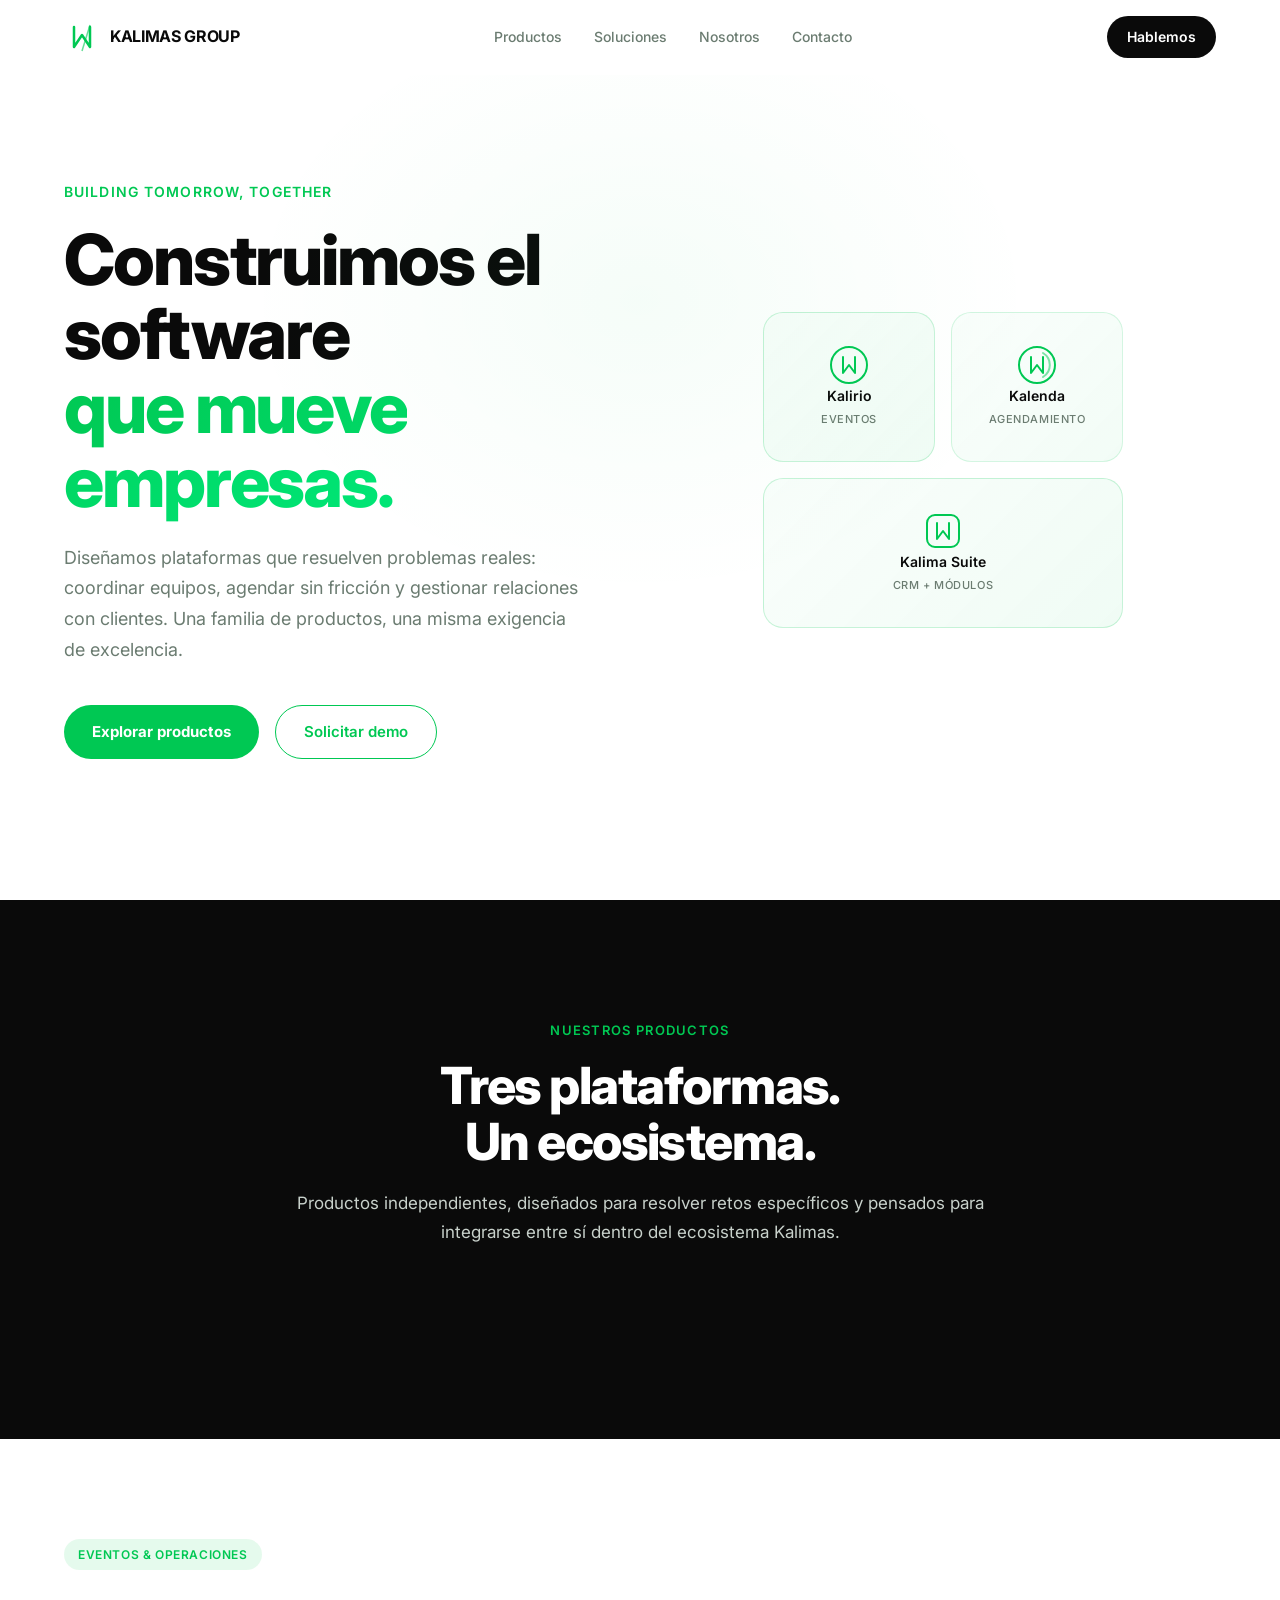
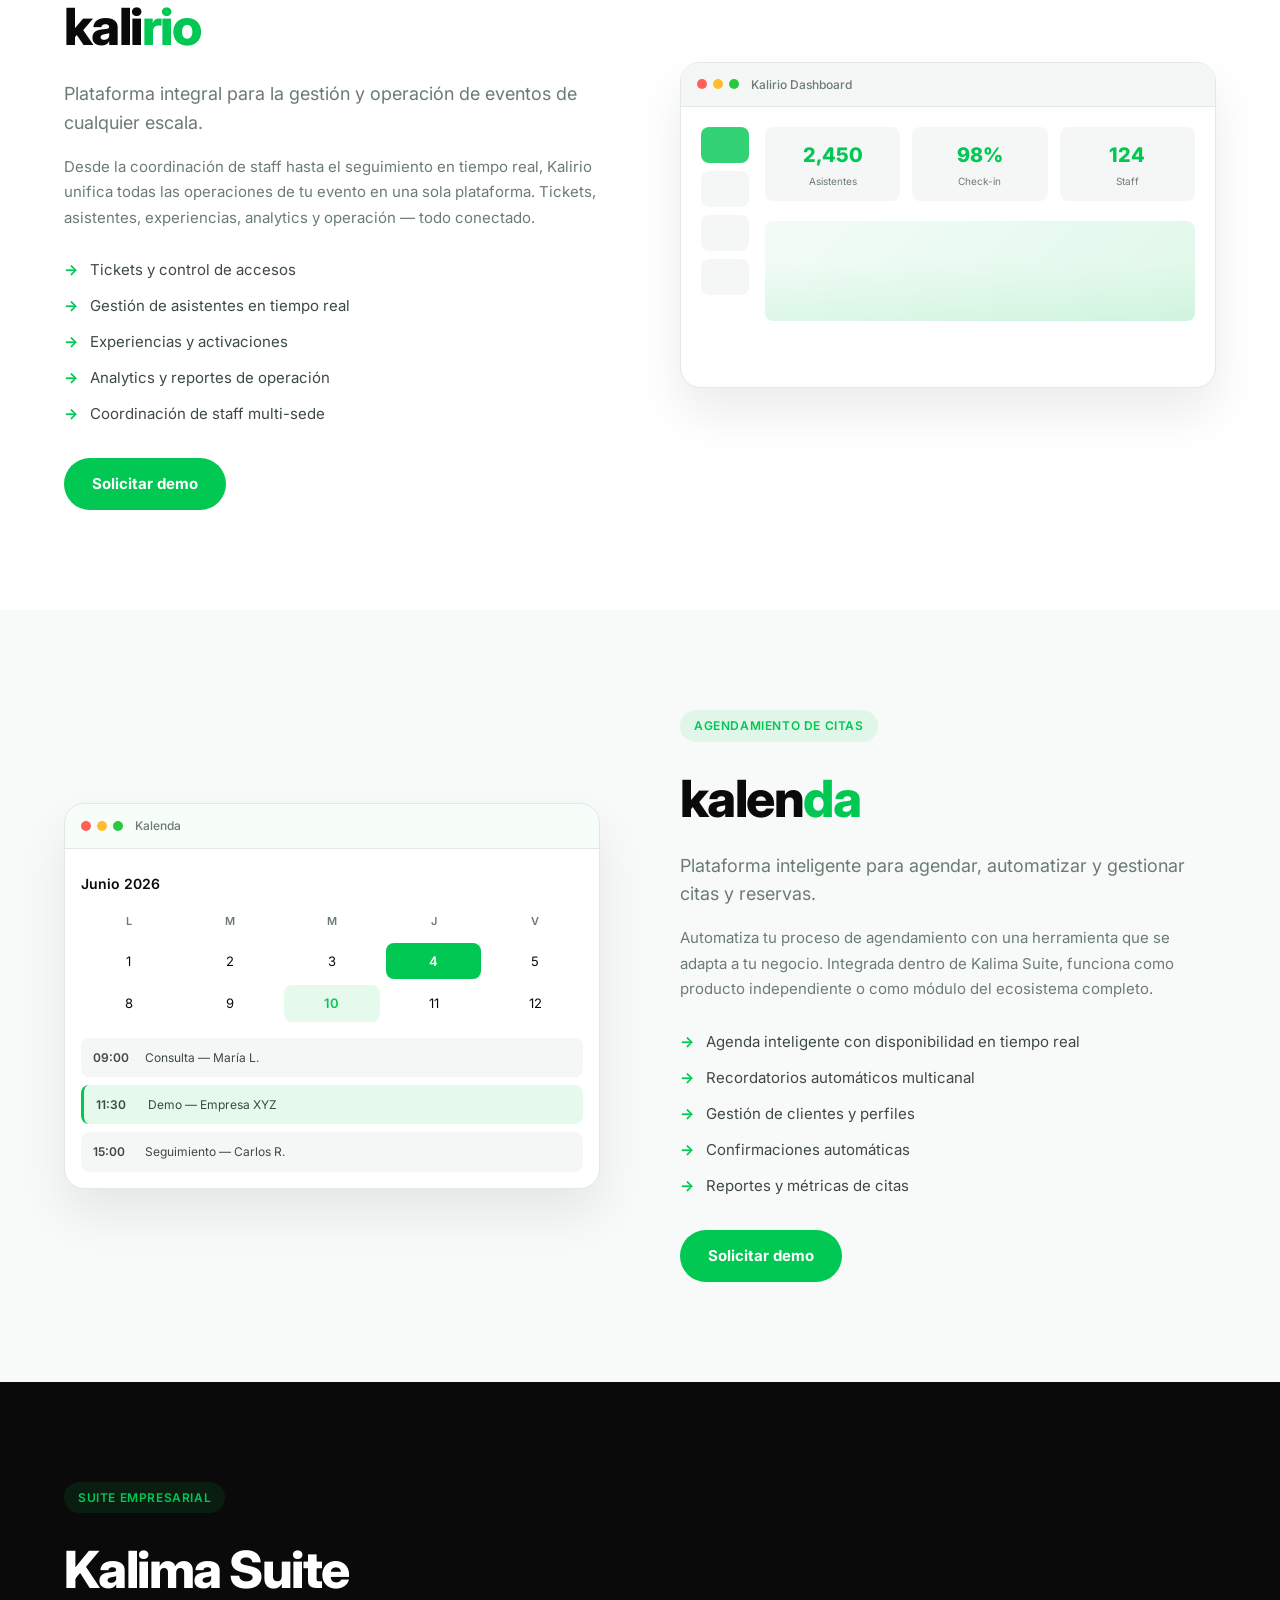
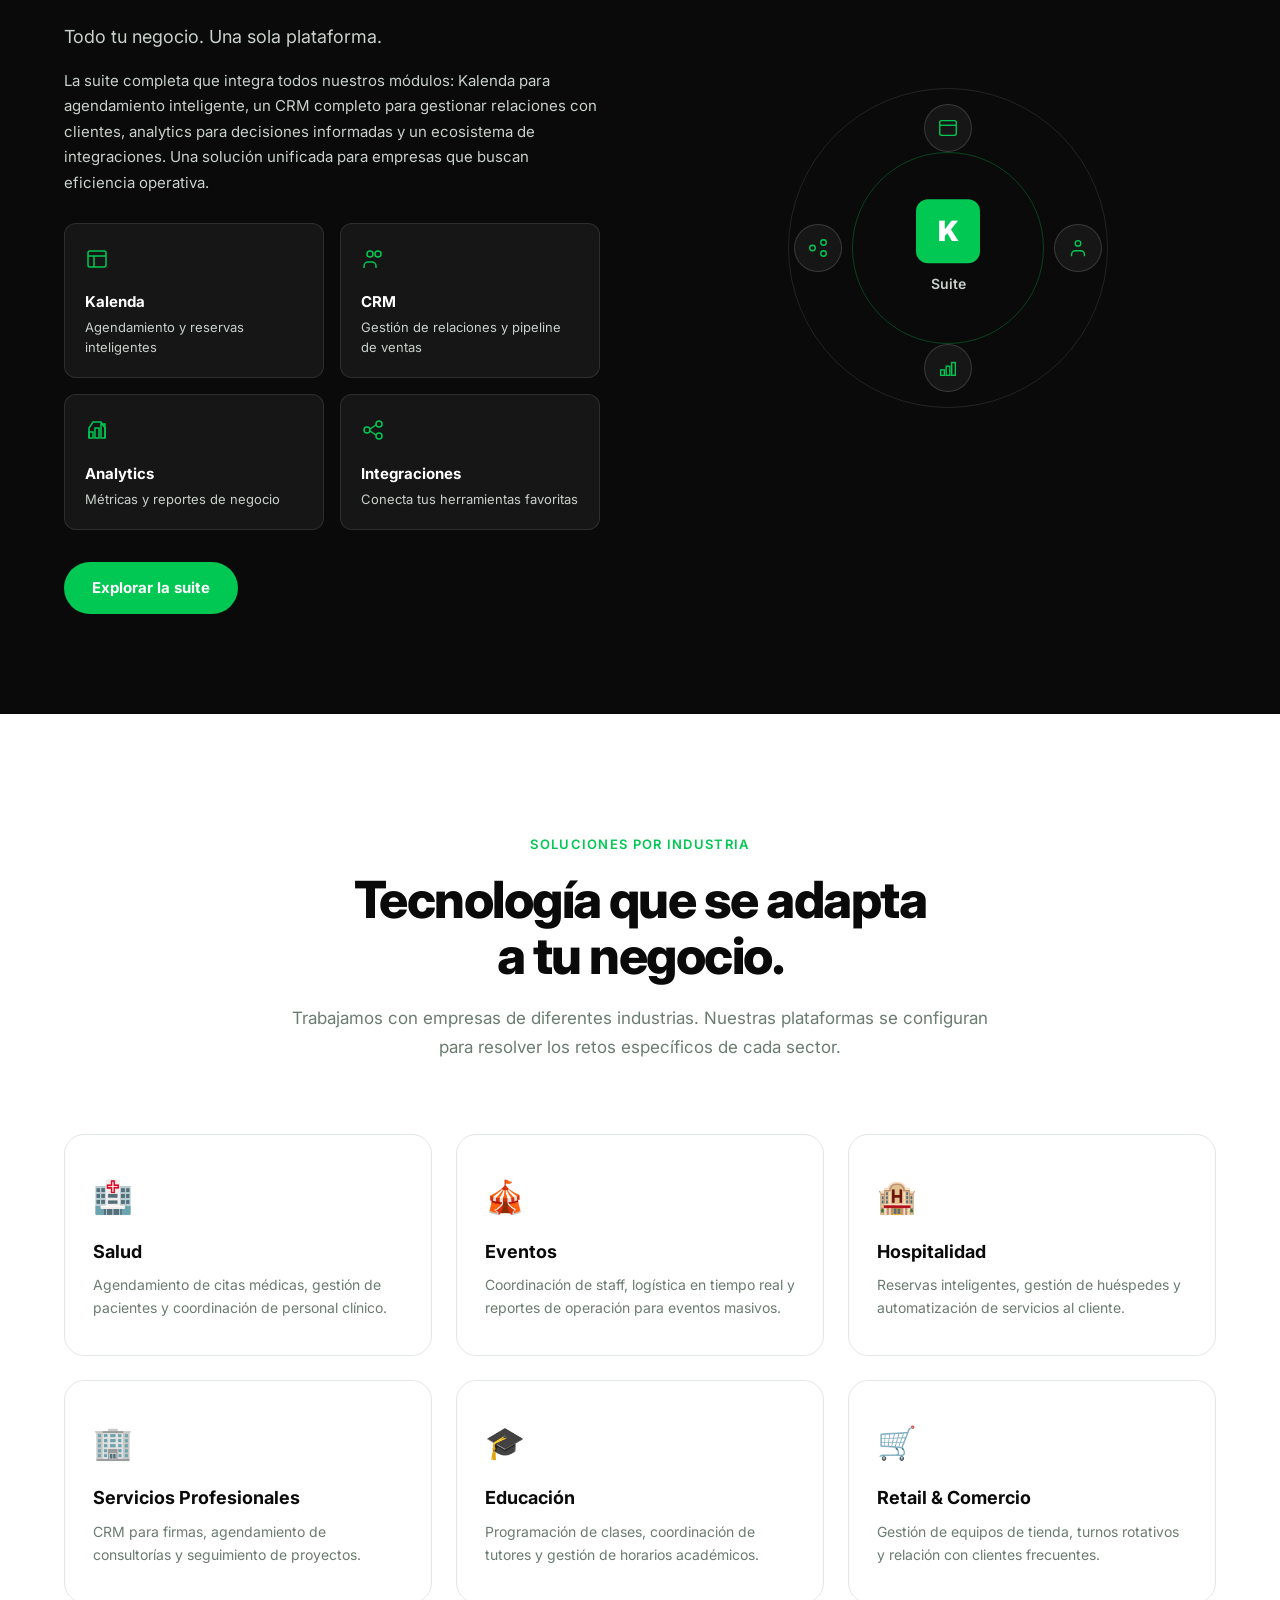
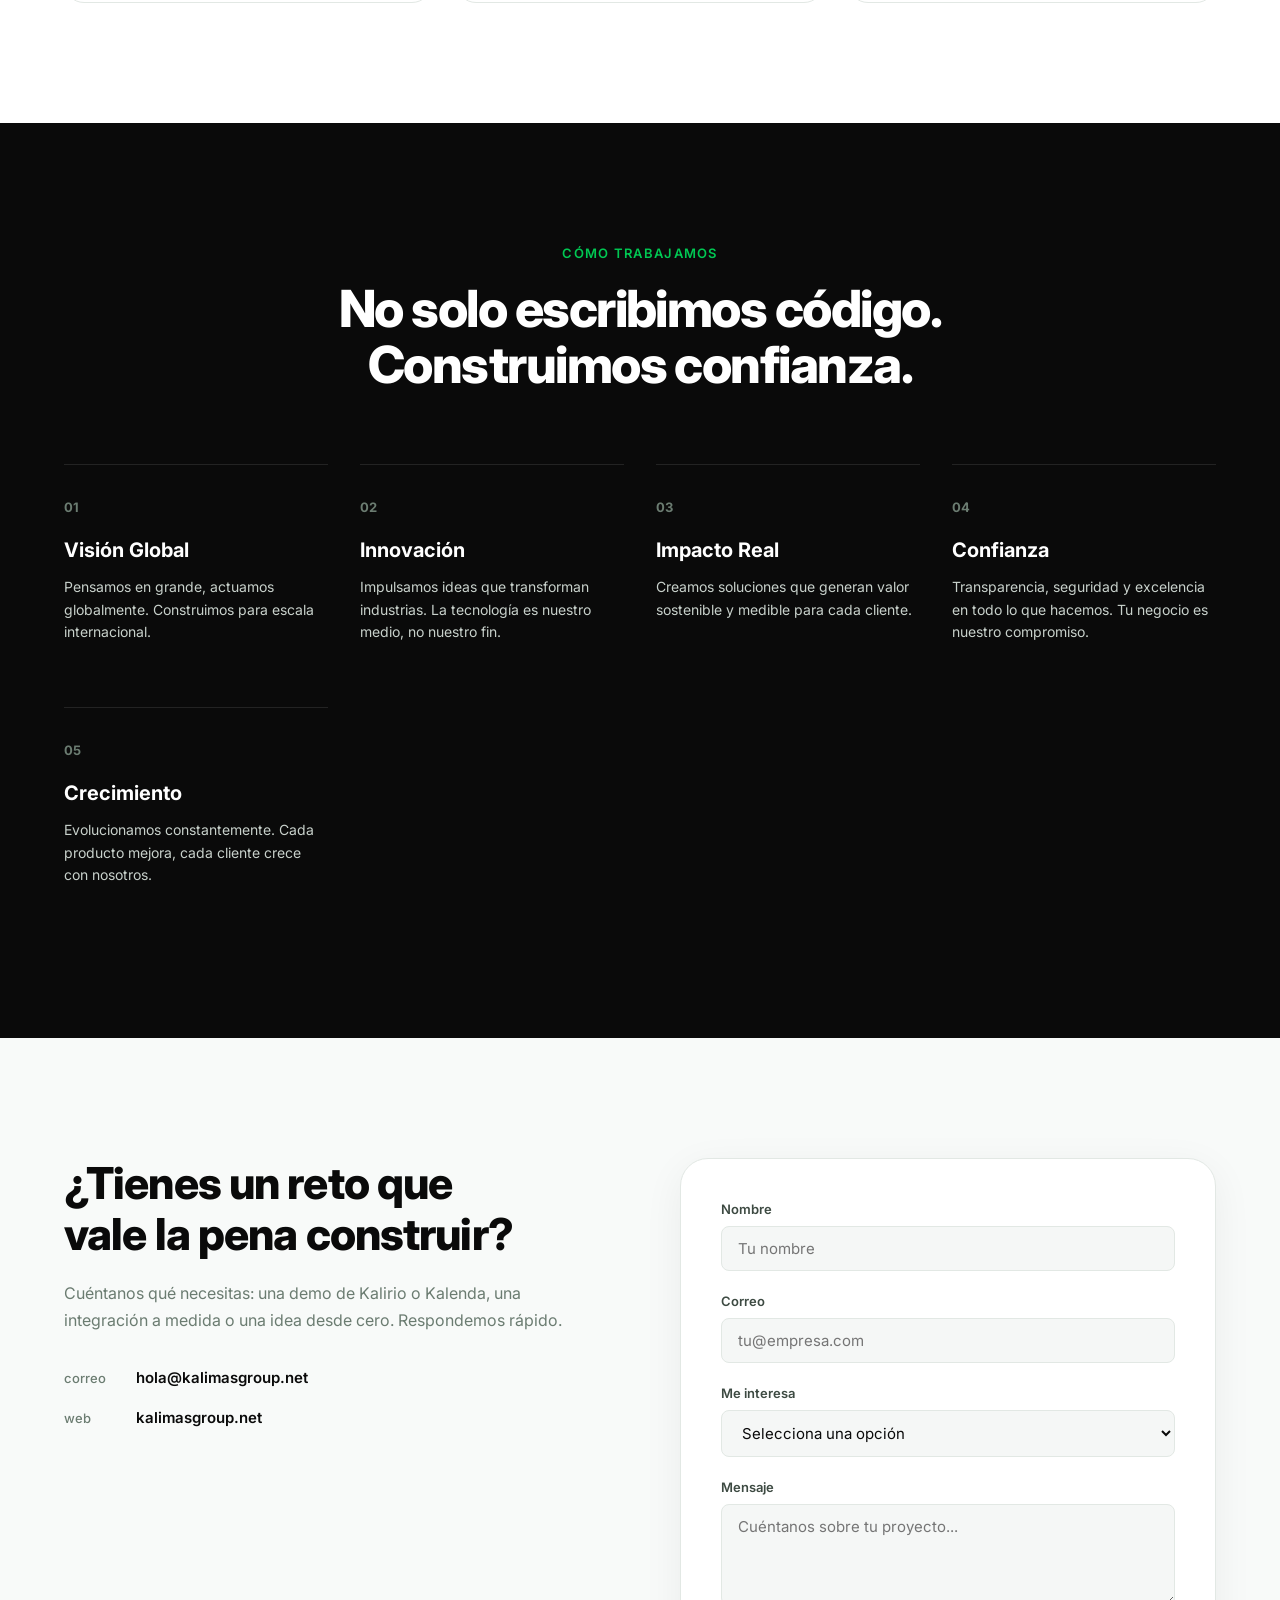
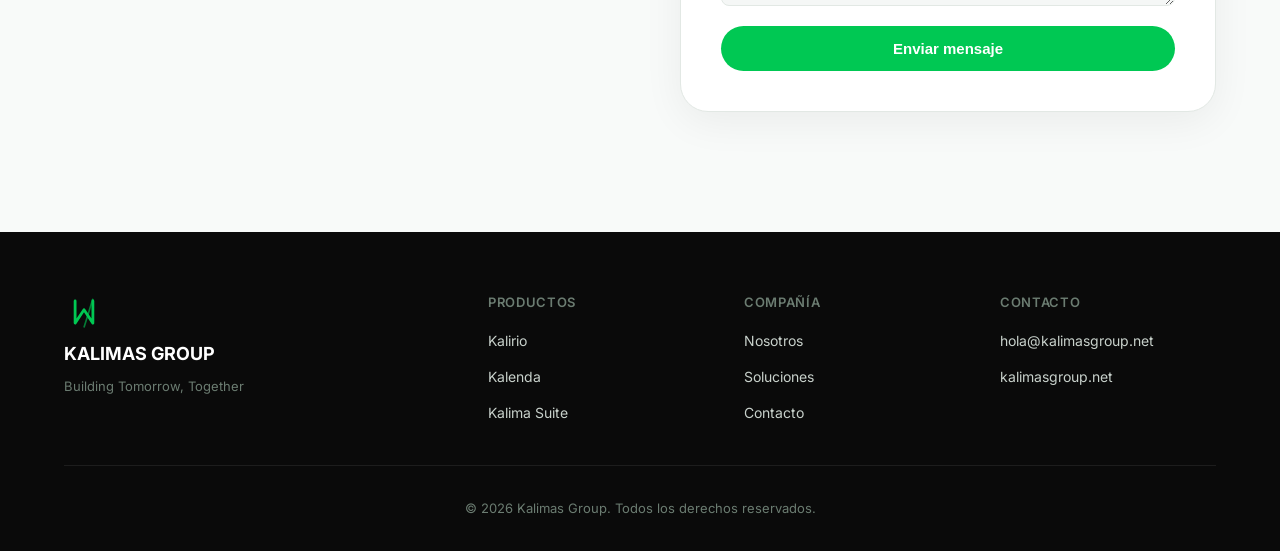
==== index.html @ 394af026 "Initial commit: Kalimas Group corporate website - Hero section with brand identity - Three product s" ====
<!DOCTYPE html>
<html lang="es">
<head>
    <meta charset="UTF-8">
    <meta name="viewport" content="width=device-width, initial-scale=1.0">
    <title>Kalimas Group — Grupo Tecnológico</title>
    <meta name="description" content="Construimos el software que mueve a las empresas del mañana. Plataformas tecnológicas para equipos, agendamiento y gestión empresarial.">
    <link rel="preconnect" href="https://fonts.googleapis.com">
    <link rel="preconnect" href="https://fonts.gstatic.com" crossorigin>
    <link href="https://fonts.googleapis.com/css2?family=Inter:wght@300;400;500;600;700;800;900&display=swap" rel="stylesheet">
    <link rel="stylesheet" href="styles.css">
</head>
<body>
    <!-- Navigation -->
    <nav class="nav" id="nav">
        <div class="nav-container">
            <a href="#" class="nav-logo">
                <svg class="nav-logo-svg" width="36" height="36" viewBox="0 0 36 36" fill="none">
                    <path d="M8 28V8h4l8 10 8-10h4v20h-4V14l-8 10-8-10v14H8z" fill="none"/>
                    <path d="M10 8v20l8-12 8 12V8" stroke="#00c853" stroke-width="2.5" stroke-linecap="round" stroke-linejoin="round" fill="none"/>
                    <line x1="26" y1="6" x2="18" y2="32" stroke="#00c853" stroke-width="1.5" opacity="0.6"/>
                </svg>
                <span class="logo-text">KALIMAS GROUP</span>
            </a>
            <ul class="nav-links">
                <li><a href="#productos">Productos</a></li>
                <li><a href="#soluciones">Soluciones</a></li>
                <li><a href="#nosotros">Nosotros</a></li>
                <li><a href="#contacto">Contacto</a></li>
            </ul>
            <a href="#contacto" class="nav-cta">Hablemos</a>
            <button class="nav-toggle" aria-label="Abrir menú">
                <span></span>
                <span></span>
            </button>
        </div>
    </nav>

    <!-- Mobile Menu -->
    <div class="mobile-menu" id="mobileMenu">
        <ul class="mobile-menu-links">
            <li><a href="#productos">Productos</a></li>
            <li><a href="#soluciones">Soluciones</a></li>
            <li><a href="#nosotros">Nosotros</a></li>
            <li><a href="#contacto">Contacto</a></li>
        </ul>
    </div>

    <!-- Hero Section -->
    <section class="hero">
        <div class="hero-content">
            <p class="hero-tag">Building Tomorrow, Together</p>
            <h1 class="hero-title">
                Construimos el software<br>
                <span class="hero-gradient">que mueve empresas.</span>
            </h1>
            <p class="hero-subtitle">
                Diseñamos plataformas que resuelven problemas reales: coordinar equipos, 
                agendar sin fricción y gestionar relaciones con clientes. Una familia de productos, 
                una misma exigencia de excelencia.
            </p>
            <div class="hero-actions">
                <a href="#productos" class="btn btn-primary">Explorar productos</a>
                <a href="#contacto" class="btn btn-secondary">Solicitar demo</a>
            </div>
        </div>
        <div class="hero-visual">
            <div class="hero-grid">
                <div class="hero-card card-kalirio">
                    <svg width="40" height="40" viewBox="0 0 40 40" fill="none">
                        <circle cx="20" cy="20" r="18" stroke="#00c853" stroke-width="2"/>
                        <path d="M14 12v16l6-8 6 8V12" stroke="#00c853" stroke-width="2" stroke-linecap="round" stroke-linejoin="round"/>
                    </svg>
                    <span class="card-label">Kalirio</span>
                    <span class="card-sublabel">Eventos</span>
                </div>
                <div class="hero-card card-kalenda">
                    <svg width="40" height="40" viewBox="0 0 40 40" fill="none">
                        <circle cx="20" cy="20" r="18" stroke="#00c853" stroke-width="2"/>
                        <path d="M14 12v16l6-8 6 8V12" stroke="#00c853" stroke-width="2" stroke-linecap="round" stroke-linejoin="round"/>
                        <path d="M26 8 a14 14 0 0 1 0 24" stroke="#00c853" stroke-width="2" stroke-linecap="round" fill="none" opacity="0.5"/>
                    </svg>
                    <span class="card-label">Kalenda</span>
                    <span class="card-sublabel">Agendamiento</span>
                </div>
                <div class="hero-card card-suite">
                    <svg width="40" height="40" viewBox="0 0 40 40" fill="none">
                        <rect x="4" y="4" width="32" height="32" rx="8" stroke="#00c853" stroke-width="2"/>
                        <path d="M14 12v16l6-8 6 8V12" stroke="#00c853" stroke-width="2" stroke-linecap="round" stroke-linejoin="round"/>
                    </svg>
                    <span class="card-label">Kalima Suite</span>
                    <span class="card-sublabel">CRM + Módulos</span>
                </div>
            </div>
        </div>
    </section>

    <!-- Products Section -->
    <section class="section section-dark" id="productos">
        <div class="container">
            <div class="section-header">
                <p class="section-tag">Nuestros Productos</p>
                <h2 class="section-title">Tres plataformas.<br>Un ecosistema.</h2>
                <p class="section-desc">
                    Productos independientes, diseñados para resolver retos específicos 
                    y pensados para integrarse entre sí dentro del ecosistema Kalimas.
                </p>
            </div>
        </div>
    </section>

    <!-- Kalirio Product -->
    <section class="product-section" id="kalirio">
        <div class="container">
            <div class="product-layout">
                <div class="product-info">
                    <div class="product-badge">Eventos & Operaciones</div>
                    <h3 class="product-name">
                        <span class="product-name-prefix">kali</span><span class="product-name-accent">rio</span>
                    </h3>
                    <p class="product-tagline">Plataforma integral para la gestión y operación de eventos de cualquier escala.</p>
                    <p class="product-description">
                        Desde la coordinación de staff hasta el seguimiento en tiempo real, 
                        Kalirio unifica todas las operaciones de tu evento en una sola plataforma. 
                        Tickets, asistentes, experiencias, analytics y operación — todo conectado.
                    </p>
                    <ul class="product-features">
                        <li>
                            <span class="feature-icon">→</span>
                            <span>Tickets y control de accesos</span>
                        </li>
                        <li>
                            <span class="feature-icon">→</span>
                            <span>Gestión de asistentes en tiempo real</span>
                        </li>
                        <li>
                            <span class="feature-icon">→</span>
                            <span>Experiencias y activaciones</span>
                        </li>
                        <li>
                            <span class="feature-icon">→</span>
                            <span>Analytics y reportes de operación</span>
                        </li>
                        <li>
                            <span class="feature-icon">→</span>
                            <span>Coordinación de staff multi-sede</span>
                        </li>
                    </ul>
                    <a href="#contacto" class="btn btn-primary">Solicitar demo</a>
                </div>
                <div class="product-visual">
                    <div class="product-mockup mockup-kalirio">
                        <div class="mockup-header">
                            <div class="mockup-dots">
                                <span></span><span></span><span></span>
                            </div>
                            <span class="mockup-title">Kalirio Dashboard</span>
                        </div>
                        <div class="mockup-body">
                            <div class="mockup-sidebar">
                                <div class="mockup-nav-item active"></div>
                                <div class="mockup-nav-item"></div>
                                <div class="mockup-nav-item"></div>
                                <div class="mockup-nav-item"></div>
                            </div>
                            <div class="mockup-content">
                                <div class="mockup-stat-row">
                                    <div class="mockup-stat">
                                        <span class="stat-number">2,450</span>
                                        <span class="stat-label">Asistentes</span>
                                    </div>
                                    <div class="mockup-stat">
                                        <span class="stat-number">98%</span>
                                        <span class="stat-label">Check-in</span>
                                    </div>
                                    <div class="mockup-stat">
                                        <span class="stat-number">124</span>
                                        <span class="stat-label">Staff</span>
                                    </div>
                                </div>
                                <div class="mockup-chart"></div>
                            </div>
                        </div>
                    </div>
                </div>
            </div>
        </div>
    </section>

    <!-- Kalenda Product -->
    <section class="product-section product-alt" id="kalenda">
        <div class="container">
            <div class="product-layout product-layout-reverse">
                <div class="product-info">
                    <div class="product-badge badge-kalenda">Agendamiento de Citas</div>
                    <h3 class="product-name">
                        <span class="product-name-prefix">kalen</span><span class="product-name-accent">da</span>
                    </h3>
                    <p class="product-tagline">Plataforma inteligente para agendar, automatizar y gestionar citas y reservas.</p>
                    <p class="product-description">
                        Automatiza tu proceso de agendamiento con una herramienta que se adapta 
                        a tu negocio. Integrada dentro de Kalima Suite, funciona como producto 
                        independiente o como módulo del ecosistema completo.
                    </p>
                    <ul class="product-features">
                        <li>
                            <span class="feature-icon">→</span>
                            <span>Agenda inteligente con disponibilidad en tiempo real</span>
                        </li>
                        <li>
                            <span class="feature-icon">→</span>
                            <span>Recordatorios automáticos multicanal</span>
                        </li>
                        <li>
                            <span class="feature-icon">→</span>
                            <span>Gestión de clientes y perfiles</span>
                        </li>
                        <li>
                            <span class="feature-icon">→</span>
                            <span>Confirmaciones automáticas</span>
                        </li>
                        <li>
                            <span class="feature-icon">→</span>
                            <span>Reportes y métricas de citas</span>
                        </li>
                    </ul>
                    <a href="#contacto" class="btn btn-primary">Solicitar demo</a>
                </div>
                <div class="product-visual">
                    <div class="product-mockup mockup-kalenda">
                        <div class="mockup-header header-kalenda">
                            <div class="mockup-dots">
                                <span></span><span></span><span></span>
                            </div>
                            <span class="mockup-title">Kalenda</span>
                        </div>
                        <div class="mockup-body">
                            <div class="mockup-calendar">
                                <div class="cal-header">
                                    <span>Junio 2026</span>
                                </div>
                                <div class="cal-grid">
                                    <div class="cal-day">L</div>
                                    <div class="cal-day">M</div>
                                    <div class="cal-day">M</div>
                                    <div class="cal-day">J</div>
                                    <div class="cal-day">V</div>
                                    <div class="cal-num">1</div>
                                    <div class="cal-num">2</div>
                                    <div class="cal-num">3</div>
                                    <div class="cal-num active">4</div>
                                    <div class="cal-num">5</div>
                                    <div class="cal-num">8</div>
                                    <div class="cal-num">9</div>
                                    <div class="cal-num highlight">10</div>
                                    <div class="cal-num">11</div>
                                    <div class="cal-num">12</div>
                                </div>
                                <div class="cal-events">
                                    <div class="cal-event">
                                        <span class="event-time">09:00</span>
                                        <span class="event-name">Consulta — María L.</span>
                                    </div>
                                    <div class="cal-event event-confirmed">
                                        <span class="event-time">11:30</span>
                                        <span class="event-name">Demo — Empresa XYZ</span>
                                    </div>
                                    <div class="cal-event">
                                        <span class="event-time">15:00</span>
                                        <span class="event-name">Seguimiento — Carlos R.</span>
                                    </div>
                                </div>
                            </div>
                        </div>
                    </div>
                </div>
            </div>
        </div>
    </section>

    <!-- Kalima Suite Product -->
    <section class="product-section section-dark" id="kalima-suite">
        <div class="container">
            <div class="product-layout">
                <div class="product-info">
                    <div class="product-badge badge-suite">Suite Empresarial</div>
                    <h3 class="product-name">Kalima Suite</h3>
                    <p class="product-tagline">Todo tu negocio. Una sola plataforma.</p>
                    <p class="product-description">
                        La suite completa que integra todos nuestros módulos: Kalenda para 
                        agendamiento inteligente, un CRM completo para gestionar relaciones 
                        con clientes, analytics para decisiones informadas y un ecosistema 
                        de integraciones. Una solución unificada para empresas que buscan 
                        eficiencia operativa.
                    </p>
                    <div class="suite-modules">
                        <div class="module-card">
                            <div class="module-icon">
                                <svg width="24" height="24" viewBox="0 0 24 24" fill="none"><rect x="3" y="4" width="18" height="16" rx="2" stroke="#00c853" stroke-width="1.5"/><line x1="3" y1="9" x2="21" y2="9" stroke="#00c853" stroke-width="1.5"/><line x1="9" y1="9" x2="9" y2="20" stroke="#00c853" stroke-width="1.5"/></svg>
                            </div>
                            <h4>Kalenda</h4>
                            <p>Agendamiento y reservas inteligentes</p>
                        </div>
                        <div class="module-card">
                            <div class="module-icon">
                                <svg width="24" height="24" viewBox="0 0 24 24" fill="none"><circle cx="9" cy="7" r="3" stroke="#00c853" stroke-width="1.5"/><circle cx="17" cy="7" r="3" stroke="#00c853" stroke-width="1.5"/><path d="M3 21v-2a4 4 0 014-4h4a4 4 0 014 4v2" stroke="#00c853" stroke-width="1.5"/></svg>
                            </div>
                            <h4>CRM</h4>
                            <p>Gestión de relaciones y pipeline de ventas</p>
                        </div>
                        <div class="module-card">
                            <div class="module-icon">
                                <svg width="24" height="24" viewBox="0 0 24 24" fill="none"><path d="M4 20V10l4-6h8l4 6v10" stroke="#00c853" stroke-width="1.5"/><rect x="4" y="14" width="4" height="6" stroke="#00c853" stroke-width="1.5"/><rect x="10" y="10" width="4" height="10" stroke="#00c853" stroke-width="1.5"/><rect x="16" y="6" width="4" height="14" stroke="#00c853" stroke-width="1.5"/></svg>
                            </div>
                            <h4>Analytics</h4>
                            <p>Métricas y reportes de negocio</p>
                        </div>
                        <div class="module-card">
                            <div class="module-icon">
                                <svg width="24" height="24" viewBox="0 0 24 24" fill="none"><circle cx="6" cy="12" r="3" stroke="#00c853" stroke-width="1.5"/><circle cx="18" cy="6" r="3" stroke="#00c853" stroke-width="1.5"/><circle cx="18" cy="18" r="3" stroke="#00c853" stroke-width="1.5"/><line x1="9" y1="11" x2="15" y2="7" stroke="#00c853" stroke-width="1.5"/><line x1="9" y1="13" x2="15" y2="17" stroke="#00c853" stroke-width="1.5"/></svg>
                            </div>
                            <h4>Integraciones</h4>
                            <p>Conecta tus herramientas favoritas</p>
                        </div>
                    </div>
                    <a href="#contacto" class="btn btn-primary">Explorar la suite</a>
                </div>
                <div class="product-visual">
                    <div class="suite-visual">
                        <div class="suite-ring ring-outer"></div>
                        <div class="suite-ring ring-inner"></div>
                        <div class="suite-center">
                            <span class="suite-logo">K</span>
                            <span class="suite-label">Suite</span>
                        </div>
                        <div class="suite-node node-1">
                            <svg width="22" height="22" viewBox="0 0 24 24" fill="none"><rect x="3" y="4" width="18" height="16" rx="2" stroke="#00c853" stroke-width="1.5"/><line x1="3" y1="9" x2="21" y2="9" stroke="#00c853" stroke-width="1.5"/></svg>
                        </div>
                        <div class="suite-node node-2">
                            <svg width="22" height="22" viewBox="0 0 24 24" fill="none"><circle cx="12" cy="7" r="3" stroke="#00c853" stroke-width="1.5"/><path d="M5 21v-2a4 4 0 014-4h6a4 4 0 014 4v2" stroke="#00c853" stroke-width="1.5"/></svg>
                        </div>
                        <div class="suite-node node-3">
                            <svg width="22" height="22" viewBox="0 0 24 24" fill="none"><rect x="4" y="14" width="4" height="6" stroke="#00c853" stroke-width="1.5"/><rect x="10" y="10" width="4" height="10" stroke="#00c853" stroke-width="1.5"/><rect x="16" y="6" width="4" height="14" stroke="#00c853" stroke-width="1.5"/></svg>
                        </div>
                        <div class="suite-node node-4">
                            <svg width="22" height="22" viewBox="0 0 24 24" fill="none"><circle cx="6" cy="12" r="3" stroke="#00c853" stroke-width="1.5"/><circle cx="18" cy="6" r="3" stroke="#00c853" stroke-width="1.5"/><circle cx="18" cy="18" r="3" stroke="#00c853" stroke-width="1.5"/></svg>
                        </div>
                    </div>
                </div>
            </div>
        </div>
    </section>

    <!-- Solutions Section -->
    <section class="section" id="soluciones">
        <div class="container">
            <div class="section-header">
                <p class="section-tag">Soluciones por industria</p>
                <h2 class="section-title">Tecnología que se adapta<br>a tu negocio.</h2>
                <p class="section-desc">
                    Trabajamos con empresas de diferentes industrias. Nuestras plataformas 
                    se configuran para resolver los retos específicos de cada sector.
                </p>
            </div>
            <div class="solutions-grid">
                <div class="solution-card">
                    <div class="solution-icon">🏥</div>
                    <h4>Salud</h4>
                    <p>Agendamiento de citas médicas, gestión de pacientes y coordinación de personal clínico.</p>
                </div>
                <div class="solution-card">
                    <div class="solution-icon">🎪</div>
                    <h4>Eventos</h4>
                    <p>Coordinación de staff, logística en tiempo real y reportes de operación para eventos masivos.</p>
                </div>
                <div class="solution-card">
                    <div class="solution-icon">🏨</div>
                    <h4>Hospitalidad</h4>
                    <p>Reservas inteligentes, gestión de huéspedes y automatización de servicios al cliente.</p>
                </div>
                <div class="solution-card">
                    <div class="solution-icon">🏢</div>
                    <h4>Servicios Profesionales</h4>
                    <p>CRM para firmas, agendamiento de consultorías y seguimiento de proyectos.</p>
                </div>
                <div class="solution-card">
                    <div class="solution-icon">🎓</div>
                    <h4>Educación</h4>
                    <p>Programación de clases, coordinación de tutores y gestión de horarios académicos.</p>
                </div>
                <div class="solution-card">
                    <div class="solution-icon">🛒</div>
                    <h4>Retail & Comercio</h4>
                    <p>Gestión de equipos de tienda, turnos rotativos y relación con clientes frecuentes.</p>
                </div>
            </div>
        </div>
    </section>

    <!-- About Section -->
    <section class="section section-dark" id="nosotros">
        <div class="container">
            <div class="section-header">
                <p class="section-tag">Cómo trabajamos</p>
                <h2 class="section-title">No solo escribimos código.<br>Construimos confianza.</h2>
            </div>
            <div class="values-grid">
                <div class="value-card">
                    <div class="value-number">01</div>
                    <h4>Visión Global</h4>
                    <p>Pensamos en grande, actuamos globalmente. Construimos para escala internacional.</p>
                </div>
                <div class="value-card">
                    <div class="value-number">02</div>
                    <h4>Innovación</h4>
                    <p>Impulsamos ideas que transforman industrias. La tecnología es nuestro medio, no nuestro fin.</p>
                </div>
                <div class="value-card">
                    <div class="value-number">03</div>
                    <h4>Impacto Real</h4>
                    <p>Creamos soluciones que generan valor sostenible y medible para cada cliente.</p>
                </div>
                <div class="value-card">
                    <div class="value-number">04</div>
                    <h4>Confianza</h4>
                    <p>Transparencia, seguridad y excelencia en todo lo que hacemos. Tu negocio es nuestro compromiso.</p>
                </div>
                <div class="value-card">
                    <div class="value-number">05</div>
                    <h4>Crecimiento</h4>
                    <p>Evolucionamos constantemente. Cada producto mejora, cada cliente crece con nosotros.</p>
                </div>
            </div>
        </div>
    </section>

    <!-- CTA Section -->
    <section class="section cta-section" id="contacto">
        <div class="container">
            <div class="cta-layout">
                <div class="cta-content">
                    <h2 class="cta-title">¿Tienes un reto que<br>vale la pena construir?</h2>
                    <p class="cta-desc">
                        Cuéntanos qué necesitas: una demo de Kalirio o Kalenda, 
                        una integración a medida o una idea desde cero. Respondemos rápido.
                    </p>
                    <div class="cta-info">
                        <div class="cta-info-item">
                            <span class="cta-info-label">correo</span>
                            <a href="mailto:hola@kalimasgroup.net" class="cta-info-value">hola@kalimasgroup.net</a>
                        </div>
                        <div class="cta-info-item">
                            <span class="cta-info-label">web</span>
                            <a href="https://kalimasgroup.net" class="cta-info-value">kalimasgroup.net</a>
                        </div>
                    </div>
                </div>
                <div class="cta-form-wrapper">
                    <form class="cta-form" id="contactForm">
                        <div class="form-group">
                            <label for="nombre">Nombre</label>
                            <input type="text" id="nombre" name="nombre" required placeholder="Tu nombre">
                        </div>
                        <div class="form-group">
                            <label for="correo">Correo</label>
                            <input type="email" id="correo" name="correo" required placeholder="tu@empresa.com">
                        </div>
                        <div class="form-group">
                            <label for="interes">Me interesa</label>
                            <select id="interes" name="interes" required>
                                <option value="" disabled selected>Selecciona una opción</option>
                                <option value="kalirio">Kalirio — Staff Platform</option>
                                <option value="kalenda">Kalenda — Agendamiento</option>
                                <option value="kalima-suite">Kalima Suite — CRM + Módulos</option>
                                <option value="custom">Desarrollo a medida</option>
                                <option value="otro">Otro</option>
                            </select>
                        </div>
                        <div class="form-group">
                            <label for="mensaje">Mensaje</label>
                            <textarea id="mensaje" name="mensaje" rows="4" placeholder="Cuéntanos sobre tu proyecto..."></textarea>
                        </div>
                        <button type="submit" class="btn btn-primary btn-full">Enviar mensaje</button>
                    </form>
                </div>
            </div>
        </div>
    </section>

    <!-- Footer -->
    <footer class="footer">
        <div class="container">
            <div class="footer-top">
                <div class="footer-brand">
                    <svg class="footer-logo-svg" width="40" height="40" viewBox="0 0 36 36" fill="none">
                        <path d="M10 8v20l8-12 8 12V8" stroke="#00c853" stroke-width="2.5" stroke-linecap="round" stroke-linejoin="round" fill="none"/>
                        <line x1="26" y1="6" x2="18" y2="32" stroke="#00c853" stroke-width="1.5" opacity="0.6"/>
                    </svg>
                    <span class="footer-brand-name">KALIMAS GROUP</span>
                    <p class="footer-tagline">Building Tomorrow, Together</p>
                </div>
                <div class="footer-links-grid">
                    <div class="footer-col">
                        <h5>Productos</h5>
                        <ul>
                            <li><a href="#kalirio">Kalirio</a></li>
                            <li><a href="#kalenda">Kalenda</a></li>
                            <li><a href="#kalima-suite">Kalima Suite</a></li>
                        </ul>
                    </div>
                    <div class="footer-col">
                        <h5>Compañía</h5>
                        <ul>
                            <li><a href="#nosotros">Nosotros</a></li>
                            <li><a href="#soluciones">Soluciones</a></li>
                            <li><a href="#contacto">Contacto</a></li>
                        </ul>
                    </div>
                    <div class="footer-col">
                        <h5>Contacto</h5>
                        <ul>
                            <li><a href="mailto:hola@kalimasgroup.net">hola@kalimasgroup.net</a></li>
                            <li><a href="https://kalimasgroup.net">kalimasgroup.net</a></li>
                        </ul>
                    </div>
                </div>
            </div>
            <div class="footer-bottom">
                <p>&copy; 2026 Kalimas Group. Todos los derechos reservados.</p>
            </div>
        </div>
    </footer>

    <script src="main.js"></script>
</body>
</html>
---- styles.css ----
/* ============================================
   KALIMAS GROUP — Corporate Website
   Design: Minimal, Apple-inspired
   ============================================ */

/* Reset & Base */
*, *::before, *::after {
    margin: 0;
    padding: 0;
    box-sizing: border-box;
}

:root {
    --color-bg: #ffffff;
    --color-dark: #0a0a0a;
    --color-dark-surface: #111111;
    --color-surface: #f8faf9;
    --color-surface-alt: #f0f5f2;
    --color-gray-100: #f5f7f6;
    --color-gray-200: #e2e8e4;
    --color-gray-300: #c8d1cb;
    --color-gray-500: #6b7c71;
    --color-gray-700: #3d4a42;
    --color-white: #ffffff;
    --color-primary: #00c853;
    --color-primary-dark: #00a844;
    --color-primary-glow: rgba(0, 200, 83, 0.1);
    --color-kalenda: #00c853;
    --color-suite: #00c853;
    --gradient-hero: linear-gradient(135deg, #00c853, #00e676);
    --gradient-glow: radial-gradient(ellipse at 50% 0%, rgba(0, 200, 83, 0.06) 0%, transparent 60%);
    --font-main: 'Inter', -apple-system, BlinkMacSystemFont, sans-serif;
    --radius-sm: 8px;
    --radius-md: 12px;
    --radius-lg: 20px;
    --radius-xl: 28px;
    --transition: 0.3s cubic-bezier(0.4, 0, 0.2, 1);
}

html {
    scroll-behavior: smooth;
    font-size: 16px;
}

body {
    font-family: var(--font-main);
    background: var(--color-bg);
    color: var(--color-dark);
    line-height: 1.6;
    -webkit-font-smoothing: antialiased;
    -moz-osx-font-smoothing: grayscale;
    overflow-x: hidden;
}

/* Container */
.container {
    max-width: 1200px;
    margin: 0 auto;
    padding: 0 24px;
}

/* ============================================
   NAVIGATION
   ============================================ */
.nav {
    position: fixed;
    top: 0;
    left: 0;
    right: 0;
    z-index: 1000;
    padding: 16px 0;
    transition: var(--transition);
    background: rgba(255, 255, 255, 0.85);
    backdrop-filter: blur(20px);
    -webkit-backdrop-filter: blur(20px);
    border-bottom: 1px solid transparent;
}

.nav.scrolled {
    border-bottom: 1px solid var(--color-gray-200);
}

.nav-container {
    max-width: 1200px;
    margin: 0 auto;
    padding: 0 24px;
    display: flex;
    align-items: center;
    justify-content: space-between;
}

.nav-logo {
    display: flex;
    align-items: center;
    gap: 10px;
    text-decoration: none;
    color: var(--color-dark);
}

.logo-k {
    display: flex;
    align-items: center;
    justify-content: center;
    width: 36px;
    height: 36px;
    background: transparent;
    color: var(--color-primary);
    border-radius: var(--radius-sm);
    font-weight: 800;
    font-size: 24px;
    position: relative;
}

.logo-k::after {
    content: '';
    position: absolute;
    width: 2px;
    height: 28px;
    background: var(--color-primary);
    transform: rotate(-30deg);
    top: 4px;
    right: 8px;
}

.logo-text {
    font-weight: 700;
    font-size: 16px;
    letter-spacing: -0.02em;
    color: var(--color-dark);
}

.nav-links {
    display: flex;
    list-style: none;
    gap: 32px;
}

.nav-links a {
    text-decoration: none;
    color: var(--color-gray-500);
    font-size: 14px;
    font-weight: 500;
    transition: var(--transition);
}

.nav-links a:hover {
    color: var(--color-dark);
}

.nav-cta {
    display: inline-flex;
    align-items: center;
    padding: 10px 20px;
    background: var(--color-dark);
    color: var(--color-white);
    text-decoration: none;
    border-radius: 100px;
    font-size: 14px;
    font-weight: 600;
    transition: var(--transition);
}

.nav-cta:hover {
    background: var(--color-gray-700);
}

.nav-toggle {
    display: none;
    flex-direction: column;
    gap: 5px;
    background: none;
    border: none;
    cursor: pointer;
    padding: 8px;
}

.nav-toggle span {
    display: block;
    width: 20px;
    height: 2px;
    background: var(--color-dark);
    transition: var(--transition);
}

/* Mobile Menu */
.mobile-menu {
    display: none;
    position: fixed;
    top: 68px;
    left: 0;
    right: 0;
    background: var(--color-white);
    padding: 24px;
    z-index: 999;
    border-bottom: 1px solid var(--color-gray-200);
}

.mobile-menu.active {
    display: block;
}

.mobile-menu-links {
    list-style: none;
    display: flex;
    flex-direction: column;
    gap: 16px;
}

.mobile-menu-links a {
    text-decoration: none;
    color: var(--color-dark);
    font-size: 18px;
    font-weight: 500;
}

/* ============================================
   BUTTONS
   ============================================ */
.btn {
    display: inline-flex;
    align-items: center;
    justify-content: center;
    padding: 14px 28px;
    border-radius: 100px;
    font-size: 15px;
    font-weight: 600;
    text-decoration: none;
    transition: var(--transition);
    cursor: pointer;
    border: none;
}

.btn-primary {
    background: var(--color-primary);
    color: var(--color-white);
    font-weight: 700;
}

.btn-primary:hover {
    background: var(--color-primary-dark);
    transform: translateY(-1px);
    box-shadow: 0 8px 30px var(--color-primary-glow);
}

.btn-kalenda {
    background: var(--color-primary);
    color: var(--color-white);
}

.btn-kalenda:hover {
    background: var(--color-primary-dark);
    transform: translateY(-1px);
    box-shadow: 0 8px 30px var(--color-primary-glow);
}

.btn-suite {
    background: var(--color-primary);
    color: var(--color-white);
}

.btn-suite:hover {
    background: var(--color-primary-dark);
    transform: translateY(-1px);
    box-shadow: 0 8px 30px var(--color-primary-glow);
}

.btn-secondary {
    background: transparent;
    color: var(--color-primary);
    border: 1.5px solid var(--color-primary);
}

.btn-secondary:hover {
    background: var(--color-primary);
    color: var(--color-white);
    transform: translateY(-1px);
    box-shadow: 0 8px 30px var(--color-primary-glow);
}

.btn-full {
    width: 100%;
}

/* ============================================
   HERO SECTION
   ============================================ */
.hero {
    min-height: 100vh;
    display: flex;
    align-items: center;
    padding: 120px 24px 80px;
    max-width: 1200px;
    margin: 0 auto;
    gap: 60px;
    position: relative;
}

.hero::before {
    content: '';
    position: absolute;
    top: 0;
    left: 50%;
    transform: translateX(-50%);
    width: 800px;
    height: 600px;
    background: radial-gradient(ellipse, rgba(0, 200, 83, 0.04) 0%, transparent 70%);
    pointer-events: none;
}

.hero-content {
    flex: 1;
    max-width: 640px;
}

.hero-tag {
    font-size: 14px;
    font-weight: 600;
    color: var(--color-primary);
    text-transform: uppercase;
    letter-spacing: 0.08em;
    margin-bottom: 20px;
}

.hero-title {
    font-size: clamp(40px, 5.5vw, 72px);
    font-weight: 800;
    line-height: 1.05;
    letter-spacing: -0.03em;
    margin-bottom: 24px;
    color: var(--color-dark);
}

.hero-gradient {
    background: var(--gradient-hero);
    -webkit-background-clip: text;
    -webkit-text-fill-color: transparent;
    background-clip: text;
}

.hero-subtitle {
    font-size: 18px;
    line-height: 1.7;
    color: var(--color-gray-500);
    margin-bottom: 40px;
    max-width: 520px;
}

.hero-actions {
    display: flex;
    gap: 16px;
    flex-wrap: wrap;
}

.hero-visual {
    flex: 1;
    display: flex;
    justify-content: center;
    align-items: center;
}

.hero-grid {
    display: grid;
    grid-template-columns: 1fr 1fr;
    gap: 16px;
    width: 100%;
    max-width: 360px;
}

.hero-card {
    display: flex;
    flex-direction: column;
    align-items: center;
    justify-content: center;
    padding: 32px 20px;
    border-radius: var(--radius-lg);
    background: var(--color-white);
    border: 1px solid var(--color-gray-200);
    transition: var(--transition);
    text-align: center;
}

.hero-card:hover {
    transform: translateY(-4px);
    box-shadow: 0 20px 40px rgba(0, 0, 0, 0.06);
    border-color: var(--color-primary);
}

.hero-card:last-child {
    grid-column: span 2;
}

.card-icon {
    font-size: 32px;
    margin-bottom: 12px;
}

.card-label {
    font-size: 14px;
    font-weight: 600;
    color: var(--color-dark);
}

.card-kalirio {
    border-color: rgba(0, 200, 83, 0.2);
    background: linear-gradient(135deg, rgba(0, 200, 83, 0.02), rgba(0, 200, 83, 0.06));
}

.card-kalenda {
    border-color: rgba(0, 200, 83, 0.15);
    background: linear-gradient(135deg, rgba(0, 200, 83, 0.02), rgba(0, 200, 83, 0.05));
}

.card-suite {
    border-color: rgba(0, 200, 83, 0.2);
    background: linear-gradient(135deg, rgba(0, 200, 83, 0.02), rgba(0, 200, 83, 0.06));
}

/* ============================================
   SECTIONS GENERAL
   ============================================ */
.section {
    padding: 120px 0;
}

.section-dark {
    background: var(--color-dark);
    color: var(--color-white);
}

.section-header {
    text-align: center;
    max-width: 700px;
    margin: 0 auto 72px;
}

.section-tag {
    font-size: 13px;
    font-weight: 600;
    text-transform: uppercase;
    letter-spacing: 0.1em;
    color: var(--color-primary);
    margin-bottom: 16px;
}

.section-dark .section-tag {
    color: var(--color-primary);
}

.section-title {
    font-size: clamp(32px, 4vw, 52px);
    font-weight: 800;
    line-height: 1.1;
    letter-spacing: -0.03em;
    margin-bottom: 20px;
}

.section-desc {
    font-size: 17px;
    line-height: 1.7;
    color: var(--color-gray-500);
}

.section-dark .section-desc {
    color: var(--color-gray-300);
}

/* ============================================
   PRODUCT SECTIONS
   ============================================ */
.product-section {
    padding: 100px 0;
    overflow: hidden;
}

.product-alt {
    background: var(--color-surface);
}

.product-layout {
    display: grid;
    grid-template-columns: 1fr 1fr;
    gap: 80px;
    align-items: center;
}

.product-layout-reverse {
    direction: rtl;
}

.product-layout-reverse > * {
    direction: ltr;
}

.product-badge {
    display: inline-block;
    padding: 6px 14px;
    border-radius: 100px;
    font-size: 12px;
    font-weight: 600;
    text-transform: uppercase;
    letter-spacing: 0.05em;
    background: var(--color-primary-glow);
    color: var(--color-primary);
    margin-bottom: 16px;
}

.badge-kalenda {
    background: var(--color-primary-glow);
    color: var(--color-primary);
}

.badge-suite {
    background: var(--color-primary-glow);
    color: var(--color-primary);
}

.product-name {
    font-size: clamp(36px, 4vw, 56px);
    font-weight: 800;
    letter-spacing: -0.03em;
    margin-bottom: 12px;
}

.product-name-prefix {
    color: var(--color-dark);
}

.product-name-accent {
    color: var(--color-primary);
}

.card-sublabel {
    font-size: 11px;
    font-weight: 500;
    color: var(--color-gray-500);
    text-transform: uppercase;
    letter-spacing: 0.05em;
    margin-top: 4px;
}

.nav-logo-svg {
    width: 36px;
    height: 36px;
}

.product-tagline {
    font-size: 18px;
    color: var(--color-gray-500);
    margin-bottom: 16px;
}

.section-dark .product-tagline {
    color: var(--color-gray-300);
}

.product-description {
    font-size: 15px;
    line-height: 1.7;
    color: var(--color-gray-500);
    margin-bottom: 28px;
}

.section-dark .product-description {
    color: var(--color-gray-300);
}

.product-features {
    list-style: none;
    margin-bottom: 32px;
    display: flex;
    flex-direction: column;
    gap: 12px;
}

.product-features li {
    display: flex;
    align-items: center;
    gap: 12px;
    font-size: 15px;
    color: var(--color-gray-700);
}

.section-dark .product-features li {
    color: var(--color-gray-300);
}

.feature-icon {
    color: var(--color-primary);
    font-weight: 700;
}

/* ============================================
   PRODUCT MOCKUPS
   ============================================ */
.product-mockup {
    border-radius: var(--radius-lg);
    overflow: hidden;
    box-shadow: 0 25px 50px rgba(0,0,0,0.08);
    border: 1px solid var(--color-gray-200);
    background: var(--color-white);
}

.mockup-header {
    display: flex;
    align-items: center;
    gap: 12px;
    padding: 12px 16px;
    background: var(--color-gray-100);
    border-bottom: 1px solid var(--color-gray-200);
}

.header-kalenda {
    background: rgba(0, 200, 83, 0.03);
}

.mockup-dots {
    display: flex;
    gap: 6px;
}

.mockup-dots span {
    width: 10px;
    height: 10px;
    border-radius: 50%;
    background: var(--color-gray-300);
}

.mockup-dots span:first-child { background: #ff5f57; }
.mockup-dots span:nth-child(2) { background: #ffbd2e; }
.mockup-dots span:last-child { background: #28c840; }

.mockup-title {
    font-size: 12px;
    font-weight: 500;
    color: var(--color-gray-500);
}

.mockup-body {
    padding: 20px;
    display: flex;
    gap: 16px;
    min-height: 280px;
}

.mockup-sidebar {
    width: 48px;
    display: flex;
    flex-direction: column;
    gap: 8px;
}

.mockup-nav-item {
    width: 100%;
    height: 36px;
    border-radius: var(--radius-sm);
    background: var(--color-gray-100);
}

.mockup-nav-item.active {
    background: var(--color-primary);
    opacity: 0.8;
}

.mockup-content {
    flex: 1;
}

.mockup-stat-row {
    display: grid;
    grid-template-columns: repeat(3, 1fr);
    gap: 12px;
    margin-bottom: 20px;
}

.mockup-stat {
    padding: 12px;
    border-radius: var(--radius-sm);
    background: var(--color-gray-100);
    text-align: center;
}

.stat-number {
    display: block;
    font-size: 20px;
    font-weight: 800;
    color: var(--color-primary);
}

.stat-label {
    display: block;
    font-size: 10px;
    color: var(--color-gray-500);
    margin-top: 2px;
}

.mockup-chart {
    height: 100px;
    border-radius: var(--radius-sm);
    background: linear-gradient(135deg, rgba(0,200,83,0.05), rgba(0,200,83,0.12));
    position: relative;
    overflow: hidden;
}

.mockup-chart::after {
    content: '';
    position: absolute;
    bottom: 0;
    left: 0;
    right: 0;
    height: 60%;
    background: linear-gradient(to top, rgba(0,200,83,0.08), transparent);
    border-radius: 0 0 var(--radius-sm) var(--radius-sm);
}

/* Kalenda Mockup */
.mockup-kalenda .mockup-body {
    flex-direction: column;
    padding: 16px;
}

.mockup-calendar {
    width: 100%;
}

.cal-header {
    padding: 8px 0 12px;
    font-size: 14px;
    font-weight: 600;
    color: var(--color-dark);
}

.cal-grid {
    display: grid;
    grid-template-columns: repeat(5, 1fr);
    gap: 6px;
    margin-bottom: 16px;
}

.cal-day {
    text-align: center;
    font-size: 11px;
    font-weight: 600;
    color: var(--color-gray-500);
    padding: 6px;
}

.cal-num {
    text-align: center;
    font-size: 13px;
    padding: 8px;
    border-radius: var(--radius-sm);
    cursor: pointer;
    transition: var(--transition);
}

.cal-num:hover {
    background: var(--color-gray-100);
}

.cal-num.active {
    background: var(--color-primary);
    color: var(--color-white);
    font-weight: 600;
}

.cal-num.highlight {
    background: var(--color-primary-glow);
    color: var(--color-primary);
    font-weight: 600;
}

.cal-events {
    display: flex;
    flex-direction: column;
    gap: 8px;
}

.cal-event {
    display: flex;
    align-items: center;
    gap: 12px;
    padding: 10px 12px;
    border-radius: var(--radius-sm);
    background: var(--color-gray-100);
    font-size: 12px;
}

.cal-event.event-confirmed {
    background: var(--color-primary-glow);
    border-left: 3px solid var(--color-primary);
}

.event-time {
    font-weight: 600;
    color: var(--color-gray-700);
    min-width: 40px;
}

.event-name {
    color: var(--color-gray-700);
}

/* ============================================
   KALIMA SUITE VISUAL
   ============================================ */
.suite-modules {
    display: grid;
    grid-template-columns: 1fr 1fr;
    gap: 16px;
    margin-bottom: 32px;
}

.module-card {
    padding: 20px;
    border-radius: var(--radius-md);
    background: rgba(255,255,255,0.05);
    border: 1px solid rgba(255,255,255,0.1);
    transition: var(--transition);
}

.module-card:hover {
    background: rgba(255,255,255,0.08);
    transform: translateY(-2px);
}

.module-icon {
    font-size: 24px;
    margin-bottom: 8px;
}

.module-card h4 {
    font-size: 15px;
    font-weight: 700;
    margin-bottom: 4px;
}

.module-card p {
    font-size: 13px;
    color: var(--color-gray-300);
    line-height: 1.5;
}

/* Suite Visual - Orbit */
.suite-visual {
    position: relative;
    width: 320px;
    height: 320px;
    margin: 0 auto;
}

.suite-ring {
    position: absolute;
    border-radius: 50%;
    border: 1px solid rgba(255,255,255,0.1);
}

.ring-outer {
    width: 100%;
    height: 100%;
    top: 0;
    left: 0;
    animation: rotate 20s linear infinite;
}

.ring-inner {
    width: 60%;
    height: 60%;
    top: 20%;
    left: 20%;
    border-color: rgba(0, 200, 83, 0.3);
    animation: rotate 15s linear infinite reverse;
}

.suite-center {
    position: absolute;
    top: 50%;
    left: 50%;
    transform: translate(-50%, -50%);
    text-align: center;
}

.suite-logo {
    display: flex;
    align-items: center;
    justify-content: center;
    width: 64px;
    height: 64px;
    background: var(--color-primary);
    border-radius: var(--radius-md);
    font-size: 28px;
    font-weight: 900;
    color: var(--color-white);
    margin: 0 auto 8px;
}

.suite-label {
    font-size: 14px;
    font-weight: 600;
    color: var(--color-gray-300);
}

.suite-node {
    position: absolute;
    width: 48px;
    height: 48px;
    display: flex;
    align-items: center;
    justify-content: center;
    font-size: 22px;
    background: rgba(255,255,255,0.05);
    border: 1px solid rgba(255,255,255,0.15);
    border-radius: 50%;
    animation: float 3s ease-in-out infinite;
}

.node-1 { top: 5%; left: 50%; transform: translateX(-50%); animation-delay: 0s; }
.node-2 { top: 50%; right: 2%; transform: translateY(-50%); animation-delay: 0.75s; }
.node-3 { bottom: 5%; left: 50%; transform: translateX(-50%); animation-delay: 1.5s; }
.node-4 { top: 50%; left: 2%; transform: translateY(-50%); animation-delay: 2.25s; }

@keyframes rotate {
    from { transform: rotate(0deg); }
    to { transform: rotate(360deg); }
}

@keyframes float {
    0%, 100% { transform: translateY(0); }
    50% { transform: translateY(-8px); }
}

.node-1 { animation: float 3s ease-in-out infinite; }
.node-2 { animation: float 3s ease-in-out 0.75s infinite; }
.node-3 { animation: float 3s ease-in-out 1.5s infinite; }
.node-4 { animation: float 3s ease-in-out 2.25s infinite; }

/* ============================================
   SOLUTIONS GRID
   ============================================ */
.solutions-grid {
    display: grid;
    grid-template-columns: repeat(3, 1fr);
    gap: 24px;
}

.solution-card {
    padding: 36px 28px;
    border-radius: var(--radius-lg);
    background: var(--color-white);
    border: 1px solid var(--color-gray-200);
    transition: var(--transition);
}

.solution-card:hover {
    transform: translateY(-4px);
    box-shadow: 0 20px 40px rgba(0, 0, 0, 0.06);
    border-color: var(--color-primary);
}

.solution-icon {
    font-size: 32px;
    margin-bottom: 16px;
}

.solution-card h4 {
    font-size: 18px;
    font-weight: 700;
    margin-bottom: 8px;
    color: var(--color-dark);
}

.solution-card p {
    font-size: 14px;
    line-height: 1.6;
    color: var(--color-gray-500);
}

/* ============================================
   VALUES GRID
   ============================================ */
.values-grid {
    display: grid;
    grid-template-columns: repeat(auto-fit, minmax(220px, 1fr));
    gap: 32px;
}

.value-card {
    padding: 32px 0;
    border-top: 1px solid rgba(255,255,255,0.1);
}

.value-number {
    font-size: 13px;
    font-weight: 700;
    color: var(--color-gray-500);
    margin-bottom: 16px;
}

.value-card h4 {
    font-size: 20px;
    font-weight: 700;
    margin-bottom: 10px;
}

.value-card p {
    font-size: 14px;
    line-height: 1.6;
    color: var(--color-gray-300);
}

/* ============================================
   CTA / CONTACT SECTION
   ============================================ */
.cta-section {
    background: var(--color-surface);
}

.cta-layout {
    display: grid;
    grid-template-columns: 1fr 1fr;
    gap: 80px;
    align-items: start;
}

.cta-title {
    font-size: clamp(28px, 3.5vw, 44px);
    font-weight: 800;
    line-height: 1.15;
    letter-spacing: -0.02em;
    margin-bottom: 20px;
}

.cta-desc {
    font-size: 16px;
    line-height: 1.7;
    color: var(--color-gray-500);
    margin-bottom: 32px;
}

.cta-info {
    display: flex;
    flex-direction: column;
    gap: 16px;
}

.cta-info-item {
    display: flex;
    align-items: center;
    gap: 12px;
}

.cta-info-label {
    font-size: 13px;
    font-weight: 500;
    color: var(--color-gray-500);
    min-width: 60px;
}

.cta-info-value {
    font-size: 15px;
    font-weight: 600;
    color: var(--color-dark);
    text-decoration: none;
    transition: var(--transition);
}

.cta-info-value:hover {
    color: var(--color-primary);
}

/* Form */
.cta-form-wrapper {
    background: var(--color-white);
    border-radius: var(--radius-xl);
    padding: 40px;
    box-shadow: 0 10px 40px rgba(0,0,0,0.06);
    border: 1px solid var(--color-gray-200);
}

.cta-form {
    display: flex;
    flex-direction: column;
    gap: 20px;
}

.form-group {
    display: flex;
    flex-direction: column;
    gap: 6px;
}

.form-group label {
    font-size: 13px;
    font-weight: 600;
    color: var(--color-gray-700);
}

.form-group input,
.form-group select,
.form-group textarea {
    padding: 12px 16px;
    border: 1px solid var(--color-gray-200);
    border-radius: var(--radius-sm);
    font-size: 15px;
    font-family: var(--font-main);
    background: var(--color-gray-100);
    color: var(--color-dark);
    transition: var(--transition);
    outline: none;
}

.form-group input:focus,
.form-group select:focus,
.form-group textarea:focus {
    border-color: var(--color-primary);
    background: var(--color-white);
    box-shadow: 0 0 0 3px var(--color-primary-glow);
}

.form-group textarea {
    resize: vertical;
    min-height: 100px;
}

/* ============================================
   FOOTER
   ============================================ */
.footer {
    background: var(--color-dark);
    color: var(--color-white);
    padding: 60px 0 32px;
}

.footer-top {
    display: grid;
    grid-template-columns: 1fr 2fr;
    gap: 60px;
    padding-bottom: 40px;
    border-bottom: 1px solid rgba(255,255,255,0.08);
}

.footer-brand {
    display: flex;
    flex-direction: column;
    gap: 8px;
}

.footer-brand .logo-k {
    width: 40px;
    height: 40px;
    font-size: 20px;
    background: transparent;
    color: var(--color-primary);
}

.footer-brand .logo-k::after {
    display: none;
}

.footer-brand-name {
    font-size: 18px;
    font-weight: 700;
}

.footer-tagline {
    font-size: 13px;
    color: var(--color-gray-500);
}

.footer-links-grid {
    display: grid;
    grid-template-columns: repeat(3, 1fr);
    gap: 40px;
}

.footer-col h5 {
    font-size: 13px;
    font-weight: 600;
    text-transform: uppercase;
    letter-spacing: 0.05em;
    color: var(--color-gray-500);
    margin-bottom: 16px;
}

.footer-col ul {
    list-style: none;
    display: flex;
    flex-direction: column;
    gap: 10px;
}

.footer-col a {
    text-decoration: none;
    color: var(--color-gray-300);
    font-size: 14px;
    transition: var(--transition);
}

.footer-col a:hover {
    color: var(--color-white);
}

.footer-bottom {
    padding-top: 32px;
    text-align: center;
}

.footer-bottom p {
    font-size: 13px;
    color: var(--color-gray-500);
}

/* ============================================
   ANIMATIONS
   ============================================ */
.fade-in {
    opacity: 0;
    transform: translateY(30px);
    transition: opacity 0.7s ease, transform 0.7s ease;
}

.fade-in.visible {
    opacity: 1;
    transform: translateY(0);
}

/* ============================================
   RESPONSIVE
   ============================================ */
@media (max-width: 1024px) {
    .product-layout,
    .product-layout-reverse {
        grid-template-columns: 1fr;
        gap: 48px;
        direction: ltr;
    }

    .cta-layout {
        grid-template-columns: 1fr;
        gap: 48px;
    }

    .solutions-grid {
        grid-template-columns: repeat(2, 1fr);
    }

    .footer-top {
        grid-template-columns: 1fr;
        gap: 40px;
    }
}

@media (max-width: 768px) {
    .nav-links,
    .nav-cta {
        display: none;
    }

    .nav-toggle {
        display: flex;
    }

    .hero {
        flex-direction: column;
        min-height: auto;
        padding: 120px 24px 60px;
        gap: 48px;
    }

    .hero-content {
        text-align: center;
        max-width: 100%;
    }

    .hero-subtitle {
        max-width: 100%;
    }

    .hero-actions {
        justify-content: center;
    }

    .hero-grid {
        max-width: 280px;
    }

    .section {
        padding: 80px 0;
    }

    .product-section {
        padding: 60px 0;
    }

    .solutions-grid {
        grid-template-columns: 1fr;
    }

    .suite-modules {
        grid-template-columns: 1fr;
    }

    .section-title {
        font-size: 28px;
    }

    .product-name {
        font-size: 32px;
    }

    .cta-form-wrapper {
        padding: 24px;
    }

    .footer-links-grid {
        grid-template-columns: 1fr;
        gap: 24px;
    }

    .values-grid {
        grid-template-columns: 1fr 1fr;
        gap: 20px;
    }

    .suite-visual {
        width: 260px;
        height: 260px;
    }
}

@media (max-width: 480px) {
    .hero-title {
        font-size: 32px;
    }

    .hero-actions {
        flex-direction: column;
        width: 100%;
    }

    .btn {
        width: 100%;
        text-align: center;
    }

    .values-grid {
        grid-template-columns: 1fr;
    }
}
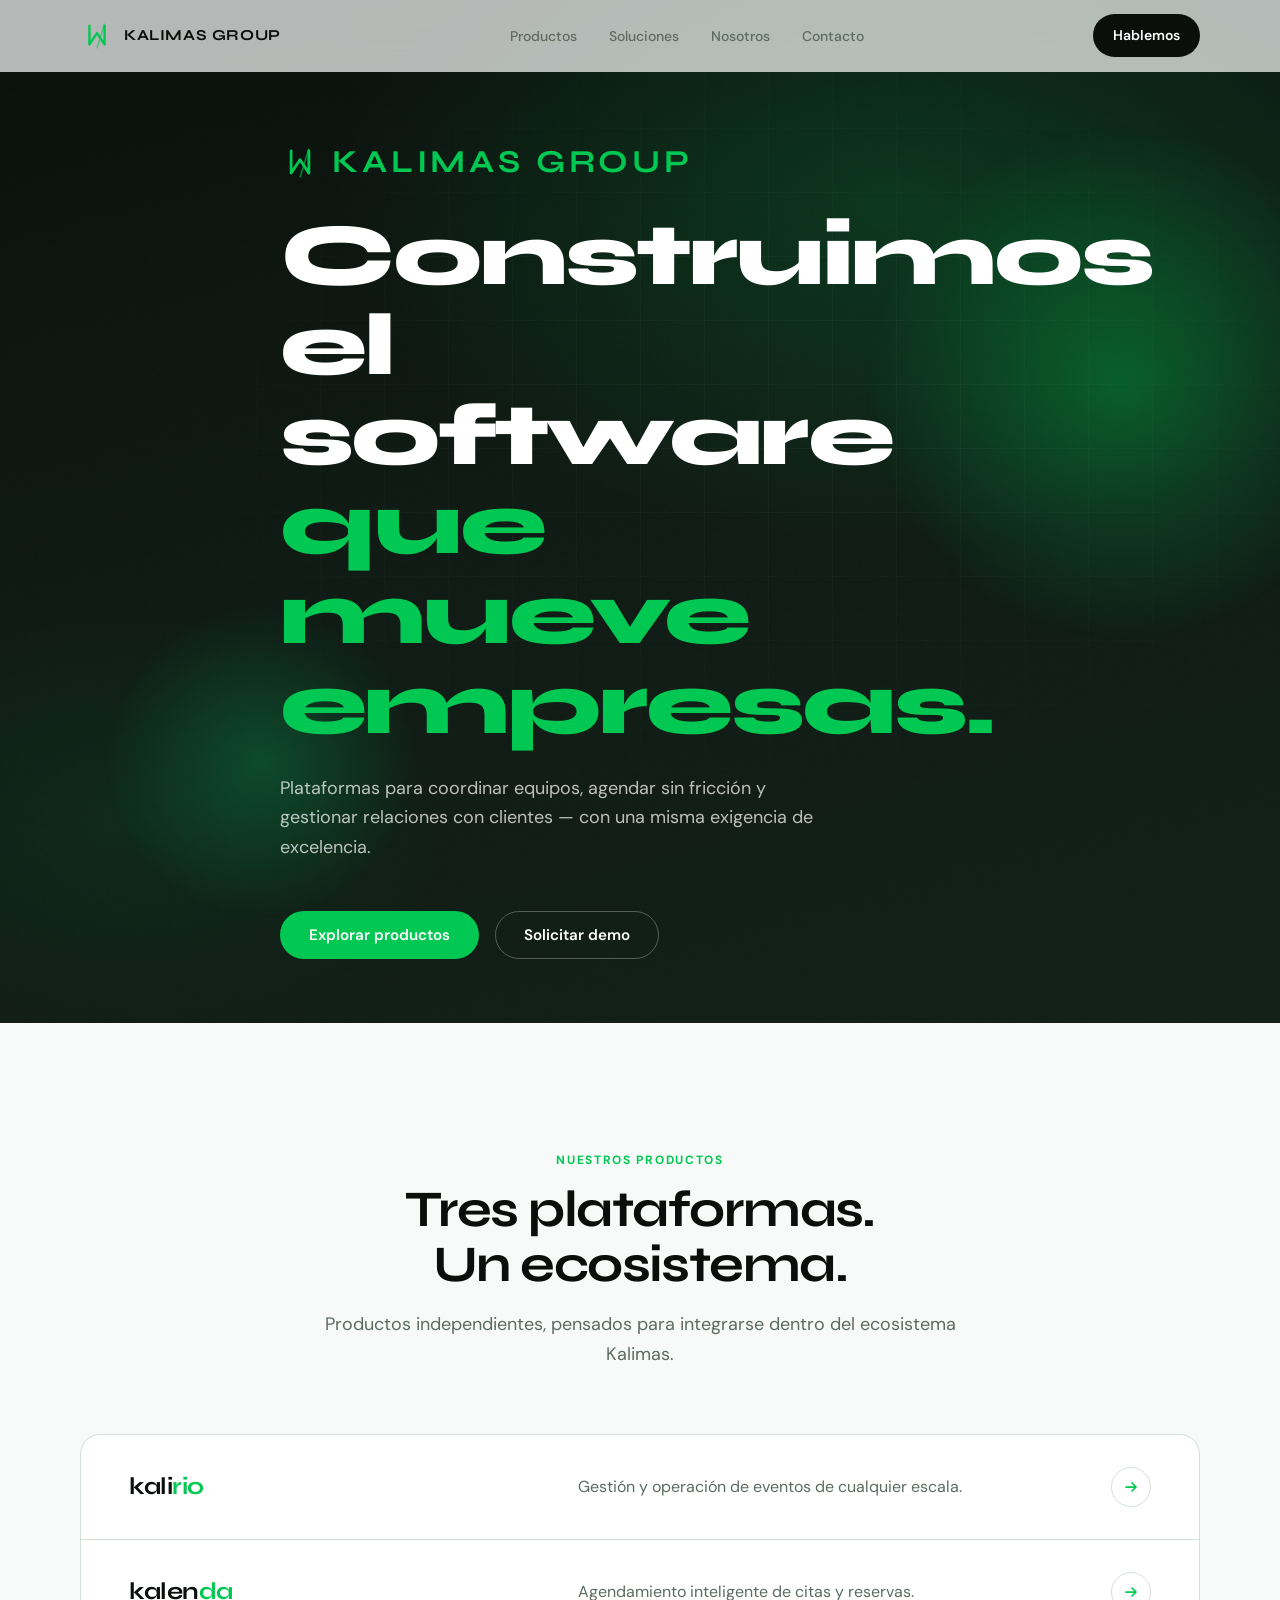
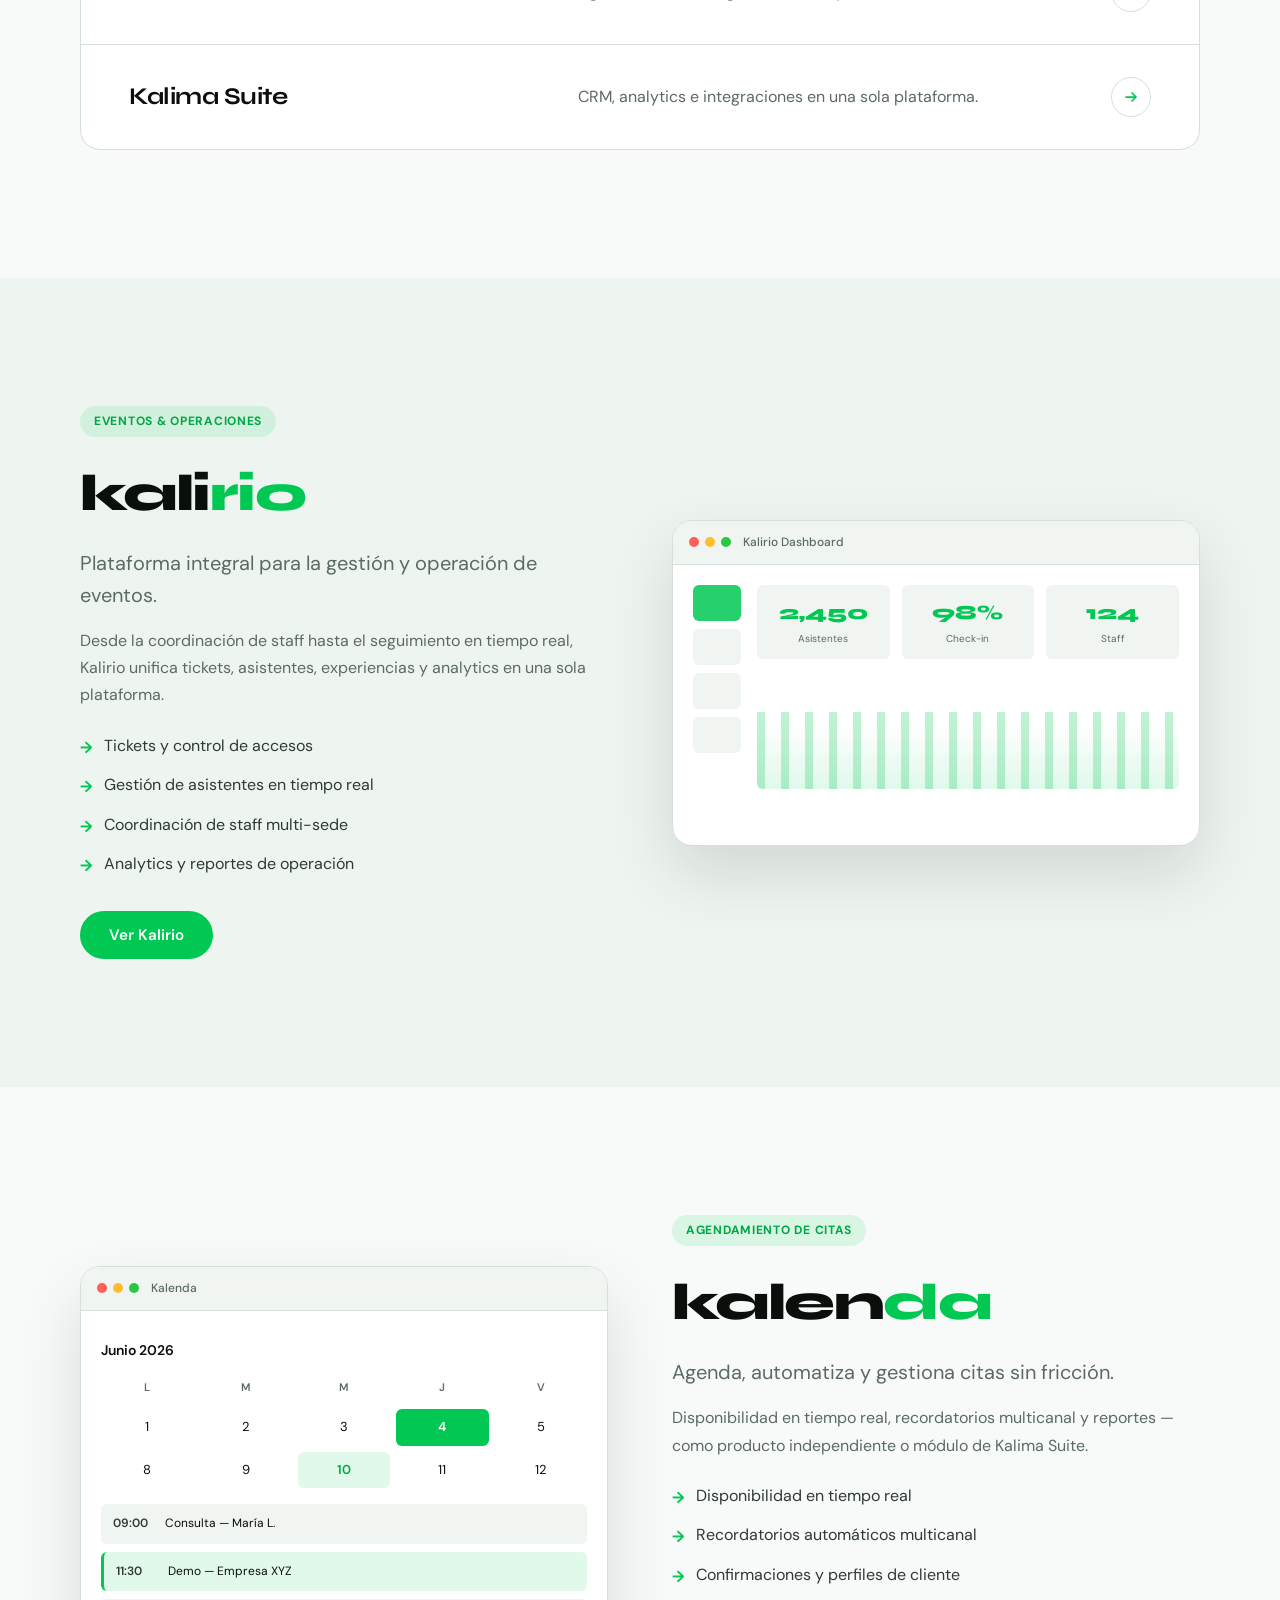
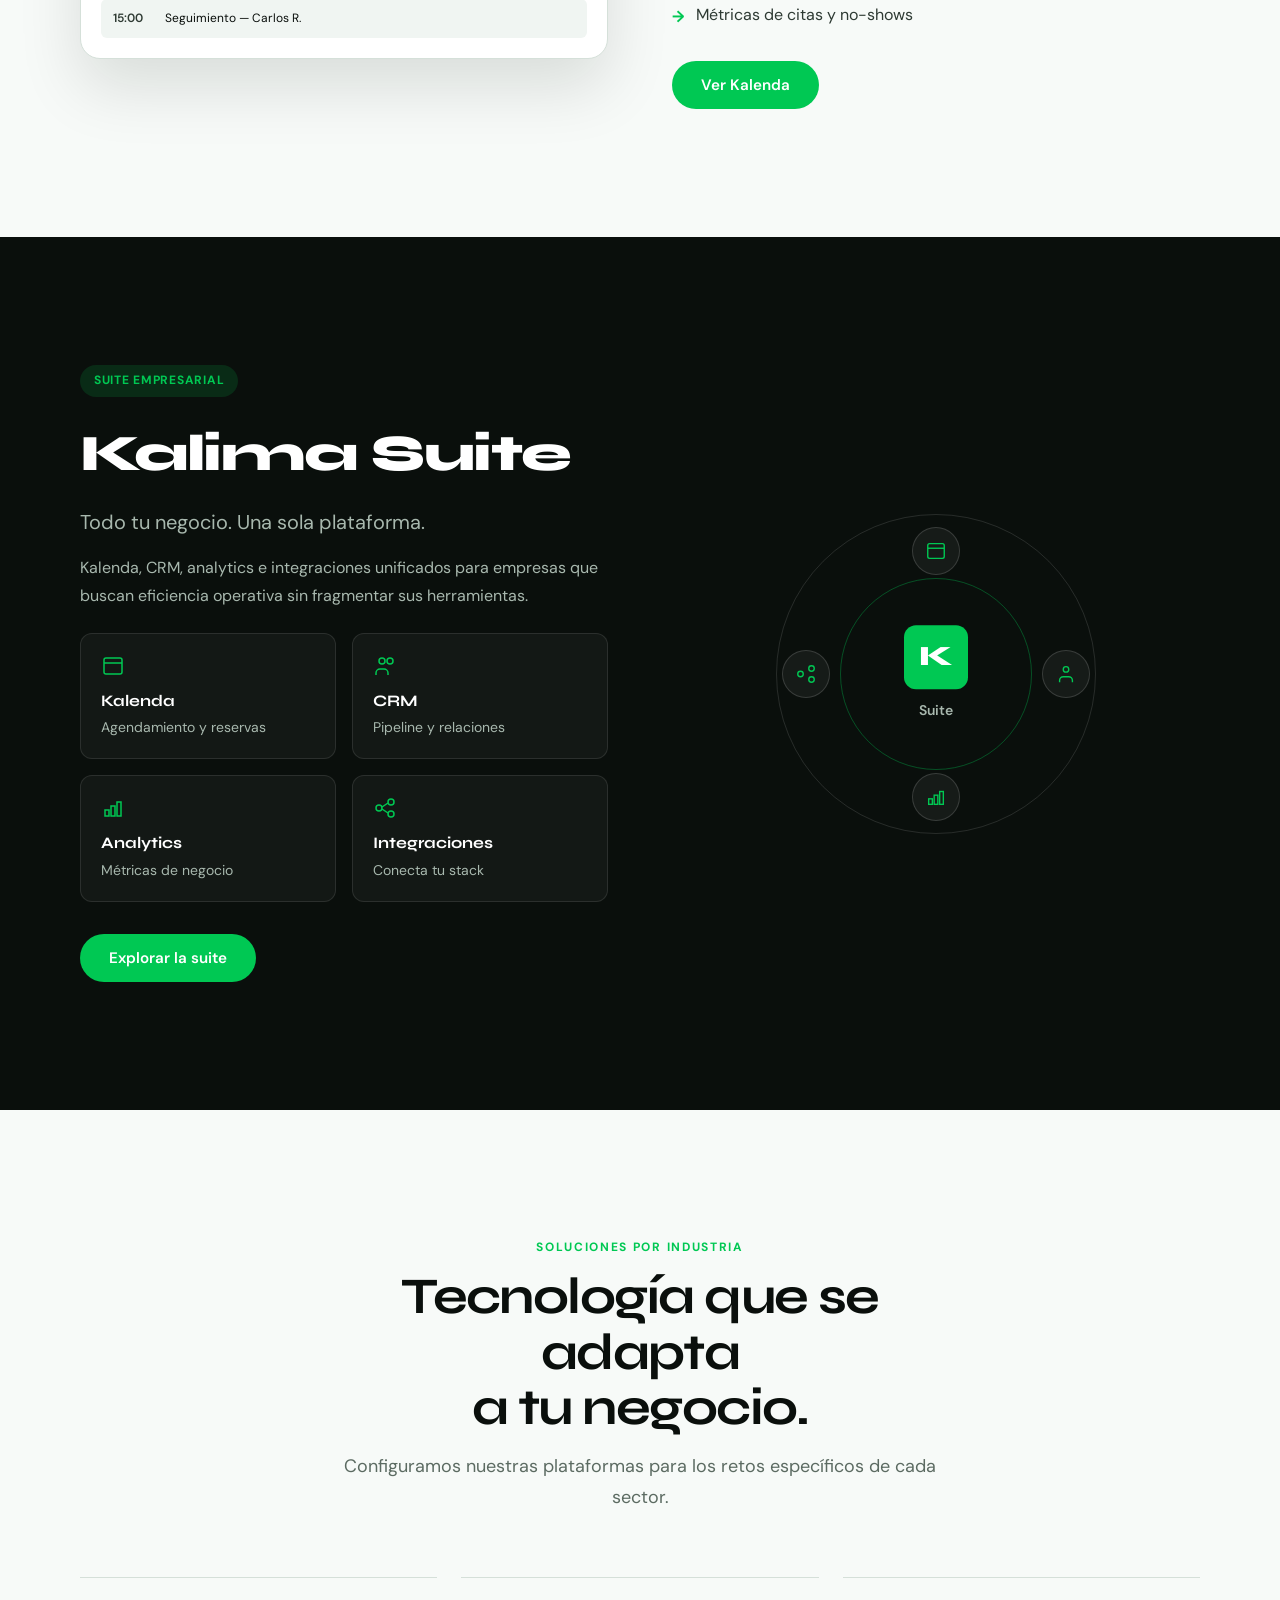
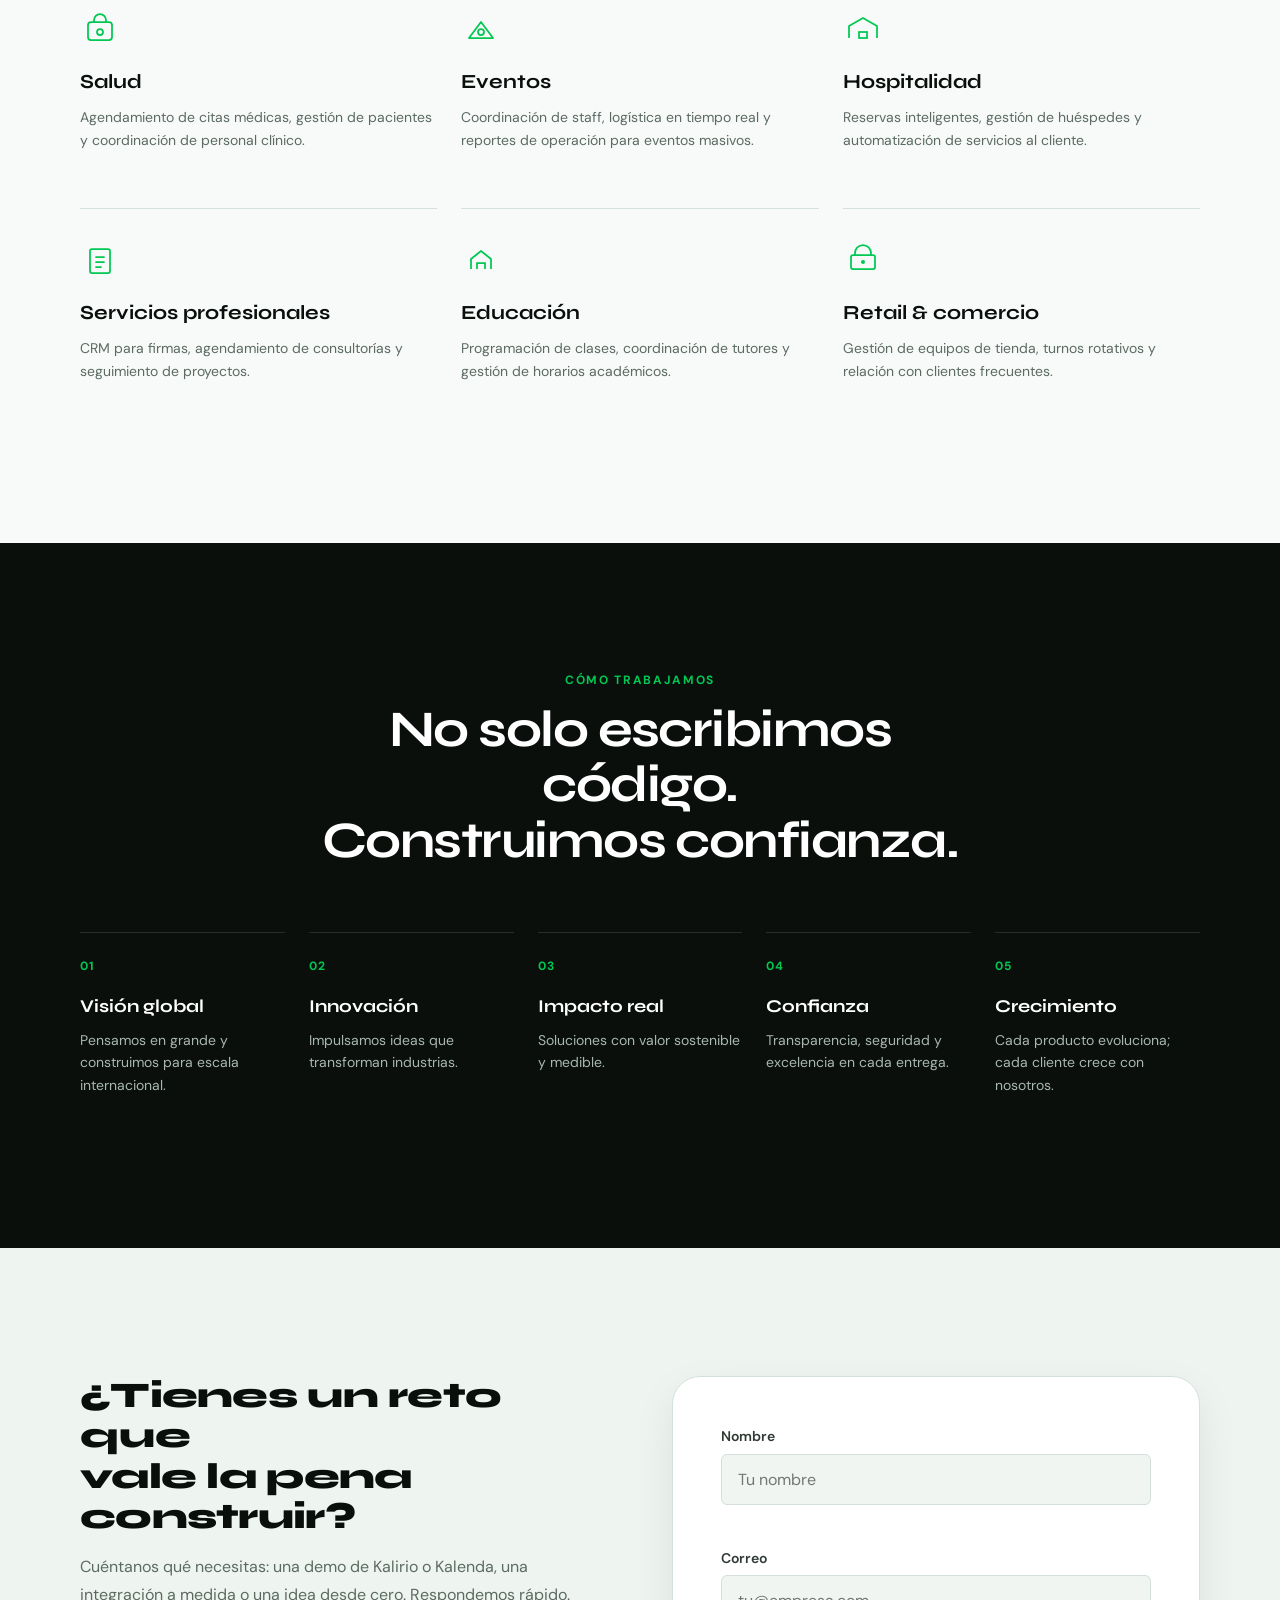
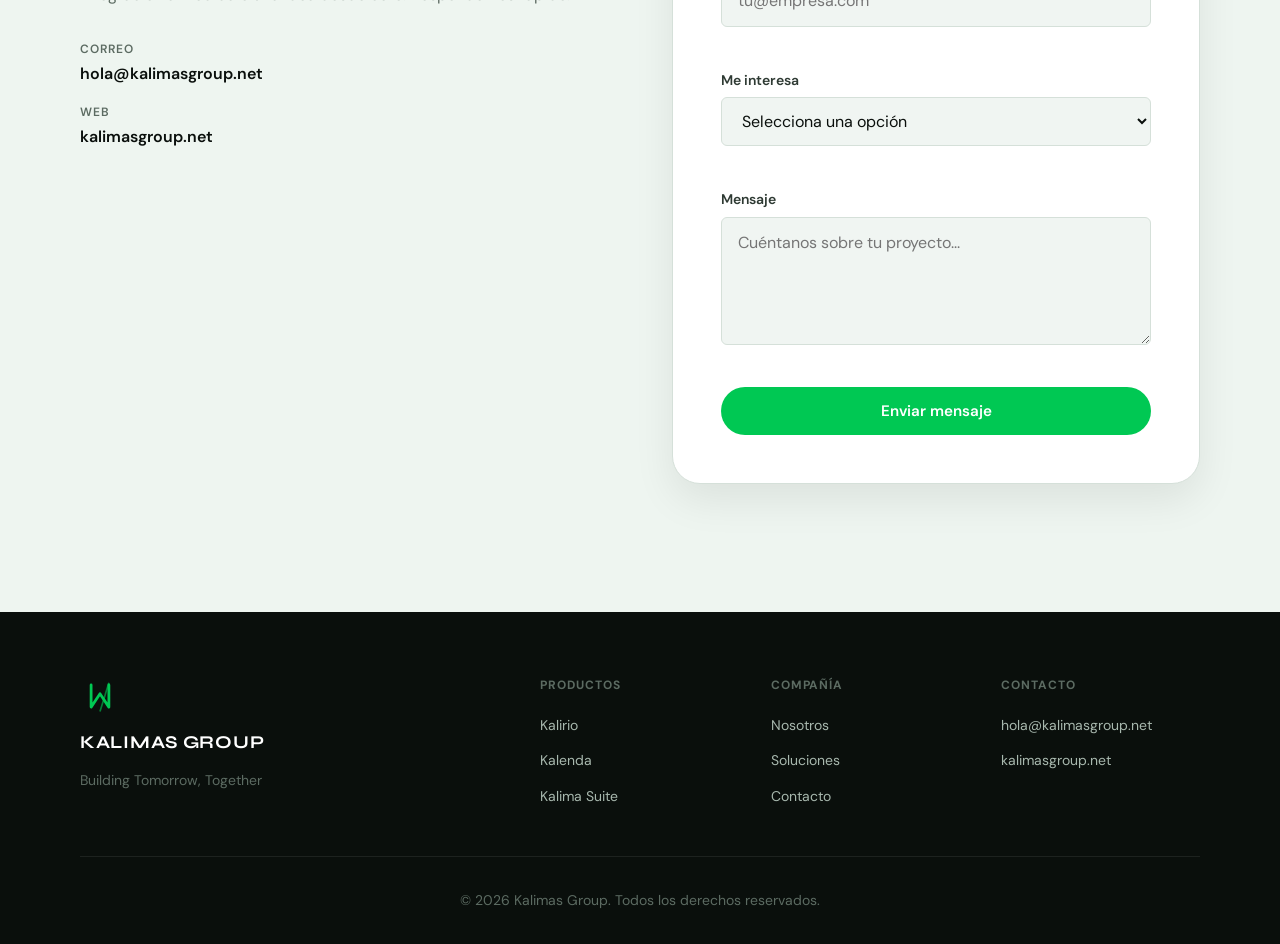
==== commit 008a15de: "feat: pixel-perfect redesign with product pages and working contact form" ====
--- a/index.html
+++ b/index.html
@@ -4,496 +4,453 @@
     <meta charset="UTF-8">
     <meta name="viewport" content="width=device-width, initial-scale=1.0">
     <title>Kalimas Group — Grupo Tecnológico</title>
-    <meta name="description" content="Construimos el software que mueve a las empresas del mañana. Plataformas tecnológicas para equipos, agendamiento y gestión empresarial.">
+    <meta name="description" content="Construimos el software que mueve a las empresas del mañana. Plataformas tecnológicas para eventos, agendamiento y gestión empresarial.">
+    <meta name="theme-color" content="#00c853">
+    <link rel="canonical" href="https://kalimasgroup.net/">
+    <link rel="icon" href="favicon.svg" type="image/svg+xml">
+
+    <meta property="og:type" content="website">
+    <meta property="og:url" content="https://kalimasgroup.net/">
+    <meta property="og:title" content="Kalimas Group — Grupo Tecnológico">
+    <meta property="og:description" content="Construimos el software que mueve a las empresas del mañana. Kalirio, Kalenda y Kalima Suite.">
+    <meta property="og:locale" content="es_ES">
+    <meta property="og:site_name" content="Kalimas Group">
+
+    <meta name="twitter:card" content="summary_large_image">
+    <meta name="twitter:title" content="Kalimas Group — Grupo Tecnológico">
+    <meta name="twitter:description" content="Plataformas tecnológicas para eventos, agendamiento y gestión empresarial.">
+
     <link rel="preconnect" href="https://fonts.googleapis.com">
     <link rel="preconnect" href="https://fonts.gstatic.com" crossorigin>
-    <link href="https://fonts.googleapis.com/css2?family=Inter:wght@300;400;500;600;700;800;900&display=swap" rel="stylesheet">
+    <link href="https://fonts.googleapis.com/css2?family=DM+Sans:ital,opsz,wght@0,9..40,400;0,9..40,500;0,9..40,600;0,9..40,700;1,9..40,400&family=Syne:wght@600;700;800&display=swap" rel="stylesheet">
     <link rel="stylesheet" href="styles.css">
 </head>
 <body>
-    <!-- Navigation -->
-    <nav class="nav" id="nav">
-        <div class="nav-container">
-            <a href="#" class="nav-logo">
-                <svg class="nav-logo-svg" width="36" height="36" viewBox="0 0 36 36" fill="none">
-                    <path d="M8 28V8h4l8 10 8-10h4v20h-4V14l-8 10-8-10v14H8z" fill="none"/>
-                    <path d="M10 8v20l8-12 8 12V8" stroke="#00c853" stroke-width="2.5" stroke-linecap="round" stroke-linejoin="round" fill="none"/>
-                    <line x1="26" y1="6" x2="18" y2="32" stroke="#00c853" stroke-width="1.5" opacity="0.6"/>
-                </svg>
-                <span class="logo-text">KALIMAS GROUP</span>
-            </a>
-            <ul class="nav-links">
+    <a class="skip-link" href="#main">Saltar al contenido</a>
+
+    <header>
+        <nav class="nav" id="nav" aria-label="Principal">
+            <div class="nav-container">
+                <a href="index.html" class="nav-logo" aria-label="Kalimas Group — Inicio">
+                    <svg class="nav-logo-svg" width="36" height="36" viewBox="0 0 36 36" fill="none" aria-hidden="true">
+                        <path d="M10 8v20l8-12 8 12V8" stroke="#00c853" stroke-width="2.5" stroke-linecap="round" stroke-linejoin="round"/>
+                        <line x1="26" y1="6" x2="18" y2="32" stroke="#00c853" stroke-width="1.5" opacity="0.6"/>
+                    </svg>
+                    <span class="logo-text">KALIMAS GROUP</span>
+                </a>
+                <ul class="nav-links">
+                    <li><a href="#productos">Productos</a></li>
+                    <li><a href="#soluciones">Soluciones</a></li>
+                    <li><a href="#nosotros">Nosotros</a></li>
+                    <li><a href="#contacto">Contacto</a></li>
+                </ul>
+                <a href="#contacto" class="nav-cta">Hablemos</a>
+                <button class="nav-toggle" type="button" aria-label="Abrir menú" aria-expanded="false" aria-controls="mobileMenu">
+                    <span></span>
+                    <span></span>
+                </button>
+            </div>
+        </nav>
+
+        <div class="mobile-menu" id="mobileMenu" hidden>
+            <ul class="mobile-menu-links">
                 <li><a href="#productos">Productos</a></li>
                 <li><a href="#soluciones">Soluciones</a></li>
                 <li><a href="#nosotros">Nosotros</a></li>
                 <li><a href="#contacto">Contacto</a></li>
             </ul>
-            <a href="#contacto" class="nav-cta">Hablemos</a>
-            <button class="nav-toggle" aria-label="Abrir menú">
-                <span></span>
-                <span></span>
-            </button>
+            <a href="#contacto" class="btn btn-primary mobile-menu-cta">Hablemos</a>
         </div>
-    </nav>
-
-    <!-- Mobile Menu -->
-    <div class="mobile-menu" id="mobileMenu">
-        <ul class="mobile-menu-links">
-            <li><a href="#productos">Productos</a></li>
-            <li><a href="#soluciones">Soluciones</a></li>
-            <li><a href="#nosotros">Nosotros</a></li>
-            <li><a href="#contacto">Contacto</a></li>
-        </ul>
-    </div>
-
-    <!-- Hero Section -->
-    <section class="hero">
-        <div class="hero-content">
-            <p class="hero-tag">Building Tomorrow, Together</p>
-            <h1 class="hero-title">
-                Construimos el software<br>
-                <span class="hero-gradient">que mueve empresas.</span>
-            </h1>
-            <p class="hero-subtitle">
-                Diseñamos plataformas que resuelven problemas reales: coordinar equipos, 
-                agendar sin fricción y gestionar relaciones con clientes. Una familia de productos, 
-                una misma exigencia de excelencia.
-            </p>
-            <div class="hero-actions">
-                <a href="#productos" class="btn btn-primary">Explorar productos</a>
-                <a href="#contacto" class="btn btn-secondary">Solicitar demo</a>
-            </div>
-        </div>
-        <div class="hero-visual">
-            <div class="hero-grid">
-                <div class="hero-card card-kalirio">
-                    <svg width="40" height="40" viewBox="0 0 40 40" fill="none">
-                        <circle cx="20" cy="20" r="18" stroke="#00c853" stroke-width="2"/>
-                        <path d="M14 12v16l6-8 6 8V12" stroke="#00c853" stroke-width="2" stroke-linecap="round" stroke-linejoin="round"/>
+    </header>
+
+    <main id="main">
+        <section class="hero" aria-labelledby="hero-heading">
+            <div class="hero-atmosphere" aria-hidden="true"></div>
+            <div class="hero-visual-plane" aria-hidden="true">
+                <div class="hero-orb hero-orb-1"></div>
+                <div class="hero-orb hero-orb-2"></div>
+                <div class="hero-grid-lines"></div>
+            </div>
+            <div class="hero-content">
+                <p class="hero-brand">
+                    <svg width="40" height="40" viewBox="0 0 36 36" fill="none" aria-hidden="true">
+                        <path d="M10 8v20l8-12 8 12V8" stroke="#00c853" stroke-width="2.5" stroke-linecap="round" stroke-linejoin="round"/>
+                        <line x1="26" y1="6" x2="18" y2="32" stroke="#00c853" stroke-width="1.5" opacity="0.6"/>
                     </svg>
-                    <span class="card-label">Kalirio</span>
-                    <span class="card-sublabel">Eventos</span>
-                </div>
-                <div class="hero-card card-kalenda">
-                    <svg width="40" height="40" viewBox="0 0 40 40" fill="none">
-                        <circle cx="20" cy="20" r="18" stroke="#00c853" stroke-width="2"/>
-                        <path d="M14 12v16l6-8 6 8V12" stroke="#00c853" stroke-width="2" stroke-linecap="round" stroke-linejoin="round"/>
-                        <path d="M26 8 a14 14 0 0 1 0 24" stroke="#00c853" stroke-width="2" stroke-linecap="round" fill="none" opacity="0.5"/>
-                    </svg>
-                    <span class="card-label">Kalenda</span>
-                    <span class="card-sublabel">Agendamiento</span>
-                </div>
-                <div class="hero-card card-suite">
-                    <svg width="40" height="40" viewBox="0 0 40 40" fill="none">
-                        <rect x="4" y="4" width="32" height="32" rx="8" stroke="#00c853" stroke-width="2"/>
-                        <path d="M14 12v16l6-8 6 8V12" stroke="#00c853" stroke-width="2" stroke-linecap="round" stroke-linejoin="round"/>
-                    </svg>
-                    <span class="card-label">Kalima Suite</span>
-                    <span class="card-sublabel">CRM + Módulos</span>
-                </div>
-            </div>
-        </div>
-    </section>
-
-    <!-- Products Section -->
-    <section class="section section-dark" id="productos">
-        <div class="container">
-            <div class="section-header">
-                <p class="section-tag">Nuestros Productos</p>
-                <h2 class="section-title">Tres plataformas.<br>Un ecosistema.</h2>
-                <p class="section-desc">
-                    Productos independientes, diseñados para resolver retos específicos 
-                    y pensados para integrarse entre sí dentro del ecosistema Kalimas.
+                    KALIMAS GROUP
                 </p>
-            </div>
-        </div>
-    </section>
-
-    <!-- Kalirio Product -->
-    <section class="product-section" id="kalirio">
-        <div class="container">
-            <div class="product-layout">
-                <div class="product-info">
-                    <div class="product-badge">Eventos & Operaciones</div>
-                    <h3 class="product-name">
-                        <span class="product-name-prefix">kali</span><span class="product-name-accent">rio</span>
-                    </h3>
-                    <p class="product-tagline">Plataforma integral para la gestión y operación de eventos de cualquier escala.</p>
-                    <p class="product-description">
-                        Desde la coordinación de staff hasta el seguimiento en tiempo real, 
-                        Kalirio unifica todas las operaciones de tu evento en una sola plataforma. 
-                        Tickets, asistentes, experiencias, analytics y operación — todo conectado.
+                <h1 class="hero-title" id="hero-heading">
+                    Construimos el software<br>
+                    <span>que mueve empresas.</span>
+                </h1>
+                <p class="hero-subtitle">
+                    Plataformas para coordinar equipos, agendar sin fricción y gestionar relaciones con clientes — con una misma exigencia de excelencia.
+                </p>
+                <div class="hero-actions">
+                    <a href="#productos" class="btn btn-primary">Explorar productos</a>
+                    <a href="#contacto" class="btn btn-secondary">Solicitar demo</a>
+                </div>
+            </div>
+        </section>
+
+        <section class="section" id="productos" aria-labelledby="productos-heading">
+            <div class="container">
+                <div class="section-header centered reveal">
+                    <p class="section-tag">Nuestros productos</p>
+                    <h2 class="section-title" id="productos-heading">Tres plataformas.<br>Un ecosistema.</h2>
+                    <p class="section-desc">
+                        Productos independientes, pensados para integrarse dentro del ecosistema Kalimas.
                     </p>
-                    <ul class="product-features">
-                        <li>
-                            <span class="feature-icon">→</span>
-                            <span>Tickets y control de accesos</span>
-                        </li>
-                        <li>
-                            <span class="feature-icon">→</span>
-                            <span>Gestión de asistentes en tiempo real</span>
-                        </li>
-                        <li>
-                            <span class="feature-icon">→</span>
-                            <span>Experiencias y activaciones</span>
-                        </li>
-                        <li>
-                            <span class="feature-icon">→</span>
-                            <span>Analytics y reportes de operación</span>
-                        </li>
-                        <li>
-                            <span class="feature-icon">→</span>
-                            <span>Coordinación de staff multi-sede</span>
-                        </li>
-                    </ul>
-                    <a href="#contacto" class="btn btn-primary">Solicitar demo</a>
-                </div>
-                <div class="product-visual">
-                    <div class="product-mockup mockup-kalirio">
-                        <div class="mockup-header">
-                            <div class="mockup-dots">
-                                <span></span><span></span><span></span>
-                            </div>
-                            <span class="mockup-title">Kalirio Dashboard</span>
-                        </div>
-                        <div class="mockup-body">
-                            <div class="mockup-sidebar">
-                                <div class="mockup-nav-item active"></div>
-                                <div class="mockup-nav-item"></div>
-                                <div class="mockup-nav-item"></div>
-                                <div class="mockup-nav-item"></div>
-                            </div>
-                            <div class="mockup-content">
-                                <div class="mockup-stat-row">
-                                    <div class="mockup-stat">
-                                        <span class="stat-number">2,450</span>
-                                        <span class="stat-label">Asistentes</span>
+                </div>
+                <div class="products-list reveal">
+                    <a class="product-row" href="productos/kalirio.html">
+                        <h3 class="product-row-name">kali<em>rio</em></h3>
+                        <p class="product-row-desc">Gestión y operación de eventos de cualquier escala.</p>
+                        <span class="product-row-arrow" aria-hidden="true">
+                            <svg width="16" height="16" viewBox="0 0 16 16" fill="none"><path d="M3 8h10M9 4l4 4-4 4" stroke="currentColor" stroke-width="1.75" stroke-linecap="round" stroke-linejoin="round"/></svg>
+                        </span>
+                    </a>
+                    <a class="product-row" href="productos/kalenda.html">
+                        <h3 class="product-row-name">kalen<em>da</em></h3>
+                        <p class="product-row-desc">Agendamiento inteligente de citas y reservas.</p>
+                        <span class="product-row-arrow" aria-hidden="true">
+                            <svg width="16" height="16" viewBox="0 0 16 16" fill="none"><path d="M3 8h10M9 4l4 4-4 4" stroke="currentColor" stroke-width="1.75" stroke-linecap="round" stroke-linejoin="round"/></svg>
+                        </span>
+                    </a>
+                    <a class="product-row" href="productos/kalima-suite.html">
+                        <h3 class="product-row-name">Kalima Suite</h3>
+                        <p class="product-row-desc">CRM, analytics e integraciones en una sola plataforma.</p>
+                        <span class="product-row-arrow" aria-hidden="true">
+                            <svg width="16" height="16" viewBox="0 0 16 16" fill="none"><path d="M3 8h10M9 4l4 4-4 4" stroke="currentColor" stroke-width="1.75" stroke-linecap="round" stroke-linejoin="round"/></svg>
+                        </span>
+                    </a>
+                </div>
+            </div>
+        </section>
+
+        <section class="product-section section-surface" id="kalirio-preview" aria-labelledby="kalirio-heading">
+            <div class="container">
+                <div class="product-layout">
+                    <div class="product-info reveal">
+                        <div class="product-badge">Eventos &amp; Operaciones</div>
+                        <h3 class="product-name" id="kalirio-heading">
+                            kali<span class="product-name-accent">rio</span>
+                        </h3>
+                        <p class="product-tagline">Plataforma integral para la gestión y operación de eventos.</p>
+                        <p class="product-description">
+                            Desde la coordinación de staff hasta el seguimiento en tiempo real,
+                            Kalirio unifica tickets, asistentes, experiencias y analytics en una sola plataforma.
+                        </p>
+                        <ul class="product-features">
+                            <li><span class="feature-icon" aria-hidden="true">→</span><span>Tickets y control de accesos</span></li>
+                            <li><span class="feature-icon" aria-hidden="true">→</span><span>Gestión de asistentes en tiempo real</span></li>
+                            <li><span class="feature-icon" aria-hidden="true">→</span><span>Coordinación de staff multi-sede</span></li>
+                            <li><span class="feature-icon" aria-hidden="true">→</span><span>Analytics y reportes de operación</span></li>
+                        </ul>
+                        <a href="productos/kalirio.html" class="btn btn-primary">Ver Kalirio</a>
+                    </div>
+                    <div class="product-visual reveal reveal-delay-1">
+                        <div class="product-mockup mockup-kalirio" aria-hidden="true">
+                            <div class="mockup-header">
+                                <div class="mockup-dots"><span></span><span></span><span></span></div>
+                                <span class="mockup-title">Kalirio Dashboard</span>
+                            </div>
+                            <div class="mockup-body">
+                                <div class="mockup-sidebar">
+                                    <div class="mockup-nav-item active"></div>
+                                    <div class="mockup-nav-item"></div>
+                                    <div class="mockup-nav-item"></div>
+                                    <div class="mockup-nav-item"></div>
+                                </div>
+                                <div class="mockup-content">
+                                    <div class="mockup-stat-row">
+                                        <div class="mockup-stat"><span class="stat-number">2,450</span><span class="stat-label">Asistentes</span></div>
+                                        <div class="mockup-stat"><span class="stat-number">98%</span><span class="stat-label">Check-in</span></div>
+                                        <div class="mockup-stat"><span class="stat-number">124</span><span class="stat-label">Staff</span></div>
                                     </div>
-                                    <div class="mockup-stat">
-                                        <span class="stat-number">98%</span>
-                                        <span class="stat-label">Check-in</span>
+                                    <div class="mockup-chart"></div>
+                                </div>
+                            </div>
+                        </div>
+                    </div>
+                </div>
+            </div>
+        </section>
+
+        <section class="product-section" id="kalenda-preview" aria-labelledby="kalenda-heading">
+            <div class="container">
+                <div class="product-layout product-layout-reverse">
+                    <div class="product-info reveal">
+                        <div class="product-badge">Agendamiento de citas</div>
+                        <h3 class="product-name" id="kalenda-heading">
+                            kalen<span class="product-name-accent">da</span>
+                        </h3>
+                        <p class="product-tagline">Agenda, automatiza y gestiona citas sin fricción.</p>
+                        <p class="product-description">
+                            Disponibilidad en tiempo real, recordatorios multicanal y reportes —
+                            como producto independiente o módulo de Kalima Suite.
+                        </p>
+                        <ul class="product-features">
+                            <li><span class="feature-icon" aria-hidden="true">→</span><span>Disponibilidad en tiempo real</span></li>
+                            <li><span class="feature-icon" aria-hidden="true">→</span><span>Recordatorios automáticos multicanal</span></li>
+                            <li><span class="feature-icon" aria-hidden="true">→</span><span>Confirmaciones y perfiles de cliente</span></li>
+                            <li><span class="feature-icon" aria-hidden="true">→</span><span>Métricas de citas y no-shows</span></li>
+                        </ul>
+                        <a href="productos/kalenda.html" class="btn btn-primary">Ver Kalenda</a>
+                    </div>
+                    <div class="product-visual reveal reveal-delay-1">
+                        <div class="product-mockup mockup-kalenda" aria-hidden="true">
+                            <div class="mockup-header">
+                                <div class="mockup-dots"><span></span><span></span><span></span></div>
+                                <span class="mockup-title">Kalenda</span>
+                            </div>
+                            <div class="mockup-body">
+                                <div class="mockup-calendar">
+                                    <div class="cal-header"><span>Junio 2026</span></div>
+                                    <div class="cal-grid">
+                                        <div class="cal-day">L</div><div class="cal-day">M</div><div class="cal-day">M</div><div class="cal-day">J</div><div class="cal-day">V</div>
+                                        <div class="cal-num">1</div><div class="cal-num">2</div><div class="cal-num">3</div><div class="cal-num active">4</div><div class="cal-num">5</div>
+                                        <div class="cal-num">8</div><div class="cal-num">9</div><div class="cal-num highlight">10</div><div class="cal-num">11</div><div class="cal-num">12</div>
                                     </div>
-                                    <div class="mockup-stat">
-                                        <span class="stat-number">124</span>
-                                        <span class="stat-label">Staff</span>
+                                    <div class="cal-events">
+                                        <div class="cal-event"><span class="event-time">09:00</span><span class="event-name">Consulta — María L.</span></div>
+                                        <div class="cal-event event-confirmed"><span class="event-time">11:30</span><span class="event-name">Demo — Empresa XYZ</span></div>
+                                        <div class="cal-event"><span class="event-time">15:00</span><span class="event-name">Seguimiento — Carlos R.</span></div>
                                     </div>
                                 </div>
-                                <div class="mockup-chart"></div>
-                            </div>
-                        </div>
-                    </div>
-                </div>
-            </div>
-        </div>
-    </section>
-
-    <!-- Kalenda Product -->
-    <section class="product-section product-alt" id="kalenda">
-        <div class="container">
-            <div class="product-layout product-layout-reverse">
-                <div class="product-info">
-                    <div class="product-badge badge-kalenda">Agendamiento de Citas</div>
-                    <h3 class="product-name">
-                        <span class="product-name-prefix">kalen</span><span class="product-name-accent">da</span>
-                    </h3>
-                    <p class="product-tagline">Plataforma inteligente para agendar, automatizar y gestionar citas y reservas.</p>
-                    <p class="product-description">
-                        Automatiza tu proceso de agendamiento con una herramienta que se adapta 
-                        a tu negocio. Integrada dentro de Kalima Suite, funciona como producto 
-                        independiente o como módulo del ecosistema completo.
+                            </div>
+                        </div>
+                    </div>
+                </div>
+            </div>
+        </section>
+
+        <section class="product-section section-dark" id="kalima-suite-preview" aria-labelledby="suite-heading">
+            <div class="container">
+                <div class="product-layout">
+                    <div class="product-info reveal">
+                        <div class="product-badge">Suite empresarial</div>
+                        <h3 class="product-name" id="suite-heading">Kalima Suite</h3>
+                        <p class="product-tagline">Todo tu negocio. Una sola plataforma.</p>
+                        <p class="product-description">
+                            Kalenda, CRM, analytics e integraciones unificados para empresas
+                            que buscan eficiencia operativa sin fragmentar sus herramientas.
+                        </p>
+                        <div class="suite-modules">
+                            <div class="module-card">
+                                <div class="module-icon" aria-hidden="true">
+                                    <svg width="24" height="24" viewBox="0 0 24 24" fill="none"><rect x="3" y="4" width="18" height="16" rx="2" stroke="currentColor" stroke-width="1.5"/><line x1="3" y1="9" x2="21" y2="9" stroke="currentColor" stroke-width="1.5"/></svg>
+                                </div>
+                                <h4>Kalenda</h4>
+                                <p>Agendamiento y reservas</p>
+                            </div>
+                            <div class="module-card">
+                                <div class="module-icon" aria-hidden="true">
+                                    <svg width="24" height="24" viewBox="0 0 24 24" fill="none"><circle cx="9" cy="7" r="3" stroke="currentColor" stroke-width="1.5"/><circle cx="17" cy="7" r="3" stroke="currentColor" stroke-width="1.5"/><path d="M3 21v-2a4 4 0 014-4h4a4 4 0 014 4v2" stroke="currentColor" stroke-width="1.5"/></svg>
+                                </div>
+                                <h4>CRM</h4>
+                                <p>Pipeline y relaciones</p>
+                            </div>
+                            <div class="module-card">
+                                <div class="module-icon" aria-hidden="true">
+                                    <svg width="24" height="24" viewBox="0 0 24 24" fill="none"><rect x="4" y="14" width="4" height="6" stroke="currentColor" stroke-width="1.5"/><rect x="10" y="10" width="4" height="10" stroke="currentColor" stroke-width="1.5"/><rect x="16" y="6" width="4" height="14" stroke="currentColor" stroke-width="1.5"/></svg>
+                                </div>
+                                <h4>Analytics</h4>
+                                <p>Métricas de negocio</p>
+                            </div>
+                            <div class="module-card">
+                                <div class="module-icon" aria-hidden="true">
+                                    <svg width="24" height="24" viewBox="0 0 24 24" fill="none"><circle cx="6" cy="12" r="3" stroke="currentColor" stroke-width="1.5"/><circle cx="18" cy="6" r="3" stroke="currentColor" stroke-width="1.5"/><circle cx="18" cy="18" r="3" stroke="currentColor" stroke-width="1.5"/><line x1="9" y1="11" x2="15" y2="7" stroke="currentColor" stroke-width="1.5"/><line x1="9" y1="13" x2="15" y2="17" stroke="currentColor" stroke-width="1.5"/></svg>
+                                </div>
+                                <h4>Integraciones</h4>
+                                <p>Conecta tu stack</p>
+                            </div>
+                        </div>
+                        <a href="productos/kalima-suite.html" class="btn btn-primary">Explorar la suite</a>
+                    </div>
+                    <div class="product-visual reveal reveal-delay-1">
+                        <div class="suite-visual" aria-hidden="true">
+                            <div class="suite-ring ring-outer"></div>
+                            <div class="suite-ring ring-inner"></div>
+                            <div class="suite-center">
+                                <span class="suite-logo">K</span>
+                                <span class="suite-label">Suite</span>
+                            </div>
+                            <div class="suite-node node-1">
+                                <svg width="22" height="22" viewBox="0 0 24 24" fill="none"><rect x="3" y="4" width="18" height="16" rx="2" stroke="currentColor" stroke-width="1.5"/><line x1="3" y1="9" x2="21" y2="9" stroke="currentColor" stroke-width="1.5"/></svg>
+                            </div>
+                            <div class="suite-node node-2">
+                                <svg width="22" height="22" viewBox="0 0 24 24" fill="none"><circle cx="12" cy="7" r="3" stroke="currentColor" stroke-width="1.5"/><path d="M5 21v-2a4 4 0 014-4h6a4 4 0 014 4v2" stroke="currentColor" stroke-width="1.5"/></svg>
+                            </div>
+                            <div class="suite-node node-3">
+                                <svg width="22" height="22" viewBox="0 0 24 24" fill="none"><rect x="4" y="14" width="4" height="6" stroke="currentColor" stroke-width="1.5"/><rect x="10" y="10" width="4" height="10" stroke="currentColor" stroke-width="1.5"/><rect x="16" y="6" width="4" height="14" stroke="currentColor" stroke-width="1.5"/></svg>
+                            </div>
+                            <div class="suite-node node-4">
+                                <svg width="22" height="22" viewBox="0 0 24 24" fill="none"><circle cx="6" cy="12" r="3" stroke="currentColor" stroke-width="1.5"/><circle cx="18" cy="6" r="3" stroke="currentColor" stroke-width="1.5"/><circle cx="18" cy="18" r="3" stroke="currentColor" stroke-width="1.5"/></svg>
+                            </div>
+                        </div>
+                    </div>
+                </div>
+            </div>
+        </section>
+
+        <section class="section" id="soluciones" aria-labelledby="soluciones-heading">
+            <div class="container">
+                <div class="section-header centered reveal">
+                    <p class="section-tag">Soluciones por industria</p>
+                    <h2 class="section-title" id="soluciones-heading">Tecnología que se adapta<br>a tu negocio.</h2>
+                    <p class="section-desc">
+                        Configuramos nuestras plataformas para los retos específicos de cada sector.
                     </p>
-                    <ul class="product-features">
-                        <li>
-                            <span class="feature-icon">→</span>
-                            <span>Agenda inteligente con disponibilidad en tiempo real</span>
-                        </li>
-                        <li>
-                            <span class="feature-icon">→</span>
-                            <span>Recordatorios automáticos multicanal</span>
-                        </li>
-                        <li>
-                            <span class="feature-icon">→</span>
-                            <span>Gestión de clientes y perfiles</span>
-                        </li>
-                        <li>
-                            <span class="feature-icon">→</span>
-                            <span>Confirmaciones automáticas</span>
-                        </li>
-                        <li>
-                            <span class="feature-icon">→</span>
-                            <span>Reportes y métricas de citas</span>
-                        </li>
-                    </ul>
-                    <a href="#contacto" class="btn btn-primary">Solicitar demo</a>
-                </div>
-                <div class="product-visual">
-                    <div class="product-mockup mockup-kalenda">
-                        <div class="mockup-header header-kalenda">
-                            <div class="mockup-dots">
-                                <span></span><span></span><span></span>
-                            </div>
-                            <span class="mockup-title">Kalenda</span>
-                        </div>
-                        <div class="mockup-body">
-                            <div class="mockup-calendar">
-                                <div class="cal-header">
-                                    <span>Junio 2026</span>
-                                </div>
-                                <div class="cal-grid">
-                                    <div class="cal-day">L</div>
-                                    <div class="cal-day">M</div>
-                                    <div class="cal-day">M</div>
-                                    <div class="cal-day">J</div>
-                                    <div class="cal-day">V</div>
-                                    <div class="cal-num">1</div>
-                                    <div class="cal-num">2</div>
-                                    <div class="cal-num">3</div>
-                                    <div class="cal-num active">4</div>
-                                    <div class="cal-num">5</div>
-                                    <div class="cal-num">8</div>
-                                    <div class="cal-num">9</div>
-                                    <div class="cal-num highlight">10</div>
-                                    <div class="cal-num">11</div>
-                                    <div class="cal-num">12</div>
-                                </div>
-                                <div class="cal-events">
-                                    <div class="cal-event">
-                                        <span class="event-time">09:00</span>
-                                        <span class="event-name">Consulta — María L.</span>
-                                    </div>
-                                    <div class="cal-event event-confirmed">
-                                        <span class="event-time">11:30</span>
-                                        <span class="event-name">Demo — Empresa XYZ</span>
-                                    </div>
-                                    <div class="cal-event">
-                                        <span class="event-time">15:00</span>
-                                        <span class="event-name">Seguimiento — Carlos R.</span>
-                                    </div>
-                                </div>
-                            </div>
-                        </div>
-                    </div>
-                </div>
-            </div>
-        </div>
-    </section>
-
-    <!-- Kalima Suite Product -->
-    <section class="product-section section-dark" id="kalima-suite">
-        <div class="container">
-            <div class="product-layout">
-                <div class="product-info">
-                    <div class="product-badge badge-suite">Suite Empresarial</div>
-                    <h3 class="product-name">Kalima Suite</h3>
-                    <p class="product-tagline">Todo tu negocio. Una sola plataforma.</p>
-                    <p class="product-description">
-                        La suite completa que integra todos nuestros módulos: Kalenda para 
-                        agendamiento inteligente, un CRM completo para gestionar relaciones 
-                        con clientes, analytics para decisiones informadas y un ecosistema 
-                        de integraciones. Una solución unificada para empresas que buscan 
-                        eficiencia operativa.
-                    </p>
-                    <div class="suite-modules">
-                        <div class="module-card">
-                            <div class="module-icon">
-                                <svg width="24" height="24" viewBox="0 0 24 24" fill="none"><rect x="3" y="4" width="18" height="16" rx="2" stroke="#00c853" stroke-width="1.5"/><line x1="3" y1="9" x2="21" y2="9" stroke="#00c853" stroke-width="1.5"/><line x1="9" y1="9" x2="9" y2="20" stroke="#00c853" stroke-width="1.5"/></svg>
-                            </div>
-                            <h4>Kalenda</h4>
-                            <p>Agendamiento y reservas inteligentes</p>
-                        </div>
-                        <div class="module-card">
-                            <div class="module-icon">
-                                <svg width="24" height="24" viewBox="0 0 24 24" fill="none"><circle cx="9" cy="7" r="3" stroke="#00c853" stroke-width="1.5"/><circle cx="17" cy="7" r="3" stroke="#00c853" stroke-width="1.5"/><path d="M3 21v-2a4 4 0 014-4h4a4 4 0 014 4v2" stroke="#00c853" stroke-width="1.5"/></svg>
-                            </div>
-                            <h4>CRM</h4>
-                            <p>Gestión de relaciones y pipeline de ventas</p>
-                        </div>
-                        <div class="module-card">
-                            <div class="module-icon">
-                                <svg width="24" height="24" viewBox="0 0 24 24" fill="none"><path d="M4 20V10l4-6h8l4 6v10" stroke="#00c853" stroke-width="1.5"/><rect x="4" y="14" width="4" height="6" stroke="#00c853" stroke-width="1.5"/><rect x="10" y="10" width="4" height="10" stroke="#00c853" stroke-width="1.5"/><rect x="16" y="6" width="4" height="14" stroke="#00c853" stroke-width="1.5"/></svg>
-                            </div>
-                            <h4>Analytics</h4>
-                            <p>Métricas y reportes de negocio</p>
-                        </div>
-                        <div class="module-card">
-                            <div class="module-icon">
-                                <svg width="24" height="24" viewBox="0 0 24 24" fill="none"><circle cx="6" cy="12" r="3" stroke="#00c853" stroke-width="1.5"/><circle cx="18" cy="6" r="3" stroke="#00c853" stroke-width="1.5"/><circle cx="18" cy="18" r="3" stroke="#00c853" stroke-width="1.5"/><line x1="9" y1="11" x2="15" y2="7" stroke="#00c853" stroke-width="1.5"/><line x1="9" y1="13" x2="15" y2="17" stroke="#00c853" stroke-width="1.5"/></svg>
-                            </div>
-                            <h4>Integraciones</h4>
-                            <p>Conecta tus herramientas favoritas</p>
-                        </div>
-                    </div>
-                    <a href="#contacto" class="btn btn-primary">Explorar la suite</a>
-                </div>
-                <div class="product-visual">
-                    <div class="suite-visual">
-                        <div class="suite-ring ring-outer"></div>
-                        <div class="suite-ring ring-inner"></div>
-                        <div class="suite-center">
-                            <span class="suite-logo">K</span>
-                            <span class="suite-label">Suite</span>
-                        </div>
-                        <div class="suite-node node-1">
-                            <svg width="22" height="22" viewBox="0 0 24 24" fill="none"><rect x="3" y="4" width="18" height="16" rx="2" stroke="#00c853" stroke-width="1.5"/><line x1="3" y1="9" x2="21" y2="9" stroke="#00c853" stroke-width="1.5"/></svg>
-                        </div>
-                        <div class="suite-node node-2">
-                            <svg width="22" height="22" viewBox="0 0 24 24" fill="none"><circle cx="12" cy="7" r="3" stroke="#00c853" stroke-width="1.5"/><path d="M5 21v-2a4 4 0 014-4h6a4 4 0 014 4v2" stroke="#00c853" stroke-width="1.5"/></svg>
-                        </div>
-                        <div class="suite-node node-3">
-                            <svg width="22" height="22" viewBox="0 0 24 24" fill="none"><rect x="4" y="14" width="4" height="6" stroke="#00c853" stroke-width="1.5"/><rect x="10" y="10" width="4" height="10" stroke="#00c853" stroke-width="1.5"/><rect x="16" y="6" width="4" height="14" stroke="#00c853" stroke-width="1.5"/></svg>
-                        </div>
-                        <div class="suite-node node-4">
-                            <svg width="22" height="22" viewBox="0 0 24 24" fill="none"><circle cx="6" cy="12" r="3" stroke="#00c853" stroke-width="1.5"/><circle cx="18" cy="6" r="3" stroke="#00c853" stroke-width="1.5"/><circle cx="18" cy="18" r="3" stroke="#00c853" stroke-width="1.5"/></svg>
-                        </div>
-                    </div>
-                </div>
-            </div>
-        </div>
-    </section>
-
-    <!-- Solutions Section -->
-    <section class="section" id="soluciones">
-        <div class="container">
-            <div class="section-header">
-                <p class="section-tag">Soluciones por industria</p>
-                <h2 class="section-title">Tecnología que se adapta<br>a tu negocio.</h2>
-                <p class="section-desc">
-                    Trabajamos con empresas de diferentes industrias. Nuestras plataformas 
-                    se configuran para resolver los retos específicos de cada sector.
-                </p>
-            </div>
-            <div class="solutions-grid">
-                <div class="solution-card">
-                    <div class="solution-icon">🏥</div>
-                    <h4>Salud</h4>
-                    <p>Agendamiento de citas médicas, gestión de pacientes y coordinación de personal clínico.</p>
-                </div>
-                <div class="solution-card">
-                    <div class="solution-icon">🎪</div>
-                    <h4>Eventos</h4>
-                    <p>Coordinación de staff, logística en tiempo real y reportes de operación para eventos masivos.</p>
-                </div>
-                <div class="solution-card">
-                    <div class="solution-icon">🏨</div>
-                    <h4>Hospitalidad</h4>
-                    <p>Reservas inteligentes, gestión de huéspedes y automatización de servicios al cliente.</p>
-                </div>
-                <div class="solution-card">
-                    <div class="solution-icon">🏢</div>
-                    <h4>Servicios Profesionales</h4>
-                    <p>CRM para firmas, agendamiento de consultorías y seguimiento de proyectos.</p>
-                </div>
-                <div class="solution-card">
-                    <div class="solution-icon">🎓</div>
-                    <h4>Educación</h4>
-                    <p>Programación de clases, coordinación de tutores y gestión de horarios académicos.</p>
-                </div>
-                <div class="solution-card">
-                    <div class="solution-icon">🛒</div>
-                    <h4>Retail & Comercio</h4>
-                    <p>Gestión de equipos de tienda, turnos rotativos y relación con clientes frecuentes.</p>
-                </div>
-            </div>
-        </div>
-    </section>
-
-    <!-- About Section -->
-    <section class="section section-dark" id="nosotros">
-        <div class="container">
-            <div class="section-header">
-                <p class="section-tag">Cómo trabajamos</p>
-                <h2 class="section-title">No solo escribimos código.<br>Construimos confianza.</h2>
-            </div>
-            <div class="values-grid">
-                <div class="value-card">
-                    <div class="value-number">01</div>
-                    <h4>Visión Global</h4>
-                    <p>Pensamos en grande, actuamos globalmente. Construimos para escala internacional.</p>
-                </div>
-                <div class="value-card">
-                    <div class="value-number">02</div>
-                    <h4>Innovación</h4>
-                    <p>Impulsamos ideas que transforman industrias. La tecnología es nuestro medio, no nuestro fin.</p>
-                </div>
-                <div class="value-card">
-                    <div class="value-number">03</div>
-                    <h4>Impacto Real</h4>
-                    <p>Creamos soluciones que generan valor sostenible y medible para cada cliente.</p>
-                </div>
-                <div class="value-card">
-                    <div class="value-number">04</div>
-                    <h4>Confianza</h4>
-                    <p>Transparencia, seguridad y excelencia en todo lo que hacemos. Tu negocio es nuestro compromiso.</p>
-                </div>
-                <div class="value-card">
-                    <div class="value-number">05</div>
-                    <h4>Crecimiento</h4>
-                    <p>Evolucionamos constantemente. Cada producto mejora, cada cliente crece con nosotros.</p>
-                </div>
-            </div>
-        </div>
-    </section>
-
-    <!-- CTA Section -->
-    <section class="section cta-section" id="contacto">
-        <div class="container">
-            <div class="cta-layout">
-                <div class="cta-content">
-                    <h2 class="cta-title">¿Tienes un reto que<br>vale la pena construir?</h2>
-                    <p class="cta-desc">
-                        Cuéntanos qué necesitas: una demo de Kalirio o Kalenda, 
-                        una integración a medida o una idea desde cero. Respondemos rápido.
-                    </p>
-                    <div class="cta-info">
-                        <div class="cta-info-item">
-                            <span class="cta-info-label">correo</span>
-                            <a href="mailto:hola@kalimasgroup.net" class="cta-info-value">hola@kalimasgroup.net</a>
-                        </div>
-                        <div class="cta-info-item">
-                            <span class="cta-info-label">web</span>
-                            <a href="https://kalimasgroup.net" class="cta-info-value">kalimasgroup.net</a>
-                        </div>
-                    </div>
-                </div>
-                <div class="cta-form-wrapper">
-                    <form class="cta-form" id="contactForm">
-                        <div class="form-group">
-                            <label for="nombre">Nombre</label>
-                            <input type="text" id="nombre" name="nombre" required placeholder="Tu nombre">
-                        </div>
-                        <div class="form-group">
-                            <label for="correo">Correo</label>
-                            <input type="email" id="correo" name="correo" required placeholder="tu@empresa.com">
-                        </div>
-                        <div class="form-group">
-                            <label for="interes">Me interesa</label>
-                            <select id="interes" name="interes" required>
-                                <option value="" disabled selected>Selecciona una opción</option>
-                                <option value="kalirio">Kalirio — Staff Platform</option>
-                                <option value="kalenda">Kalenda — Agendamiento</option>
-                                <option value="kalima-suite">Kalima Suite — CRM + Módulos</option>
-                                <option value="custom">Desarrollo a medida</option>
-                                <option value="otro">Otro</option>
-                            </select>
-                        </div>
-                        <div class="form-group">
-                            <label for="mensaje">Mensaje</label>
-                            <textarea id="mensaje" name="mensaje" rows="4" placeholder="Cuéntanos sobre tu proyecto..."></textarea>
-                        </div>
-                        <button type="submit" class="btn btn-primary btn-full">Enviar mensaje</button>
-                    </form>
-                </div>
-            </div>
-        </div>
-    </section>
-
-    <!-- Footer -->
+                </div>
+                <div class="solutions-grid">
+                    <article class="solution-item reveal">
+                        <div class="solution-icon" aria-hidden="true">
+                            <svg width="40" height="40" viewBox="0 0 40 40" fill="none"><rect x="8" y="12" width="24" height="18" rx="3" stroke="currentColor" stroke-width="1.75"/><path d="M14 12V10a6 6 0 0112 0v2" stroke="currentColor" stroke-width="1.75"/><circle cx="20" cy="22" r="3" stroke="currentColor" stroke-width="1.75"/></svg>
+                        </div>
+                        <h4>Salud</h4>
+                        <p>Agendamiento de citas médicas, gestión de pacientes y coordinación de personal clínico.</p>
+                    </article>
+                    <article class="solution-item reveal reveal-delay-1">
+                        <div class="solution-icon" aria-hidden="true">
+                            <svg width="40" height="40" viewBox="0 0 40 40" fill="none"><path d="M8 28l12-16 12 16H8z" stroke="currentColor" stroke-width="1.75" stroke-linejoin="round"/><circle cx="20" cy="22" r="3" stroke="currentColor" stroke-width="1.75"/></svg>
+                        </div>
+                        <h4>Eventos</h4>
+                        <p>Coordinación de staff, logística en tiempo real y reportes de operación para eventos masivos.</p>
+                    </article>
+                    <article class="solution-item reveal reveal-delay-2">
+                        <div class="solution-icon" aria-hidden="true">
+                            <svg width="40" height="40" viewBox="0 0 40 40" fill="none"><path d="M6 28V16l14-8 14 8v12" stroke="currentColor" stroke-width="1.75" stroke-linejoin="round"/><rect x="16" y="22" width="8" height="6" stroke="currentColor" stroke-width="1.75"/></svg>
+                        </div>
+                        <h4>Hospitalidad</h4>
+                        <p>Reservas inteligentes, gestión de huéspedes y automatización de servicios al cliente.</p>
+                    </article>
+                    <article class="solution-item reveal">
+                        <div class="solution-icon" aria-hidden="true">
+                            <svg width="40" height="40" viewBox="0 0 40 40" fill="none"><rect x="10" y="8" width="20" height="24" rx="2" stroke="currentColor" stroke-width="1.75"/><path d="M16 16h8M16 21h8M16 26h5" stroke="currentColor" stroke-width="1.75" stroke-linecap="round"/></svg>
+                        </div>
+                        <h4>Servicios profesionales</h4>
+                        <p>CRM para firmas, agendamiento de consultorías y seguimiento de proyectos.</p>
+                    </article>
+                    <article class="solution-item reveal reveal-delay-1">
+                        <div class="solution-icon" aria-hidden="true">
+                            <svg width="40" height="40" viewBox="0 0 40 40" fill="none"><path d="M10 28V18l10-8 10 8v10" stroke="currentColor" stroke-width="1.75" stroke-linejoin="round"/><path d="M16 28v-6h8v6" stroke="currentColor" stroke-width="1.75"/></svg>
+                        </div>
+                        <h4>Educación</h4>
+                        <p>Programación de clases, coordinación de tutores y gestión de horarios académicos.</p>
+                    </article>
+                    <article class="solution-item reveal reveal-delay-2">
+                        <div class="solution-icon" aria-hidden="true">
+                            <svg width="40" height="40" viewBox="0 0 40 40" fill="none"><rect x="8" y="14" width="24" height="14" rx="2" stroke="currentColor" stroke-width="1.75"/><path d="M12 14V12a8 8 0 0116 0v2" stroke="currentColor" stroke-width="1.75"/><circle cx="20" cy="21" r="2" fill="currentColor"/></svg>
+                        </div>
+                        <h4>Retail &amp; comercio</h4>
+                        <p>Gestión de equipos de tienda, turnos rotativos y relación con clientes frecuentes.</p>
+                    </article>
+                </div>
+            </div>
+        </section>
+
+        <section class="section section-dark" id="nosotros" aria-labelledby="nosotros-heading">
+            <div class="container">
+                <div class="section-header centered reveal">
+                    <p class="section-tag">Cómo trabajamos</p>
+                    <h2 class="section-title" id="nosotros-heading">No solo escribimos código.<br>Construimos confianza.</h2>
+                </div>
+                <div class="values-grid">
+                    <article class="value-card reveal">
+                        <div class="value-number">01</div>
+                        <h4>Visión global</h4>
+                        <p>Pensamos en grande y construimos para escala internacional.</p>
+                    </article>
+                    <article class="value-card reveal reveal-delay-1">
+                        <div class="value-number">02</div>
+                        <h4>Innovación</h4>
+                        <p>Impulsamos ideas que transforman industrias.</p>
+                    </article>
+                    <article class="value-card reveal reveal-delay-2">
+                        <div class="value-number">03</div>
+                        <h4>Impacto real</h4>
+                        <p>Soluciones con valor sostenible y medible.</p>
+                    </article>
+                    <article class="value-card reveal reveal-delay-3">
+                        <div class="value-number">04</div>
+                        <h4>Confianza</h4>
+                        <p>Transparencia, seguridad y excelencia en cada entrega.</p>
+                    </article>
+                    <article class="value-card reveal reveal-delay-4">
+                        <div class="value-number">05</div>
+                        <h4>Crecimiento</h4>
+                        <p>Cada producto evoluciona; cada cliente crece con nosotros.</p>
+                    </article>
+                </div>
+            </div>
+        </section>
+
+        <section class="section section-surface" id="contacto" aria-labelledby="contacto-heading">
+            <div class="container">
+                <div class="cta-layout">
+                    <div class="cta-content reveal">
+                        <h2 class="cta-title" id="contacto-heading">¿Tienes un reto que<br>vale la pena construir?</h2>
+                        <p class="cta-desc">
+                            Cuéntanos qué necesitas: una demo de Kalirio o Kalenda,
+                            una integración a medida o una idea desde cero. Respondemos rápido.
+                        </p>
+                        <div class="cta-info">
+                            <div class="cta-info-item">
+                                <span class="cta-info-label">Correo</span>
+                                <a href="mailto:hola@kalimasgroup.net" class="cta-info-value">hola@kalimasgroup.net</a>
+                            </div>
+                            <div class="cta-info-item">
+                                <span class="cta-info-label">Web</span>
+                                <a href="https://kalimasgroup.net" class="cta-info-value">kalimasgroup.net</a>
+                            </div>
+                        </div>
+                    </div>
+                    <div class="cta-form-wrapper reveal reveal-delay-1">
+                        <form class="cta-form" id="contactForm" action="https://formspree.io/f/YOUR_FORM_ID" method="POST" novalidate>
+                            <input type="hidden" name="_subject" value="Nuevo contacto — Kalimas Group">
+                            <div class="form-group">
+                                <label for="nombre">Nombre</label>
+                                <input type="text" id="nombre" name="nombre" required autocomplete="name" placeholder="Tu nombre">
+                                <span class="form-error" data-error-for="nombre" role="alert"></span>
+                            </div>
+                            <div class="form-group">
+                                <label for="correo">Correo</label>
+                                <input type="email" id="correo" name="correo" required autocomplete="email" placeholder="tu@empresa.com">
+                                <span class="form-error" data-error-for="correo" role="alert"></span>
+                            </div>
+                            <div class="form-group">
+                                <label for="interes">Me interesa</label>
+                                <select id="interes" name="interes" required>
+                                    <option value="" disabled selected>Selecciona una opción</option>
+                                    <option value="kalirio">Kalirio — Eventos</option>
+                                    <option value="kalenda">Kalenda — Agendamiento</option>
+                                    <option value="kalima-suite">Kalima Suite — CRM + Módulos</option>
+                                    <option value="custom">Desarrollo a medida</option>
+                                    <option value="otro">Otro</option>
+                                </select>
+                                <span class="form-error" data-error-for="interes" role="alert"></span>
+                            </div>
+                            <div class="form-group">
+                                <label for="mensaje">Mensaje</label>
+                                <textarea id="mensaje" name="mensaje" rows="4" required placeholder="Cuéntanos sobre tu proyecto..."></textarea>
+                                <span class="form-error" data-error-for="mensaje" role="alert"></span>
+                            </div>
+                            <div class="form-status" id="formStatus" role="status" aria-live="polite"></div>
+                            <button type="submit" class="btn btn-primary btn-full" id="formSubmit">Enviar mensaje</button>
+                        </form>
+                    </div>
+                </div>
+            </div>
+        </section>
+    </main>
+
     <footer class="footer">
         <div class="container">
             <div class="footer-top">
                 <div class="footer-brand">
-                    <svg class="footer-logo-svg" width="40" height="40" viewBox="0 0 36 36" fill="none">
-                        <path d="M10 8v20l8-12 8 12V8" stroke="#00c853" stroke-width="2.5" stroke-linecap="round" stroke-linejoin="round" fill="none"/>
+                    <svg width="40" height="40" viewBox="0 0 36 36" fill="none" aria-hidden="true">
+                        <path d="M10 8v20l8-12 8 12V8" stroke="#00c853" stroke-width="2.5" stroke-linecap="round" stroke-linejoin="round"/>
                         <line x1="26" y1="6" x2="18" y2="32" stroke="#00c853" stroke-width="1.5" opacity="0.6"/>
                     </svg>
                     <span class="footer-brand-name">KALIMAS GROUP</span>
@@ -503,9 +460,9 @@
                     <div class="footer-col">
                         <h5>Productos</h5>
                         <ul>
-                            <li><a href="#kalirio">Kalirio</a></li>
-                            <li><a href="#kalenda">Kalenda</a></li>
-                            <li><a href="#kalima-suite">Kalima Suite</a></li>
+                            <li><a href="productos/kalirio.html">Kalirio</a></li>
+                            <li><a href="productos/kalenda.html">Kalenda</a></li>
+                            <li><a href="productos/kalima-suite.html">Kalima Suite</a></li>
                         </ul>
                     </div>
                     <div class="footer-col">
@@ -533,4 +490,4 @@
 
     <script src="main.js"></script>
 </body>
-</html>+</html>
--- a/styles.css
+++ b/styles.css
@@ -1,9 +1,7 @@
 /* ============================================
-   KALIMAS GROUP — Corporate Website
-   Design: Minimal, Apple-inspired
+   KALIMAS GROUP — Design System
    ============================================ */
 
-/* Reset & Base */
 *, *::before, *::after {
     margin: 0;
     padding: 0;
@@ -11,30 +9,67 @@
 }
 
 :root {
-    --color-bg: #ffffff;
-    --color-dark: #0a0a0a;
-    --color-dark-surface: #111111;
-    --color-surface: #f8faf9;
-    --color-surface-alt: #f0f5f2;
-    --color-gray-100: #f5f7f6;
-    --color-gray-200: #e2e8e4;
-    --color-gray-300: #c8d1cb;
-    --color-gray-500: #6b7c71;
-    --color-gray-700: #3d4a42;
+    --color-bg: #f7faf8;
+    --color-bg-elevated: #ffffff;
+    --color-dark: #0a0f0c;
+    --color-dark-elevated: #121814;
+    --color-surface: #eef5f0;
+    --color-surface-muted: #e4ede7;
+    --color-gray-100: #f0f5f2;
+    --color-gray-200: #d5e0d9;
+    --color-gray-300: #a8b8ae;
+    --color-gray-500: #5c6b62;
+    --color-gray-700: #2e3a33;
     --color-white: #ffffff;
     --color-primary: #00c853;
     --color-primary-dark: #00a844;
-    --color-primary-glow: rgba(0, 200, 83, 0.1);
-    --color-kalenda: #00c853;
-    --color-suite: #00c853;
-    --gradient-hero: linear-gradient(135deg, #00c853, #00e676);
-    --gradient-glow: radial-gradient(ellipse at 50% 0%, rgba(0, 200, 83, 0.06) 0%, transparent 60%);
-    --font-main: 'Inter', -apple-system, BlinkMacSystemFont, sans-serif;
-    --radius-sm: 8px;
+    --color-primary-soft: rgba(0, 200, 83, 0.12);
+    --color-primary-glow: rgba(0, 200, 83, 0.2);
+    --color-error: #d32f2f;
+    --color-error-soft: rgba(211, 47, 47, 0.1);
+    --color-success: #008f3a;
+
+    --font-display: "Syne", sans-serif;
+    --font-body: "DM Sans", sans-serif;
+
+    --text-xs: 0.75rem;
+    --text-sm: 0.875rem;
+    --text-base: 1rem;
+    --text-lg: 1.125rem;
+    --text-xl: 1.25rem;
+    --text-2xl: 1.5rem;
+    --text-3xl: clamp(1.75rem, 3vw, 2.25rem);
+    --text-4xl: clamp(2.25rem, 4vw, 3.25rem);
+    --text-5xl: clamp(2.75rem, 6vw, 4.5rem);
+    --text-hero: clamp(2.75rem, 7vw, 5.5rem);
+
+    --space-1: 4px;
+    --space-2: 8px;
+    --space-3: 12px;
+    --space-4: 16px;
+    --space-5: 24px;
+    --space-6: 32px;
+    --space-7: 48px;
+    --space-8: 64px;
+    --space-9: 96px;
+    --space-10: 128px;
+
+    --radius-sm: 6px;
     --radius-md: 12px;
     --radius-lg: 20px;
     --radius-xl: 28px;
-    --transition: 0.3s cubic-bezier(0.4, 0, 0.2, 1);
+    --radius-pill: 999px;
+
+    --shadow-sm: 0 4px 16px rgba(10, 15, 12, 0.04);
+    --shadow-md: 0 16px 40px rgba(10, 15, 12, 0.08);
+    --shadow-lg: 0 28px 64px rgba(10, 15, 12, 0.12);
+
+    --nav-height: 72px;
+    --container: 1120px;
+    --transition: 0.35s cubic-bezier(0.22, 1, 0.36, 1);
+    --focus-ring: 0 0 0 3px var(--color-primary-glow);
+
+    --grain: url("data:image/svg+xml,%3Csvg viewBox='0 0 200 200' xmlns='http://www.w3.org/2000/svg'%3E%3Cfilter id='n'%3E%3CfeTurbulence type='fractalNoise' baseFrequency='0.85' numOctaves='4' stitchTiles='stitch'/%3E%3C/filter%3E%3Crect width='100%25' height='100%25' filter='url(%23n)' opacity='0.45'/%3E%3C/svg%3E");
 }
 
 html {
@@ -43,7 +78,7 @@
 }
 
 body {
-    font-family: var(--font-main);
+    font-family: var(--font-body);
     background: var(--color-bg);
     color: var(--color-dark);
     line-height: 1.6;
@@ -52,11 +87,52 @@
     overflow-x: hidden;
 }
 
-/* Container */
+body.menu-open {
+    overflow: hidden;
+}
+
+img, svg {
+    display: block;
+    max-width: 100%;
+}
+
+a {
+    color: inherit;
+}
+
+ul {
+    list-style: none;
+}
+
+button, input, select, textarea {
+    font: inherit;
+}
+
+.skip-link {
+    position: absolute;
+    top: -100%;
+    left: var(--space-4);
+    z-index: 10000;
+    padding: var(--space-3) var(--space-5);
+    background: var(--color-primary);
+    color: var(--color-white);
+    font-weight: 600;
+    text-decoration: none;
+    border-radius: var(--radius-sm);
+}
+
+.skip-link:focus {
+    top: var(--space-4);
+}
+
+:focus-visible {
+    outline: 2px solid var(--color-primary);
+    outline-offset: 3px;
+}
+
 .container {
-    max-width: 1200px;
-    margin: 0 auto;
-    padding: 0 24px;
+    width: min(100% - 48px, var(--container));
+    margin-inline: auto;
 }
 
 /* ============================================
@@ -64,29 +140,31 @@
    ============================================ */
 .nav {
     position: fixed;
-    top: 0;
-    left: 0;
-    right: 0;
+    inset: 0 0 auto;
     z-index: 1000;
-    padding: 16px 0;
-    transition: var(--transition);
-    background: rgba(255, 255, 255, 0.85);
-    backdrop-filter: blur(20px);
-    -webkit-backdrop-filter: blur(20px);
+    height: var(--nav-height);
+    display: flex;
+    align-items: center;
+    background: rgba(247, 250, 248, 0.72);
+    backdrop-filter: blur(18px);
+    -webkit-backdrop-filter: blur(18px);
     border-bottom: 1px solid transparent;
+    transition: background var(--transition), border-color var(--transition), box-shadow var(--transition);
 }
 
 .nav.scrolled {
-    border-bottom: 1px solid var(--color-gray-200);
+    background: rgba(247, 250, 248, 0.92);
+    border-bottom-color: var(--color-gray-200);
+    box-shadow: var(--shadow-sm);
 }
 
 .nav-container {
-    max-width: 1200px;
-    margin: 0 auto;
-    padding: 0 24px;
+    width: min(100% - 48px, var(--container));
+    margin-inline: auto;
     display: flex;
     align-items: center;
     justify-content: space-between;
+    gap: var(--space-5);
 }
 
 .nav-logo {
@@ -95,55 +173,38 @@
     gap: 10px;
     text-decoration: none;
     color: var(--color-dark);
-}
-
-.logo-k {
+    flex-shrink: 0;
+}
+
+.nav-logo-svg {
+    width: 34px;
+    height: 34px;
+    flex-shrink: 0;
+}
+
+.logo-text {
+    font-family: var(--font-display);
+    font-weight: 700;
+    font-size: 0.95rem;
+    letter-spacing: 0.04em;
+}
+
+.nav-links {
     display: flex;
     align-items: center;
-    justify-content: center;
-    width: 36px;
-    height: 36px;
-    background: transparent;
-    color: var(--color-primary);
-    border-radius: var(--radius-sm);
-    font-weight: 800;
-    font-size: 24px;
-    position: relative;
-}
-
-.logo-k::after {
-    content: '';
-    position: absolute;
-    width: 2px;
-    height: 28px;
-    background: var(--color-primary);
-    transform: rotate(-30deg);
-    top: 4px;
-    right: 8px;
-}
-
-.logo-text {
-    font-weight: 700;
-    font-size: 16px;
-    letter-spacing: -0.02em;
-    color: var(--color-dark);
-}
-
-.nav-links {
-    display: flex;
-    list-style: none;
-    gap: 32px;
+    gap: var(--space-6);
 }
 
 .nav-links a {
     text-decoration: none;
     color: var(--color-gray-500);
-    font-size: 14px;
+    font-size: var(--text-sm);
     font-weight: 500;
-    transition: var(--transition);
-}
-
-.nav-links a:hover {
+    transition: color var(--transition);
+}
+
+.nav-links a:hover,
+.nav-links a[aria-current="page"] {
     color: var(--color-dark);
 }
 
@@ -154,24 +215,29 @@
     background: var(--color-dark);
     color: var(--color-white);
     text-decoration: none;
-    border-radius: 100px;
-    font-size: 14px;
+    border-radius: var(--radius-pill);
+    font-size: var(--text-sm);
     font-weight: 600;
-    transition: var(--transition);
+    transition: background var(--transition), transform var(--transition);
 }
 
 .nav-cta:hover {
     background: var(--color-gray-700);
+    transform: translateY(-1px);
 }
 
 .nav-toggle {
     display: none;
+    width: 44px;
+    height: 44px;
+    align-items: center;
+    justify-content: center;
     flex-direction: column;
-    gap: 5px;
+    gap: 6px;
     background: none;
     border: none;
     cursor: pointer;
-    padding: 8px;
+    border-radius: var(--radius-sm);
 }
 
 .nav-toggle span {
@@ -179,38 +245,59 @@
     width: 20px;
     height: 2px;
     background: var(--color-dark);
-    transition: var(--transition);
-}
-
-/* Mobile Menu */
+    transition: transform var(--transition), opacity var(--transition);
+    transform-origin: center;
+}
+
+.nav-toggle.active span:first-child {
+    transform: translateY(4px) rotate(45deg);
+}
+
+.nav-toggle.active span:last-child {
+    transform: translateY(-4px) rotate(-45deg);
+}
+
 .mobile-menu {
+    position: fixed;
+    inset: var(--nav-height) 0 0;
+    z-index: 999;
+    display: block;
+    background: var(--color-bg);
+    padding: var(--space-7) var(--space-5);
+    transform: translateX(100%);
+    opacity: 0;
+    visibility: hidden;
+    transition: transform var(--transition), opacity var(--transition), visibility var(--transition);
+}
+
+.mobile-menu[hidden] {
     display: none;
-    position: fixed;
-    top: 68px;
-    left: 0;
-    right: 0;
-    background: var(--color-white);
-    padding: 24px;
-    z-index: 999;
-    border-bottom: 1px solid var(--color-gray-200);
 }
 
 .mobile-menu.active {
-    display: block;
+    transform: translateX(0);
+    opacity: 1;
+    visibility: visible;
 }
 
 .mobile-menu-links {
-    list-style: none;
     display: flex;
     flex-direction: column;
-    gap: 16px;
+    gap: var(--space-5);
 }
 
 .mobile-menu-links a {
     text-decoration: none;
     color: var(--color-dark);
-    font-size: 18px;
-    font-weight: 500;
+    font-family: var(--font-display);
+    font-size: var(--text-2xl);
+    font-weight: 600;
+}
+
+.mobile-menu-cta {
+    margin-top: var(--space-6);
+    display: inline-flex;
+    width: fit-content;
 }
 
 /* ============================================
@@ -220,206 +307,220 @@
     display: inline-flex;
     align-items: center;
     justify-content: center;
+    gap: var(--space-2);
     padding: 14px 28px;
-    border-radius: 100px;
-    font-size: 15px;
+    border-radius: var(--radius-pill);
+    font-size: 0.95rem;
     font-weight: 600;
     text-decoration: none;
-    transition: var(--transition);
+    transition: background var(--transition), color var(--transition), transform var(--transition), box-shadow var(--transition), border-color var(--transition);
     cursor: pointer;
-    border: none;
+    border: 1.5px solid transparent;
+    line-height: 1.2;
+}
+
+.btn:disabled {
+    opacity: 0.7;
+    cursor: not-allowed;
+    transform: none;
 }
 
 .btn-primary {
     background: var(--color-primary);
     color: var(--color-white);
-    font-weight: 700;
-}
-
-.btn-primary:hover {
+}
+
+.btn-primary:hover:not(:disabled) {
     background: var(--color-primary-dark);
-    transform: translateY(-1px);
-    box-shadow: 0 8px 30px var(--color-primary-glow);
-}
-
-.btn-kalenda {
+    transform: translateY(-2px);
+    box-shadow: 0 12px 28px var(--color-primary-glow);
+}
+
+.btn-secondary {
+    background: transparent;
+    color: var(--color-dark);
+    border-color: var(--color-gray-200);
+}
+
+.btn-secondary:hover:not(:disabled) {
+    border-color: var(--color-primary);
+    color: var(--color-primary-dark);
+    transform: translateY(-2px);
+}
+
+.btn-ghost {
+    background: transparent;
+    color: var(--color-primary);
+    border-color: var(--color-primary);
+}
+
+.btn-ghost:hover:not(:disabled) {
     background: var(--color-primary);
     color: var(--color-white);
 }
 
-.btn-kalenda:hover {
-    background: var(--color-primary-dark);
-    transform: translateY(-1px);
-    box-shadow: 0 8px 30px var(--color-primary-glow);
-}
-
-.btn-suite {
-    background: var(--color-primary);
-    color: var(--color-white);
-}
-
-.btn-suite:hover {
-    background: var(--color-primary-dark);
-    transform: translateY(-1px);
-    box-shadow: 0 8px 30px var(--color-primary-glow);
-}
-
-.btn-secondary {
-    background: transparent;
-    color: var(--color-primary);
-    border: 1.5px solid var(--color-primary);
-}
-
-.btn-secondary:hover {
-    background: var(--color-primary);
-    color: var(--color-white);
-    transform: translateY(-1px);
-    box-shadow: 0 8px 30px var(--color-primary-glow);
-}
-
 .btn-full {
     width: 100%;
 }
 
+.btn-dark {
+    background: var(--color-dark);
+    color: var(--color-white);
+}
+
+.btn-dark:hover:not(:disabled) {
+    background: var(--color-gray-700);
+    transform: translateY(-2px);
+}
+
 /* ============================================
-   HERO SECTION
+   HERO — full-bleed, brand-led
    ============================================ */
 .hero {
+    position: relative;
     min-height: 100vh;
+    min-height: 100dvh;
+    display: grid;
+    align-items: end;
+    padding: calc(var(--nav-height) + var(--space-8)) 0 var(--space-8);
+    overflow: hidden;
+    isolation: isolate;
+}
+
+.hero-atmosphere {
+    position: absolute;
+    inset: 0;
+    z-index: -2;
+    background:
+        radial-gradient(ellipse 80% 60% at 70% 20%, rgba(0, 200, 83, 0.18) 0%, transparent 55%),
+        radial-gradient(ellipse 50% 40% at 10% 80%, rgba(0, 200, 83, 0.08) 0%, transparent 50%),
+        linear-gradient(165deg, #0a0f0c 0%, #0f1a14 45%, #122018 100%);
+}
+
+.hero-atmosphere::after {
+    content: "";
+    position: absolute;
+    inset: 0;
+    background-image: var(--grain);
+    opacity: 0.07;
+    mix-blend-mode: overlay;
+    pointer-events: none;
+}
+
+.hero-visual-plane {
+    position: absolute;
+    inset: 0;
+    z-index: -1;
+    overflow: hidden;
+}
+
+.hero-orb {
+    position: absolute;
+    border-radius: 50%;
+    filter: blur(2px);
+    animation: heroFloat 8s ease-in-out infinite;
+}
+
+.hero-orb-1 {
+    width: min(55vw, 520px);
+    height: min(55vw, 520px);
+    right: -8%;
+    top: 12%;
+    background: radial-gradient(circle, rgba(0, 200, 83, 0.35) 0%, transparent 70%);
+}
+
+.hero-orb-2 {
+    width: min(35vw, 320px);
+    height: min(35vw, 320px);
+    left: 8%;
+    bottom: 10%;
+    background: radial-gradient(circle, rgba(0, 230, 118, 0.2) 0%, transparent 70%);
+    animation-delay: -3s;
+}
+
+.hero-grid-lines {
+    position: absolute;
+    inset: 0;
+    background-image:
+        linear-gradient(rgba(255, 255, 255, 0.03) 1px, transparent 1px),
+        linear-gradient(90deg, rgba(255, 255, 255, 0.03) 1px, transparent 1px);
+    background-size: 64px 64px;
+    mask-image: radial-gradient(ellipse 70% 60% at 60% 40%, black 20%, transparent 75%);
+}
+
+.hero-content {
+    width: min(100% - 48px, var(--container));
+    margin-inline: auto;
+    max-width: 720px;
+    color: var(--color-white);
+}
+
+.hero-brand {
+    font-family: var(--font-display);
+    font-size: clamp(1.5rem, 3.5vw, 2rem);
+    font-weight: 700;
+    letter-spacing: 0.12em;
+    color: var(--color-primary);
+    margin-bottom: var(--space-5);
     display: flex;
     align-items: center;
-    padding: 120px 24px 80px;
-    max-width: 1200px;
-    margin: 0 auto;
-    gap: 60px;
-    position: relative;
-}
-
-.hero::before {
-    content: '';
-    position: absolute;
-    top: 0;
-    left: 50%;
-    transform: translateX(-50%);
-    width: 800px;
-    height: 600px;
-    background: radial-gradient(ellipse, rgba(0, 200, 83, 0.04) 0%, transparent 70%);
-    pointer-events: none;
-}
-
-.hero-content {
-    flex: 1;
-    max-width: 640px;
-}
-
-.hero-tag {
-    font-size: 14px;
-    font-weight: 600;
-    color: var(--color-primary);
-    text-transform: uppercase;
-    letter-spacing: 0.08em;
-    margin-bottom: 20px;
+    gap: var(--space-3);
+}
+
+.hero-brand svg {
+    width: 40px;
+    height: 40px;
 }
 
 .hero-title {
-    font-size: clamp(40px, 5.5vw, 72px);
+    font-family: var(--font-display);
+    font-size: var(--text-hero);
     font-weight: 800;
-    line-height: 1.05;
+    line-height: 1.02;
     letter-spacing: -0.03em;
-    margin-bottom: 24px;
-    color: var(--color-dark);
-}
-
-.hero-gradient {
-    background: var(--gradient-hero);
-    -webkit-background-clip: text;
-    -webkit-text-fill-color: transparent;
-    background-clip: text;
+    margin-bottom: var(--space-5);
+}
+
+.hero-title span {
+    color: var(--color-primary);
 }
 
 .hero-subtitle {
-    font-size: 18px;
-    line-height: 1.7;
-    color: var(--color-gray-500);
-    margin-bottom: 40px;
-    max-width: 520px;
+    font-size: var(--text-lg);
+    line-height: 1.65;
+    color: rgba(255, 255, 255, 0.72);
+    max-width: 34rem;
+    margin-bottom: var(--space-7);
 }
 
 .hero-actions {
     display: flex;
-    gap: 16px;
     flex-wrap: wrap;
-}
-
-.hero-visual {
-    flex: 1;
-    display: flex;
-    justify-content: center;
-    align-items: center;
-}
-
-.hero-grid {
-    display: grid;
-    grid-template-columns: 1fr 1fr;
-    gap: 16px;
-    width: 100%;
-    max-width: 360px;
-}
-
-.hero-card {
-    display: flex;
-    flex-direction: column;
-    align-items: center;
-    justify-content: center;
-    padding: 32px 20px;
-    border-radius: var(--radius-lg);
-    background: var(--color-white);
-    border: 1px solid var(--color-gray-200);
-    transition: var(--transition);
-    text-align: center;
-}
-
-.hero-card:hover {
-    transform: translateY(-4px);
-    box-shadow: 0 20px 40px rgba(0, 0, 0, 0.06);
+    gap: var(--space-4);
+}
+
+.hero .btn-secondary {
+    color: var(--color-white);
+    border-color: rgba(255, 255, 255, 0.28);
+}
+
+.hero .btn-secondary:hover:not(:disabled) {
     border-color: var(--color-primary);
-}
-
-.hero-card:last-child {
-    grid-column: span 2;
-}
-
-.card-icon {
-    font-size: 32px;
-    margin-bottom: 12px;
-}
-
-.card-label {
-    font-size: 14px;
-    font-weight: 600;
-    color: var(--color-dark);
-}
-
-.card-kalirio {
-    border-color: rgba(0, 200, 83, 0.2);
-    background: linear-gradient(135deg, rgba(0, 200, 83, 0.02), rgba(0, 200, 83, 0.06));
-}
-
-.card-kalenda {
-    border-color: rgba(0, 200, 83, 0.15);
-    background: linear-gradient(135deg, rgba(0, 200, 83, 0.02), rgba(0, 200, 83, 0.05));
-}
-
-.card-suite {
-    border-color: rgba(0, 200, 83, 0.2);
-    background: linear-gradient(135deg, rgba(0, 200, 83, 0.02), rgba(0, 200, 83, 0.06));
+    color: var(--color-primary);
+    background: transparent;
+}
+
+@keyframes heroFloat {
+    0%, 100% { transform: translateY(0) scale(1); }
+    50% { transform: translateY(-24px) scale(1.04); }
 }
 
 /* ============================================
-   SECTIONS GENERAL
+   SECTIONS
    ============================================ */
 .section {
-    padding: 120px 0;
+    padding: var(--space-10) 0;
+    position: relative;
 }
 
 .section-dark {
@@ -427,35 +528,40 @@
     color: var(--color-white);
 }
 
+.section-surface {
+    background: var(--color-surface);
+}
+
 .section-header {
+    max-width: 640px;
+    margin-bottom: var(--space-8);
+}
+
+.section-header.centered {
     text-align: center;
-    max-width: 700px;
-    margin: 0 auto 72px;
+    margin-inline: auto;
 }
 
 .section-tag {
-    font-size: 13px;
-    font-weight: 600;
+    font-size: var(--text-xs);
+    font-weight: 700;
     text-transform: uppercase;
-    letter-spacing: 0.1em;
-    color: var(--color-primary);
-    margin-bottom: 16px;
-}
-
-.section-dark .section-tag {
-    color: var(--color-primary);
+    letter-spacing: 0.14em;
+    color: var(--color-primary);
+    margin-bottom: var(--space-3);
 }
 
 .section-title {
-    font-size: clamp(32px, 4vw, 52px);
-    font-weight: 800;
-    line-height: 1.1;
+    font-family: var(--font-display);
+    font-size: var(--text-4xl);
+    font-weight: 700;
+    line-height: 1.08;
     letter-spacing: -0.03em;
-    margin-bottom: 20px;
+    margin-bottom: var(--space-4);
 }
 
 .section-desc {
-    font-size: 17px;
+    font-size: var(--text-lg);
     line-height: 1.7;
     color: var(--color-gray-500);
 }
@@ -465,21 +571,81 @@
 }
 
 /* ============================================
-   PRODUCT SECTIONS
+   PRODUCTS PREVIEW
+   ============================================ */
+.products-list {
+    display: flex;
+    flex-direction: column;
+    gap: 1px;
+    background: var(--color-gray-200);
+    border: 1px solid var(--color-gray-200);
+    border-radius: var(--radius-lg);
+    overflow: hidden;
+}
+
+.product-row {
+    display: grid;
+    grid-template-columns: 1fr 1.2fr auto;
+    gap: var(--space-6);
+    align-items: center;
+    padding: var(--space-6) var(--space-7);
+    background: var(--color-bg-elevated);
+    text-decoration: none;
+    color: inherit;
+    transition: background var(--transition);
+}
+
+.product-row:hover {
+    background: var(--color-gray-100);
+}
+
+.product-row-name {
+    font-family: var(--font-display);
+    font-size: var(--text-2xl);
+    font-weight: 700;
+    letter-spacing: -0.02em;
+}
+
+.product-row-name em {
+    font-style: normal;
+    color: var(--color-primary);
+}
+
+.product-row-desc {
+    font-size: var(--text-base);
+    color: var(--color-gray-500);
+    line-height: 1.5;
+}
+
+.product-row-arrow {
+    width: 40px;
+    height: 40px;
+    border-radius: 50%;
+    border: 1px solid var(--color-gray-200);
+    display: grid;
+    place-items: center;
+    color: var(--color-primary);
+    transition: background var(--transition), border-color var(--transition), transform var(--transition);
+}
+
+.product-row:hover .product-row-arrow {
+    background: var(--color-primary);
+    border-color: var(--color-primary);
+    color: var(--color-white);
+    transform: translateX(4px);
+}
+
+/* ============================================
+   PRODUCT DETAIL (landing deep + product pages)
    ============================================ */
 .product-section {
-    padding: 100px 0;
-    overflow: hidden;
-}
-
-.product-alt {
-    background: var(--color-surface);
+    padding: var(--space-10) 0;
 }
 
 .product-layout {
     display: grid;
     grid-template-columns: 1fr 1fr;
-    gap: 80px;
+    gap: var(--space-8);
     align-items: center;
 }
 
@@ -494,59 +660,37 @@
 .product-badge {
     display: inline-block;
     padding: 6px 14px;
-    border-radius: 100px;
-    font-size: 12px;
-    font-weight: 600;
+    border-radius: var(--radius-pill);
+    font-size: var(--text-xs);
+    font-weight: 700;
     text-transform: uppercase;
-    letter-spacing: 0.05em;
-    background: var(--color-primary-glow);
-    color: var(--color-primary);
-    margin-bottom: 16px;
-}
-
-.badge-kalenda {
-    background: var(--color-primary-glow);
-    color: var(--color-primary);
-}
-
-.badge-suite {
-    background: var(--color-primary-glow);
+    letter-spacing: 0.06em;
+    background: var(--color-primary-soft);
+    color: var(--color-primary-dark);
+    margin-bottom: var(--space-4);
+}
+
+.section-dark .product-badge {
+    background: rgba(0, 200, 83, 0.15);
     color: var(--color-primary);
 }
 
 .product-name {
-    font-size: clamp(36px, 4vw, 56px);
+    font-family: var(--font-display);
+    font-size: var(--text-4xl);
     font-weight: 800;
     letter-spacing: -0.03em;
-    margin-bottom: 12px;
-}
-
-.product-name-prefix {
-    color: var(--color-dark);
+    margin-bottom: var(--space-3);
 }
 
 .product-name-accent {
     color: var(--color-primary);
 }
 
-.card-sublabel {
-    font-size: 11px;
-    font-weight: 500;
+.product-tagline {
+    font-size: var(--text-xl);
     color: var(--color-gray-500);
-    text-transform: uppercase;
-    letter-spacing: 0.05em;
-    margin-top: 4px;
-}
-
-.nav-logo-svg {
-    width: 36px;
-    height: 36px;
-}
-
-.product-tagline {
-    font-size: 18px;
-    color: var(--color-gray-500);
-    margin-bottom: 16px;
+    margin-bottom: var(--space-4);
 }
 
 .section-dark .product-tagline {
@@ -554,10 +698,10 @@
 }
 
 .product-description {
-    font-size: 15px;
+    font-size: var(--text-base);
     line-height: 1.7;
     color: var(--color-gray-500);
-    margin-bottom: 28px;
+    margin-bottom: var(--space-5);
 }
 
 .section-dark .product-description {
@@ -565,18 +709,17 @@
 }
 
 .product-features {
-    list-style: none;
-    margin-bottom: 32px;
     display: flex;
     flex-direction: column;
-    gap: 12px;
+    gap: var(--space-3);
+    margin-bottom: var(--space-6);
 }
 
 .product-features li {
     display: flex;
-    align-items: center;
-    gap: 12px;
-    font-size: 15px;
+    align-items: flex-start;
+    gap: var(--space-3);
+    font-size: var(--text-base);
     color: var(--color-gray-700);
 }
 
@@ -587,30 +730,32 @@
 .feature-icon {
     color: var(--color-primary);
     font-weight: 700;
-}
-
-/* ============================================
-   PRODUCT MOCKUPS
-   ============================================ */
+    flex-shrink: 0;
+    margin-top: 2px;
+}
+
+/* Mockups */
 .product-mockup {
     border-radius: var(--radius-lg);
     overflow: hidden;
-    box-shadow: 0 25px 50px rgba(0,0,0,0.08);
+    box-shadow: var(--shadow-lg);
     border: 1px solid var(--color-gray-200);
     background: var(--color-white);
+    animation: mockupPulse 6s ease-in-out infinite;
+}
+
+@keyframes mockupPulse {
+    0%, 100% { transform: translateY(0); }
+    50% { transform: translateY(-8px); }
 }
 
 .mockup-header {
     display: flex;
     align-items: center;
-    gap: 12px;
+    gap: var(--space-3);
     padding: 12px 16px;
     background: var(--color-gray-100);
     border-bottom: 1px solid var(--color-gray-200);
-}
-
-.header-kalenda {
-    background: rgba(0, 200, 83, 0.03);
 }
 
 .mockup-dots {
@@ -630,7 +775,7 @@
 .mockup-dots span:last-child { background: #28c840; }
 
 .mockup-title {
-    font-size: 12px;
+    font-size: var(--text-xs);
     font-weight: 500;
     color: var(--color-gray-500);
 }
@@ -658,7 +803,7 @@
 
 .mockup-nav-item.active {
     background: var(--color-primary);
-    opacity: 0.8;
+    opacity: 0.85;
 }
 
 .mockup-content {
@@ -681,7 +826,8 @@
 
 .stat-number {
     display: block;
-    font-size: 20px;
+    font-family: var(--font-display);
+    font-size: 1.25rem;
     font-weight: 800;
     color: var(--color-primary);
 }
@@ -694,39 +840,28 @@
 }
 
 .mockup-chart {
-    height: 100px;
+    height: 110px;
     border-radius: var(--radius-sm);
-    background: linear-gradient(135deg, rgba(0,200,83,0.05), rgba(0,200,83,0.12));
-    position: relative;
-    overflow: hidden;
-}
-
-.mockup-chart::after {
-    content: '';
-    position: absolute;
-    bottom: 0;
-    left: 0;
-    right: 0;
-    height: 60%;
-    background: linear-gradient(to top, rgba(0,200,83,0.08), transparent);
-    border-radius: 0 0 var(--radius-sm) var(--radius-sm);
-}
-
-/* Kalenda Mockup */
+    background:
+        linear-gradient(180deg, transparent 40%, rgba(0, 200, 83, 0.12) 100%),
+        repeating-linear-gradient(
+            90deg,
+            rgba(0, 200, 83, 0.25) 0 8px,
+            transparent 8px 24px
+        );
+    background-position: bottom;
+    background-size: 100% 100%, 100% 70%;
+    background-repeat: no-repeat;
+}
+
 .mockup-kalenda .mockup-body {
     flex-direction: column;
-    padding: 16px;
-}
-
-.mockup-calendar {
-    width: 100%;
 }
 
 .cal-header {
     padding: 8px 0 12px;
-    font-size: 14px;
+    font-size: var(--text-sm);
     font-weight: 600;
-    color: var(--color-dark);
 }
 
 .cal-grid {
@@ -749,12 +884,6 @@
     font-size: 13px;
     padding: 8px;
     border-radius: var(--radius-sm);
-    cursor: pointer;
-    transition: var(--transition);
-}
-
-.cal-num:hover {
-    background: var(--color-gray-100);
 }
 
 .cal-num.active {
@@ -764,8 +893,8 @@
 }
 
 .cal-num.highlight {
-    background: var(--color-primary-glow);
-    color: var(--color-primary);
+    background: var(--color-primary-soft);
+    color: var(--color-primary-dark);
     font-weight: 600;
 }
 
@@ -786,7 +915,7 @@
 }
 
 .cal-event.event-confirmed {
-    background: var(--color-primary-glow);
+    background: var(--color-primary-soft);
     border-left: 3px solid var(--color-primary);
 }
 
@@ -796,79 +925,66 @@
     min-width: 40px;
 }
 
-.event-name {
-    color: var(--color-gray-700);
-}
-
-/* ============================================
-   KALIMA SUITE VISUAL
-   ============================================ */
 .suite-modules {
     display: grid;
     grid-template-columns: 1fr 1fr;
     gap: 16px;
-    margin-bottom: 32px;
+    margin-bottom: var(--space-6);
 }
 
 .module-card {
     padding: 20px;
     border-radius: var(--radius-md);
-    background: rgba(255,255,255,0.05);
-    border: 1px solid rgba(255,255,255,0.1);
-    transition: var(--transition);
+    background: rgba(255, 255, 255, 0.04);
+    border: 1px solid rgba(255, 255, 255, 0.1);
+    transition: background var(--transition), transform var(--transition);
 }
 
 .module-card:hover {
-    background: rgba(255,255,255,0.08);
+    background: rgba(255, 255, 255, 0.07);
     transform: translateY(-2px);
 }
 
 .module-icon {
-    font-size: 24px;
-    margin-bottom: 8px;
+    margin-bottom: 10px;
+    color: var(--color-primary);
 }
 
 .module-card h4 {
-    font-size: 15px;
+    font-family: var(--font-display);
+    font-size: var(--text-base);
     font-weight: 700;
     margin-bottom: 4px;
 }
 
 .module-card p {
-    font-size: 13px;
+    font-size: var(--text-sm);
     color: var(--color-gray-300);
     line-height: 1.5;
 }
 
-/* Suite Visual - Orbit */
 .suite-visual {
     position: relative;
-    width: 320px;
-    height: 320px;
-    margin: 0 auto;
+    width: min(100%, 320px);
+    aspect-ratio: 1;
+    margin-inline: auto;
 }
 
 .suite-ring {
     position: absolute;
     border-radius: 50%;
-    border: 1px solid rgba(255,255,255,0.1);
+    border: 1px solid rgba(255, 255, 255, 0.12);
 }
 
 .ring-outer {
-    width: 100%;
-    height: 100%;
-    top: 0;
-    left: 0;
-    animation: rotate 20s linear infinite;
+    inset: 0;
+    animation: rotate 22s linear infinite;
 }
 
 .ring-inner {
-    width: 60%;
-    height: 60%;
-    top: 20%;
-    left: 20%;
-    border-color: rgba(0, 200, 83, 0.3);
-    animation: rotate 15s linear infinite reverse;
+    inset: 20%;
+    border-color: rgba(0, 200, 83, 0.35);
+    animation: rotate 16s linear infinite reverse;
 }
 
 .suite-center {
@@ -880,21 +996,21 @@
 }
 
 .suite-logo {
-    display: flex;
-    align-items: center;
-    justify-content: center;
+    display: grid;
+    place-items: center;
     width: 64px;
     height: 64px;
+    margin: 0 auto 8px;
     background: var(--color-primary);
     border-radius: var(--radius-md);
-    font-size: 28px;
-    font-weight: 900;
+    font-family: var(--font-display);
+    font-size: 1.75rem;
+    font-weight: 800;
     color: var(--color-white);
-    margin: 0 auto 8px;
 }
 
 .suite-label {
-    font-size: 14px;
+    font-size: var(--text-sm);
     font-weight: 600;
     color: var(--color-gray-300);
 }
@@ -903,183 +1019,168 @@
     position: absolute;
     width: 48px;
     height: 48px;
-    display: flex;
-    align-items: center;
-    justify-content: center;
-    font-size: 22px;
-    background: rgba(255,255,255,0.05);
-    border: 1px solid rgba(255,255,255,0.15);
+    display: grid;
+    place-items: center;
+    background: rgba(255, 255, 255, 0.05);
+    border: 1px solid rgba(255, 255, 255, 0.15);
     border-radius: 50%;
-    animation: float 3s ease-in-out infinite;
-}
-
-.node-1 { top: 5%; left: 50%; transform: translateX(-50%); animation-delay: 0s; }
-.node-2 { top: 50%; right: 2%; transform: translateY(-50%); animation-delay: 0.75s; }
-.node-3 { bottom: 5%; left: 50%; transform: translateX(-50%); animation-delay: 1.5s; }
-.node-4 { top: 50%; left: 2%; transform: translateY(-50%); animation-delay: 2.25s; }
+    color: var(--color-primary);
+    animation: floatNode 3.2s ease-in-out infinite;
+}
+
+.node-1 { top: 4%; left: 50%; transform: translateX(-50%); }
+.node-2 { top: 50%; right: 2%; transform: translateY(-50%); animation-delay: 0.8s; }
+.node-3 { bottom: 4%; left: 50%; transform: translateX(-50%); animation-delay: 1.6s; }
+.node-4 { top: 50%; left: 2%; transform: translateY(-50%); animation-delay: 2.4s; }
 
 @keyframes rotate {
     from { transform: rotate(0deg); }
     to { transform: rotate(360deg); }
 }
 
-@keyframes float {
-    0%, 100% { transform: translateY(0); }
-    50% { transform: translateY(-8px); }
-}
-
-.node-1 { animation: float 3s ease-in-out infinite; }
-.node-2 { animation: float 3s ease-in-out 0.75s infinite; }
-.node-3 { animation: float 3s ease-in-out 1.5s infinite; }
-.node-4 { animation: float 3s ease-in-out 2.25s infinite; }
+@keyframes floatNode {
+    0%, 100% { translate: 0 0; }
+    50% { translate: 0 -8px; }
+}
 
 /* ============================================
-   SOLUTIONS GRID
+   SOLUTIONS
    ============================================ */
 .solutions-grid {
     display: grid;
     grid-template-columns: repeat(3, 1fr);
-    gap: 24px;
-}
-
-.solution-card {
-    padding: 36px 28px;
-    border-radius: var(--radius-lg);
-    background: var(--color-white);
-    border: 1px solid var(--color-gray-200);
-    transition: var(--transition);
-}
-
-.solution-card:hover {
-    transform: translateY(-4px);
-    box-shadow: 0 20px 40px rgba(0, 0, 0, 0.06);
-    border-color: var(--color-primary);
+    gap: var(--space-5);
+}
+
+.solution-item {
+    padding: var(--space-6) 0;
+    border-top: 1px solid var(--color-gray-200);
 }
 
 .solution-icon {
-    font-size: 32px;
-    margin-bottom: 16px;
-}
-
-.solution-card h4 {
-    font-size: 18px;
+    width: 40px;
+    height: 40px;
+    margin-bottom: var(--space-4);
+    color: var(--color-primary);
+}
+
+.solution-item h4 {
+    font-family: var(--font-display);
+    font-size: var(--text-xl);
     font-weight: 700;
-    margin-bottom: 8px;
-    color: var(--color-dark);
-}
-
-.solution-card p {
-    font-size: 14px;
-    line-height: 1.6;
+    margin-bottom: var(--space-2);
+}
+
+.solution-item p {
+    font-size: var(--text-sm);
+    line-height: 1.65;
     color: var(--color-gray-500);
 }
 
 /* ============================================
-   VALUES GRID
+   VALUES
    ============================================ */
 .values-grid {
     display: grid;
-    grid-template-columns: repeat(auto-fit, minmax(220px, 1fr));
-    gap: 32px;
+    grid-template-columns: repeat(5, 1fr);
+    gap: var(--space-5);
 }
 
 .value-card {
-    padding: 32px 0;
-    border-top: 1px solid rgba(255,255,255,0.1);
+    padding: var(--space-5) 0;
+    border-top: 1px solid rgba(255, 255, 255, 0.12);
 }
 
 .value-number {
-    font-size: 13px;
+    font-size: var(--text-xs);
     font-weight: 700;
-    color: var(--color-gray-500);
-    margin-bottom: 16px;
+    letter-spacing: 0.08em;
+    color: var(--color-primary);
+    margin-bottom: var(--space-4);
 }
 
 .value-card h4 {
-    font-size: 20px;
+    font-family: var(--font-display);
+    font-size: var(--text-lg);
     font-weight: 700;
-    margin-bottom: 10px;
+    margin-bottom: var(--space-2);
 }
 
 .value-card p {
-    font-size: 14px;
+    font-size: var(--text-sm);
     line-height: 1.6;
     color: var(--color-gray-300);
 }
 
 /* ============================================
-   CTA / CONTACT SECTION
+   CONTACT
    ============================================ */
-.cta-section {
-    background: var(--color-surface);
-}
-
 .cta-layout {
     display: grid;
     grid-template-columns: 1fr 1fr;
-    gap: 80px;
+    gap: var(--space-8);
     align-items: start;
 }
 
 .cta-title {
-    font-size: clamp(28px, 3.5vw, 44px);
+    font-family: var(--font-display);
+    font-size: var(--text-3xl);
     font-weight: 800;
-    line-height: 1.15;
+    line-height: 1.12;
     letter-spacing: -0.02em;
-    margin-bottom: 20px;
+    margin-bottom: var(--space-4);
 }
 
 .cta-desc {
-    font-size: 16px;
+    font-size: var(--text-base);
     line-height: 1.7;
     color: var(--color-gray-500);
-    margin-bottom: 32px;
+    margin-bottom: var(--space-6);
 }
 
 .cta-info {
     display: flex;
     flex-direction: column;
-    gap: 16px;
+    gap: var(--space-4);
 }
 
 .cta-info-item {
     display: flex;
-    align-items: center;
-    gap: 12px;
+    flex-direction: column;
+    gap: 2px;
 }
 
 .cta-info-label {
-    font-size: 13px;
-    font-weight: 500;
+    font-size: var(--text-xs);
+    font-weight: 600;
+    text-transform: uppercase;
+    letter-spacing: 0.08em;
     color: var(--color-gray-500);
-    min-width: 60px;
 }
 
 .cta-info-value {
-    font-size: 15px;
+    font-size: var(--text-base);
     font-weight: 600;
-    color: var(--color-dark);
     text-decoration: none;
-    transition: var(--transition);
+    transition: color var(--transition);
 }
 
 .cta-info-value:hover {
     color: var(--color-primary);
 }
 
-/* Form */
 .cta-form-wrapper {
-    background: var(--color-white);
+    background: var(--color-bg-elevated);
     border-radius: var(--radius-xl);
-    padding: 40px;
-    box-shadow: 0 10px 40px rgba(0,0,0,0.06);
+    padding: var(--space-7);
+    box-shadow: var(--shadow-md);
     border: 1px solid var(--color-gray-200);
 }
 
 .cta-form {
     display: flex;
     flex-direction: column;
-    gap: 20px;
+    gap: var(--space-5);
 }
 
 .form-group {
@@ -1089,7 +1190,7 @@
 }
 
 .form-group label {
-    font-size: 13px;
+    font-size: var(--text-sm);
     font-weight: 600;
     color: var(--color-gray-700);
 }
@@ -1100,11 +1201,10 @@
     padding: 12px 16px;
     border: 1px solid var(--color-gray-200);
     border-radius: var(--radius-sm);
-    font-size: 15px;
-    font-family: var(--font-main);
+    font-size: var(--text-base);
     background: var(--color-gray-100);
     color: var(--color-dark);
-    transition: var(--transition);
+    transition: border-color var(--transition), background var(--transition), box-shadow var(--transition);
     outline: none;
 }
 
@@ -1113,12 +1213,106 @@
 .form-group textarea:focus {
     border-color: var(--color-primary);
     background: var(--color-white);
-    box-shadow: 0 0 0 3px var(--color-primary-glow);
+    box-shadow: var(--focus-ring);
+}
+
+.form-group input.is-invalid,
+.form-group select.is-invalid,
+.form-group textarea.is-invalid {
+    border-color: var(--color-error);
+    background: var(--color-error-soft);
+}
+
+.form-error {
+    font-size: var(--text-xs);
+    color: var(--color-error);
+    min-height: 1em;
+}
+
+.form-status {
+    display: none;
+    padding: var(--space-3) var(--space-4);
+    border-radius: var(--radius-sm);
+    font-size: var(--text-sm);
+    font-weight: 500;
+}
+
+.form-status.is-visible {
+    display: block;
+}
+
+.form-status.is-success {
+    background: var(--color-primary-soft);
+    color: var(--color-success);
+}
+
+.form-status.is-error {
+    background: var(--color-error-soft);
+    color: var(--color-error);
 }
 
 .form-group textarea {
     resize: vertical;
-    min-height: 100px;
+    min-height: 110px;
+}
+
+/* ============================================
+   PRODUCT PAGE HERO
+   ============================================ */
+.page-hero {
+    padding: calc(var(--nav-height) + var(--space-9)) 0 var(--space-8);
+    background:
+        radial-gradient(ellipse 60% 50% at 90% 0%, rgba(0, 200, 83, 0.12) 0%, transparent 55%),
+        var(--color-bg);
+    border-bottom: 1px solid var(--color-gray-200);
+}
+
+.page-hero-inner {
+    max-width: 720px;
+}
+
+.breadcrumb {
+    display: flex;
+    flex-wrap: wrap;
+    gap: var(--space-2);
+    font-size: var(--text-sm);
+    color: var(--color-gray-500);
+    margin-bottom: var(--space-5);
+}
+
+.breadcrumb a {
+    text-decoration: none;
+    color: var(--color-gray-500);
+    transition: color var(--transition);
+}
+
+.breadcrumb a:hover {
+    color: var(--color-primary);
+}
+
+.page-hero .product-name {
+    margin-bottom: var(--space-4);
+}
+
+.page-cta-band {
+    padding: var(--space-9) 0;
+    background: var(--color-dark);
+    color: var(--color-white);
+    text-align: center;
+}
+
+.page-cta-band h2 {
+    font-family: var(--font-display);
+    font-size: var(--text-3xl);
+    font-weight: 700;
+    margin-bottom: var(--space-4);
+}
+
+.page-cta-band p {
+    color: var(--color-gray-300);
+    margin-bottom: var(--space-6);
+    max-width: 32rem;
+    margin-inline: auto;
 }
 
 /* ============================================
@@ -1127,62 +1321,51 @@
 .footer {
     background: var(--color-dark);
     color: var(--color-white);
-    padding: 60px 0 32px;
+    padding: var(--space-8) 0 var(--space-6);
 }
 
 .footer-top {
     display: grid;
-    grid-template-columns: 1fr 2fr;
-    gap: 60px;
-    padding-bottom: 40px;
-    border-bottom: 1px solid rgba(255,255,255,0.08);
+    grid-template-columns: 1.2fr 2fr;
+    gap: var(--space-8);
+    padding-bottom: var(--space-7);
+    border-bottom: 1px solid rgba(255, 255, 255, 0.08);
 }
 
 .footer-brand {
     display: flex;
     flex-direction: column;
-    gap: 8px;
-}
-
-.footer-brand .logo-k {
-    width: 40px;
-    height: 40px;
-    font-size: 20px;
-    background: transparent;
-    color: var(--color-primary);
-}
-
-.footer-brand .logo-k::after {
-    display: none;
+    gap: var(--space-3);
 }
 
 .footer-brand-name {
-    font-size: 18px;
+    font-family: var(--font-display);
+    font-size: var(--text-lg);
     font-weight: 700;
+    letter-spacing: 0.04em;
 }
 
 .footer-tagline {
-    font-size: 13px;
+    font-size: var(--text-sm);
     color: var(--color-gray-500);
 }
 
 .footer-links-grid {
     display: grid;
     grid-template-columns: repeat(3, 1fr);
-    gap: 40px;
+    gap: var(--space-6);
 }
 
 .footer-col h5 {
-    font-size: 13px;
-    font-weight: 600;
+    font-size: var(--text-xs);
+    font-weight: 700;
     text-transform: uppercase;
-    letter-spacing: 0.05em;
+    letter-spacing: 0.08em;
     color: var(--color-gray-500);
-    margin-bottom: 16px;
+    margin-bottom: var(--space-4);
 }
 
 .footer-col ul {
-    list-style: none;
     display: flex;
     flex-direction: column;
     gap: 10px;
@@ -1191,8 +1374,8 @@
 .footer-col a {
     text-decoration: none;
     color: var(--color-gray-300);
-    font-size: 14px;
-    transition: var(--transition);
+    font-size: var(--text-sm);
+    transition: color var(--transition);
 }
 
 .footer-col a:hover {
@@ -1200,27 +1383,52 @@
 }
 
 .footer-bottom {
-    padding-top: 32px;
+    padding-top: var(--space-6);
     text-align: center;
 }
 
 .footer-bottom p {
-    font-size: 13px;
+    font-size: var(--text-sm);
     color: var(--color-gray-500);
 }
 
 /* ============================================
-   ANIMATIONS
+   REVEAL ANIMATIONS
    ============================================ */
-.fade-in {
+.reveal {
     opacity: 0;
-    transform: translateY(30px);
-    transition: opacity 0.7s ease, transform 0.7s ease;
-}
-
-.fade-in.visible {
+    transform: translateY(28px);
+    transition: opacity 0.7s cubic-bezier(0.22, 1, 0.36, 1), transform 0.7s cubic-bezier(0.22, 1, 0.36, 1);
+}
+
+.reveal.is-visible {
     opacity: 1;
     transform: translateY(0);
+}
+
+.reveal-delay-1 { transition-delay: 0.08s; }
+.reveal-delay-2 { transition-delay: 0.16s; }
+.reveal-delay-3 { transition-delay: 0.24s; }
+.reveal-delay-4 { transition-delay: 0.32s; }
+
+/* ============================================
+   REDUCED MOTION
+   ============================================ */
+@media (prefers-reduced-motion: reduce) {
+    html {
+        scroll-behavior: auto;
+    }
+
+    *, *::before, *::after {
+        animation-duration: 0.01ms !important;
+        animation-iteration-count: 1 !important;
+        transition-duration: 0.01ms !important;
+    }
+
+    .reveal {
+        opacity: 1;
+        transform: none;
+    }
 }
 
 /* ============================================
@@ -1230,22 +1438,35 @@
     .product-layout,
     .product-layout-reverse {
         grid-template-columns: 1fr;
-        gap: 48px;
+        gap: var(--space-7);
         direction: ltr;
     }
 
     .cta-layout {
         grid-template-columns: 1fr;
-        gap: 48px;
+        gap: var(--space-7);
     }
 
     .solutions-grid {
         grid-template-columns: repeat(2, 1fr);
     }
 
+    .values-grid {
+        grid-template-columns: repeat(3, 1fr);
+    }
+
+    .product-row {
+        grid-template-columns: 1fr auto;
+        gap: var(--space-4);
+    }
+
+    .product-row-desc {
+        grid-column: 1 / -1;
+        order: 3;
+    }
+
     .footer-top {
         grid-template-columns: 1fr;
-        gap: 40px;
     }
 }
 
@@ -1260,86 +1481,50 @@
     }
 
     .hero {
+        align-items: center;
+        padding-top: calc(var(--nav-height) + var(--space-7));
+        padding-bottom: var(--space-7);
+    }
+
+    .hero-actions {
         flex-direction: column;
-        min-height: auto;
-        padding: 120px 24px 60px;
-        gap: 48px;
-    }
-
-    .hero-content {
-        text-align: center;
-        max-width: 100%;
-    }
-
-    .hero-subtitle {
-        max-width: 100%;
-    }
-
-    .hero-actions {
-        justify-content: center;
-    }
-
-    .hero-grid {
-        max-width: 280px;
-    }
-
-    .section {
-        padding: 80px 0;
-    }
-
+        align-items: stretch;
+    }
+
+    .hero-actions .btn {
+        width: 100%;
+    }
+
+    .section,
     .product-section {
-        padding: 60px 0;
-    }
-
-    .solutions-grid {
-        grid-template-columns: 1fr;
-    }
-
-    .suite-modules {
-        grid-template-columns: 1fr;
-    }
-
-    .section-title {
-        font-size: 28px;
-    }
-
-    .product-name {
-        font-size: 32px;
-    }
-
-    .cta-form-wrapper {
-        padding: 24px;
-    }
-
+        padding: var(--space-9) 0;
+    }
+
+    .solutions-grid,
+    .values-grid,
+    .suite-modules,
     .footer-links-grid {
         grid-template-columns: 1fr;
-        gap: 24px;
-    }
-
-    .values-grid {
-        grid-template-columns: 1fr 1fr;
-        gap: 20px;
-    }
-
-    .suite-visual {
-        width: 260px;
-        height: 260px;
+    }
+
+    .products-list {
+        border-radius: var(--radius-md);
+    }
+
+    .product-row {
+        padding: var(--space-5);
+    }
+
+    .cta-form-wrapper {
+        padding: var(--space-5);
     }
 }
 
 @media (max-width: 480px) {
-    .hero-title {
-        font-size: 32px;
-    }
-
-    .hero-actions {
-        flex-direction: column;
-        width: 100%;
-    }
-
-    .btn {
-        width: 100%;
-        text-align: center;
+    .container,
+    .nav-container,
+    .hero-content {
+        width: min(100% - 32px, var(--container));
     }
 
     .values-grid {
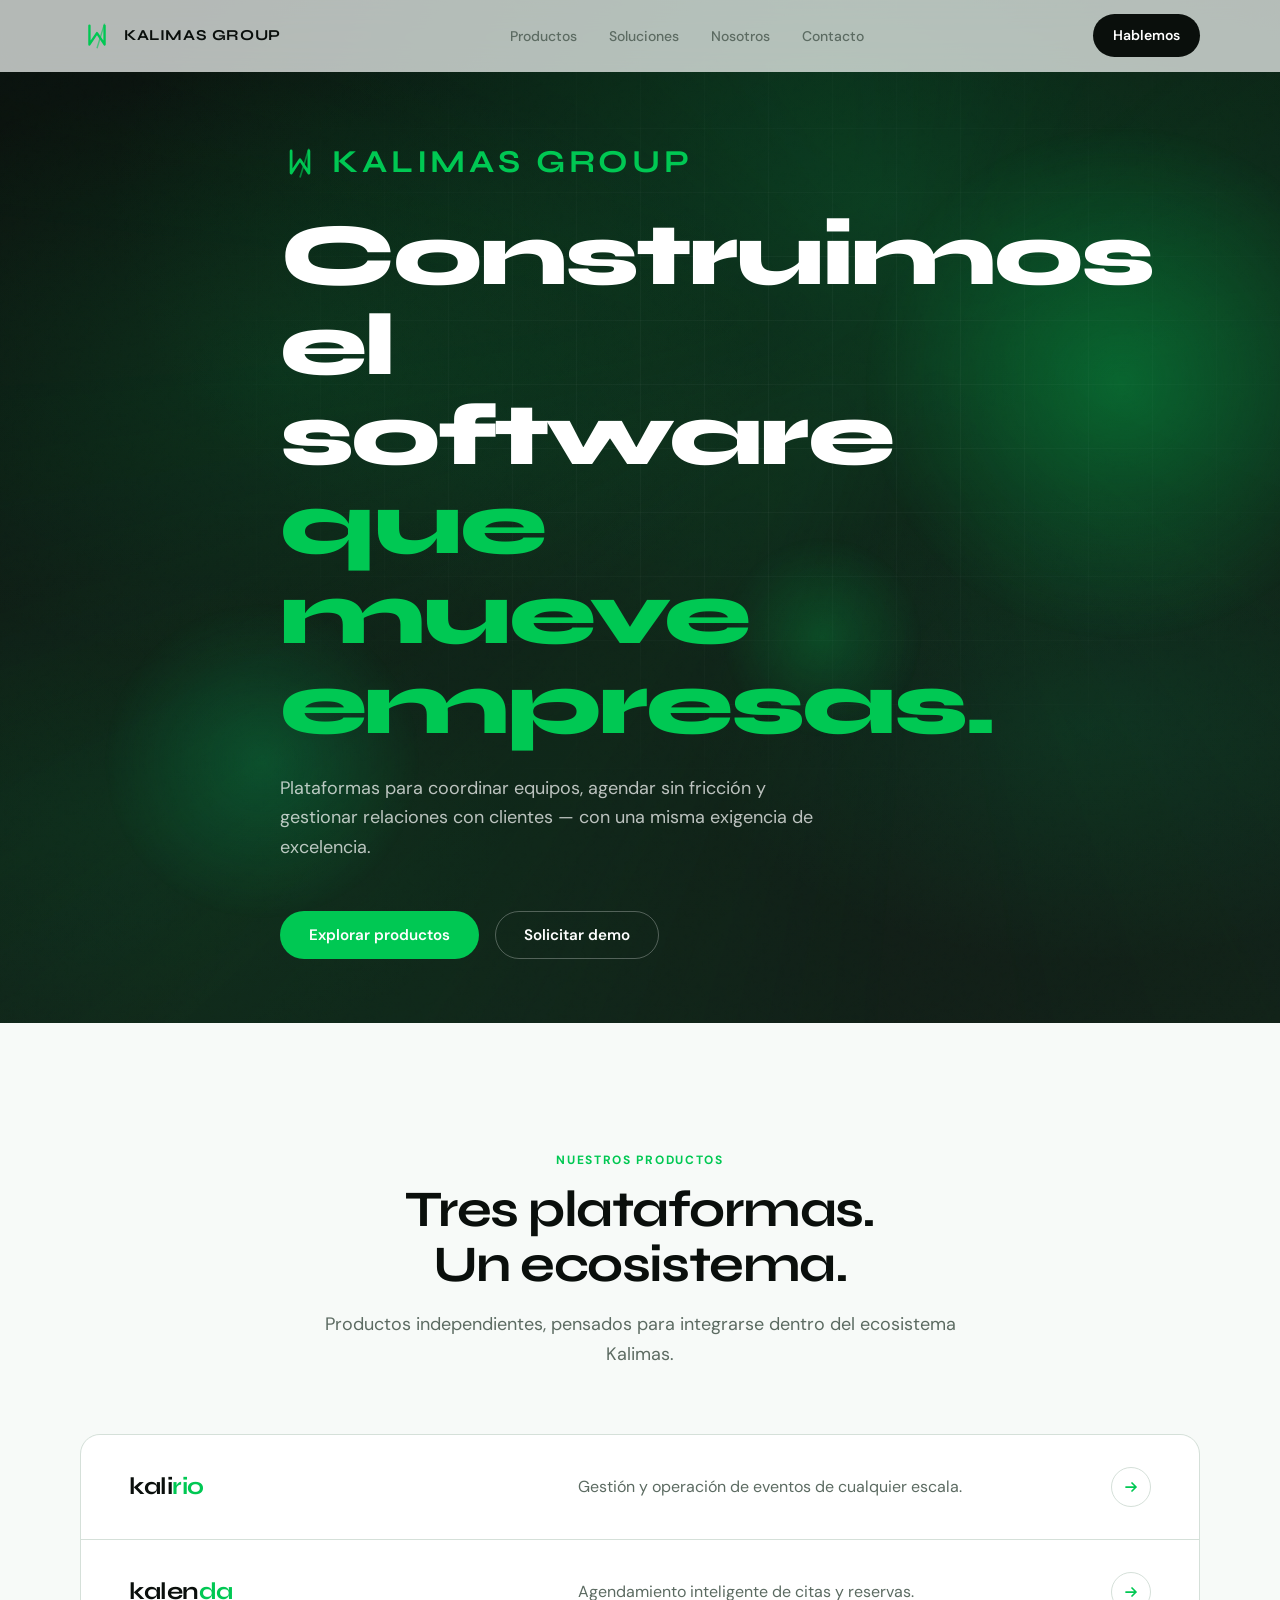
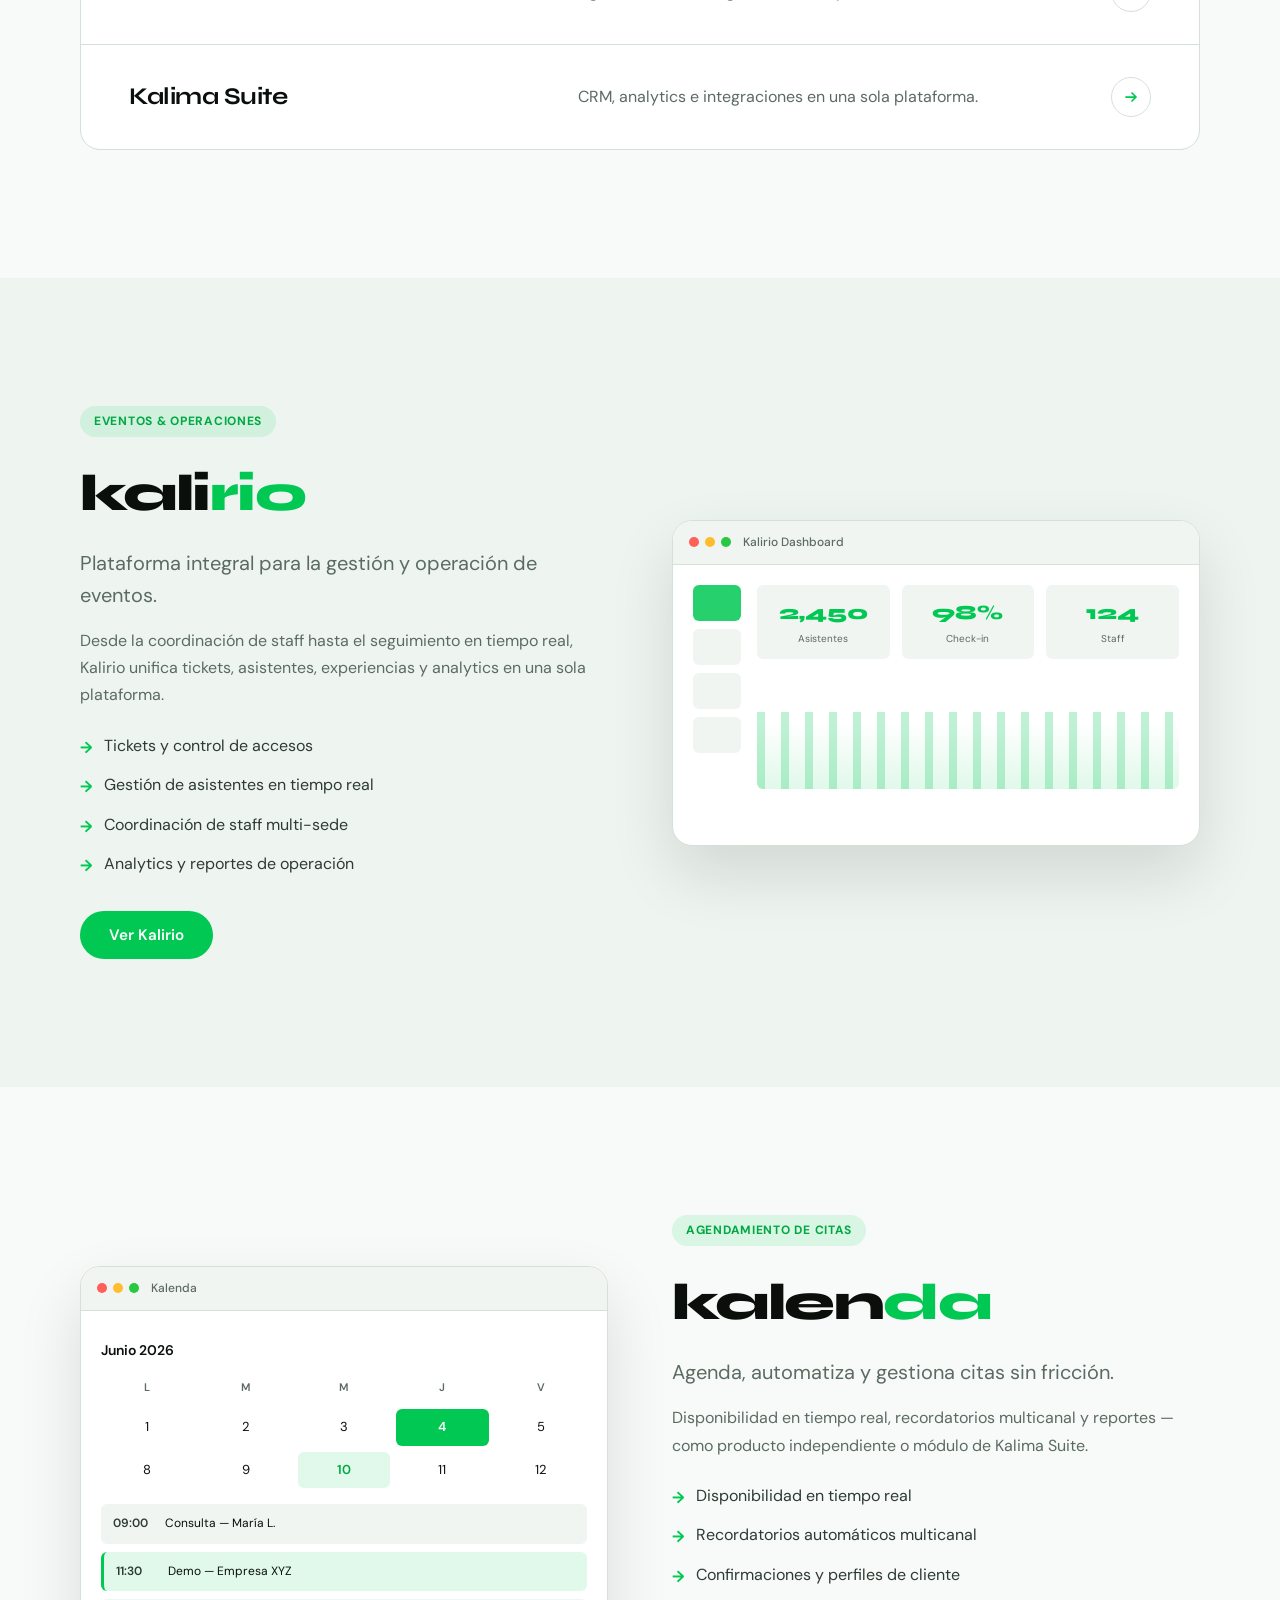
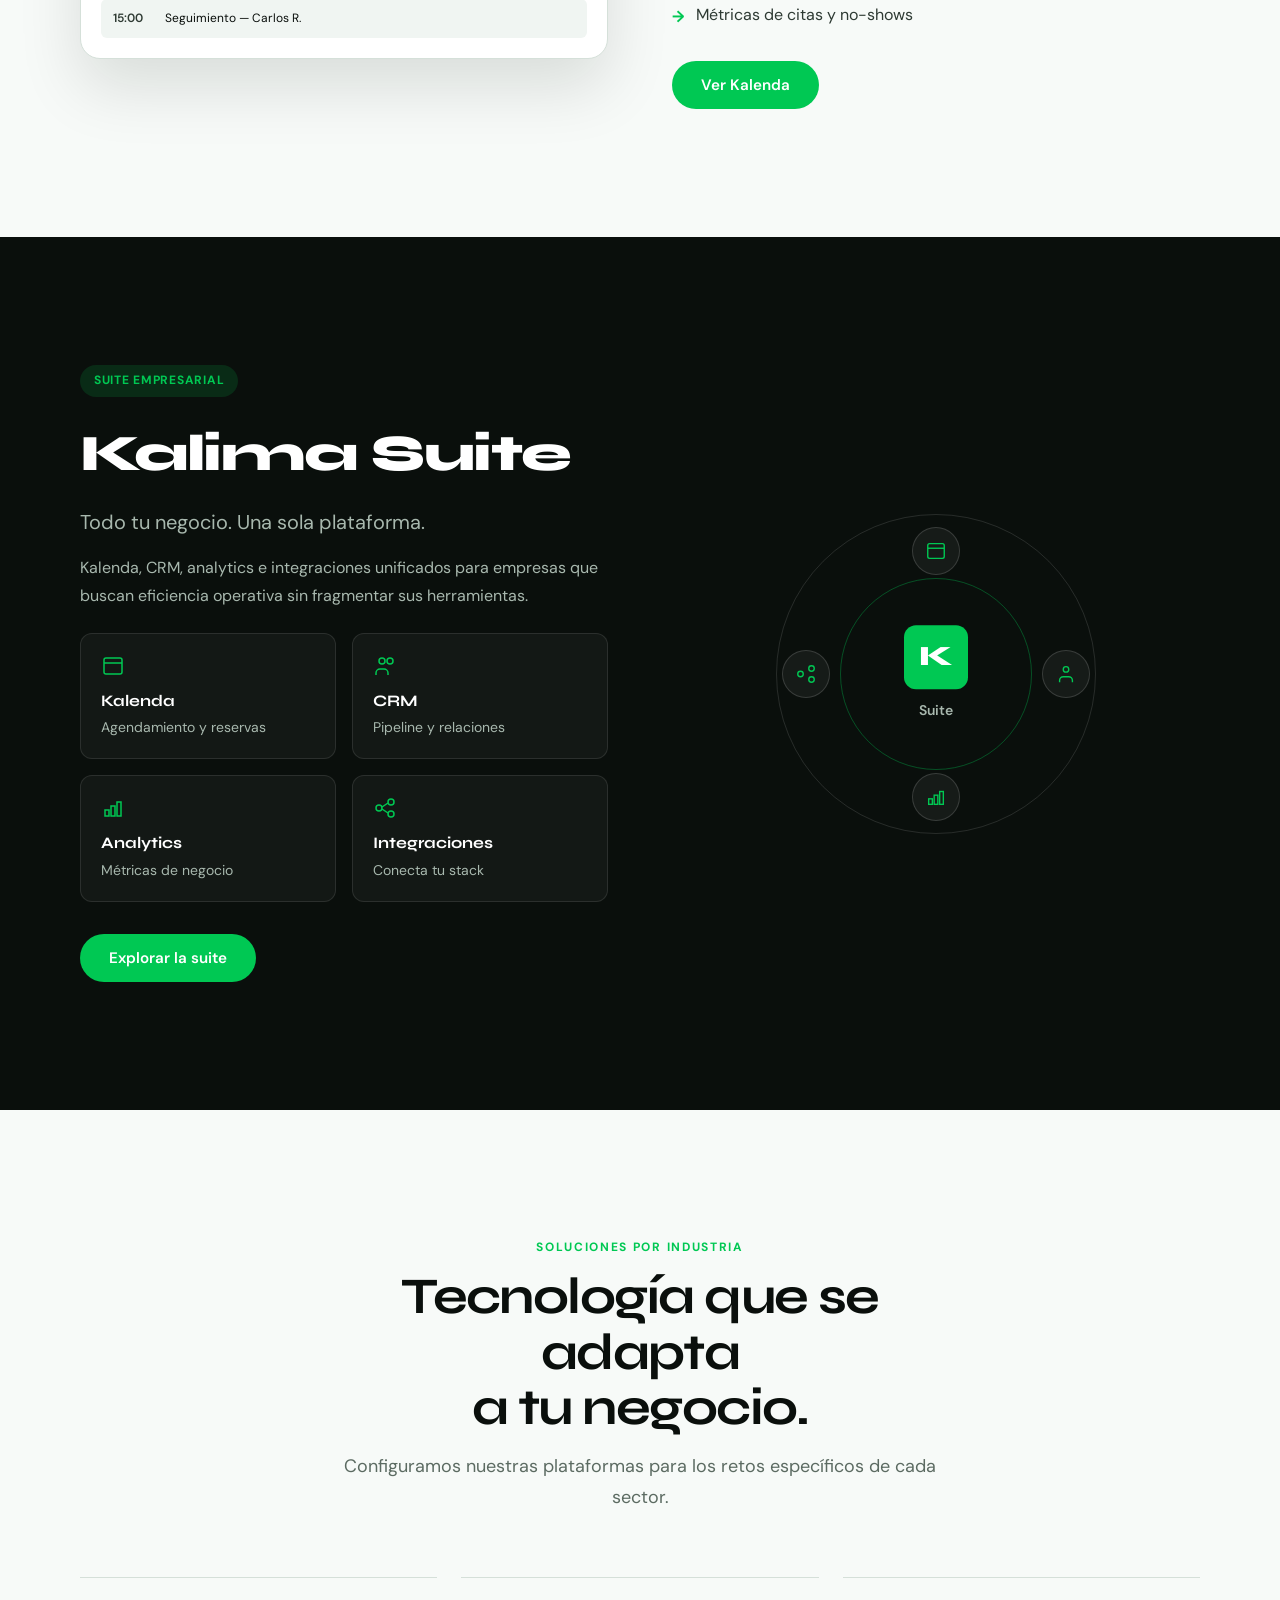
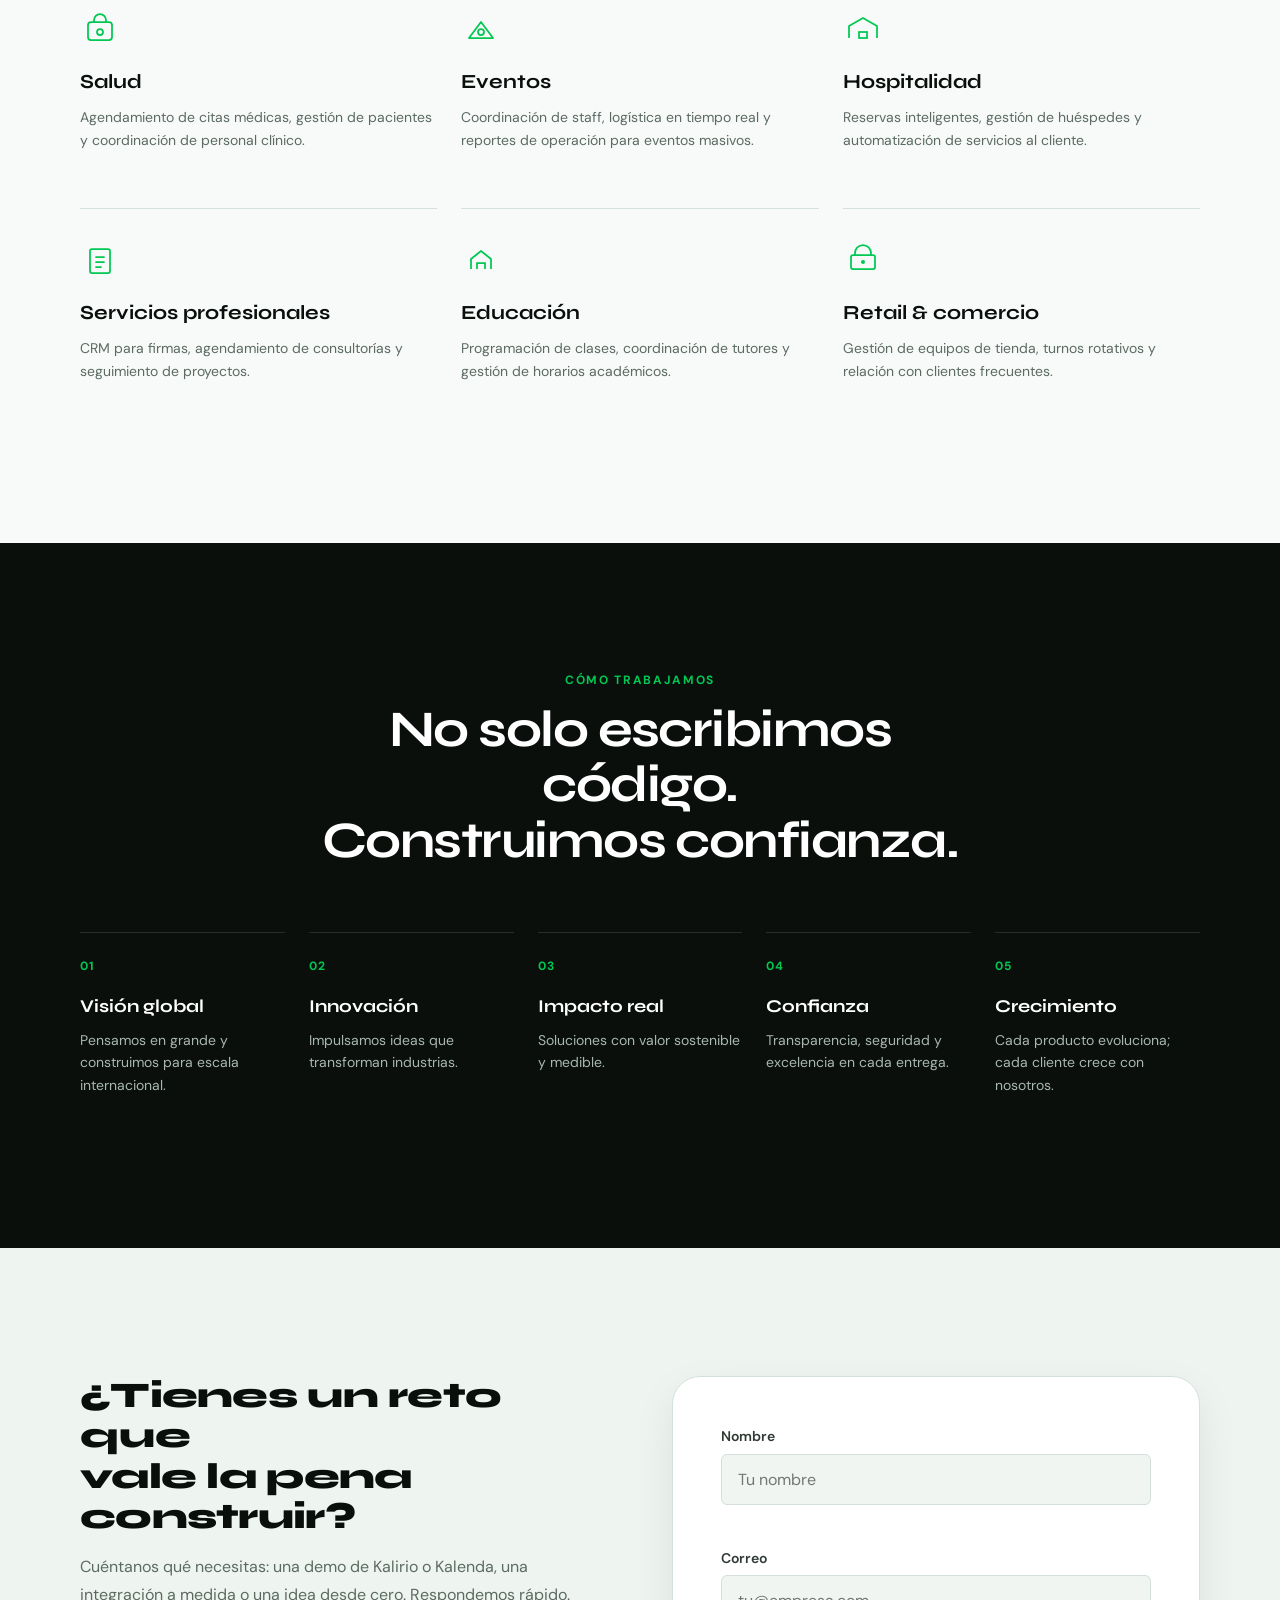
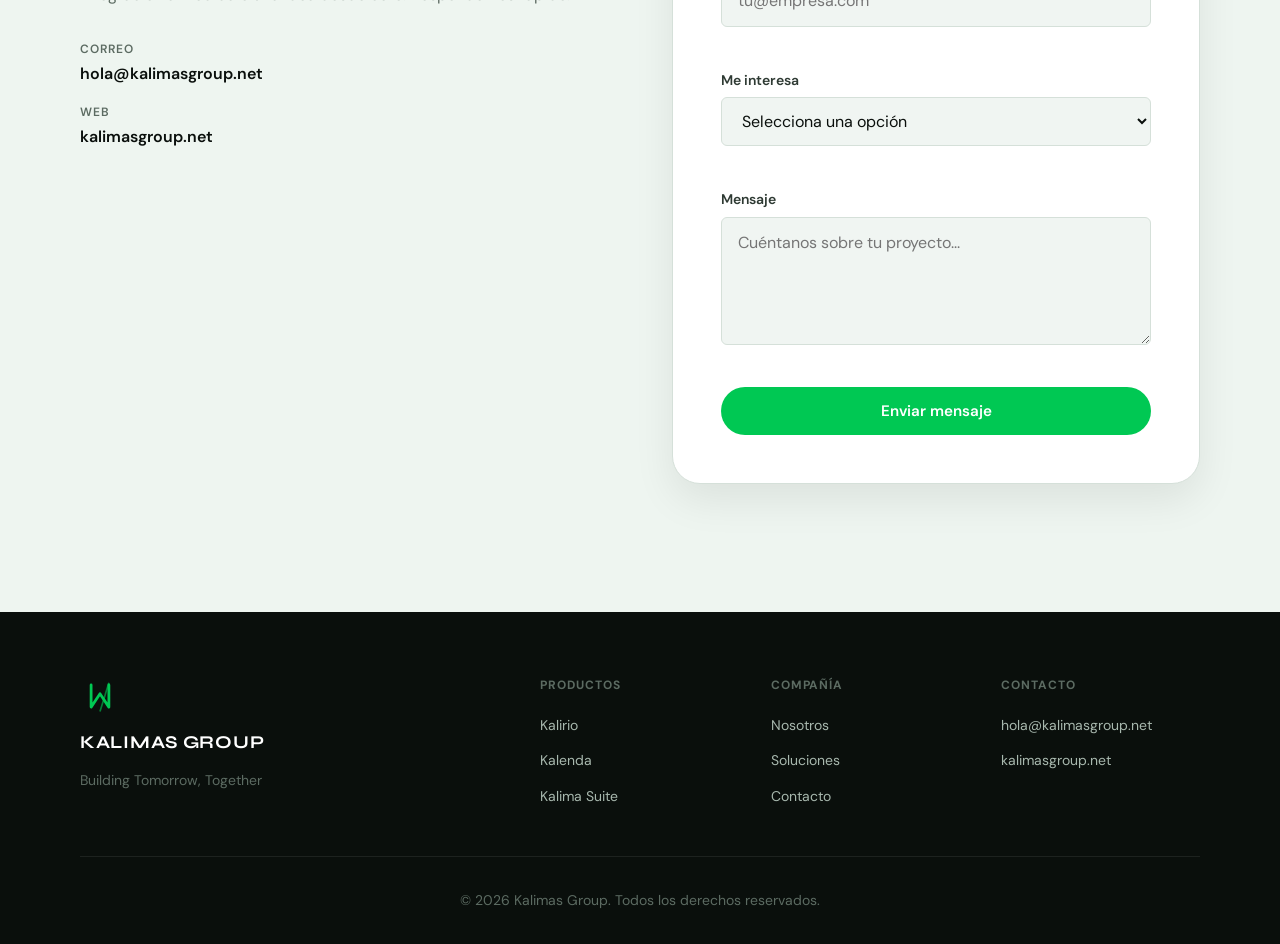
==== commit b403457c: "feat: add animation effect to the landing page" ====
--- a/index.html
+++ b/index.html
@@ -67,9 +67,20 @@
         <section class="hero" aria-labelledby="hero-heading">
             <div class="hero-atmosphere" aria-hidden="true"></div>
             <div class="hero-visual-plane" aria-hidden="true">
+                <div class="hero-aurora"></div>
+                <div class="hero-beams">
+                    <span class="hero-beam hero-beam-1"></span>
+                    <span class="hero-beam hero-beam-2"></span>
+                </div>
                 <div class="hero-orb hero-orb-1"></div>
                 <div class="hero-orb hero-orb-2"></div>
+                <div class="hero-orb hero-orb-3"></div>
                 <div class="hero-grid-lines"></div>
+                <div class="hero-particles">
+                    <span></span><span></span><span></span><span></span>
+                    <span></span><span></span><span></span><span></span>
+                    <span></span><span></span><span></span><span></span>
+                </div>
             </div>
             <div class="hero-content">
                 <p class="hero-brand">
--- a/styles.css
+++ b/styles.css
@@ -395,6 +395,20 @@
         radial-gradient(ellipse 80% 60% at 70% 20%, rgba(0, 200, 83, 0.18) 0%, transparent 55%),
         radial-gradient(ellipse 50% 40% at 10% 80%, rgba(0, 200, 83, 0.08) 0%, transparent 50%),
         linear-gradient(165deg, #0a0f0c 0%, #0f1a14 45%, #122018 100%);
+    background-size: 140% 140%, 120% 120%, 100% 100%;
+    background-position: 70% 20%, 10% 80%, center;
+    animation: heroAtmosphereShift 18s ease-in-out infinite alternate;
+}
+
+.hero-atmosphere::before {
+    content: "";
+    position: absolute;
+    inset: -20%;
+    background:
+        radial-gradient(ellipse 45% 35% at 30% 40%, rgba(0, 200, 83, 0.14) 0%, transparent 60%),
+        radial-gradient(ellipse 40% 30% at 75% 65%, rgba(0, 230, 118, 0.1) 0%, transparent 55%);
+    animation: heroGlowDrift 22s ease-in-out infinite alternate;
+    pointer-events: none;
 }
 
 .hero-atmosphere::after {
@@ -405,6 +419,7 @@
     opacity: 0.07;
     mix-blend-mode: overlay;
     pointer-events: none;
+    animation: heroGrainPulse 10s ease-in-out infinite alternate;
 }
 
 .hero-visual-plane {
@@ -414,11 +429,69 @@
     overflow: hidden;
 }
 
+.hero-aurora {
+    position: absolute;
+    inset: -10% -20%;
+    background: conic-gradient(
+        from 180deg at 65% 35%,
+        transparent 0deg,
+        rgba(0, 200, 83, 0.08) 40deg,
+        transparent 90deg,
+        rgba(0, 230, 118, 0.06) 160deg,
+        transparent 220deg,
+        rgba(0, 200, 83, 0.05) 280deg,
+        transparent 360deg
+    );
+    filter: blur(40px);
+    animation: heroAuroraSpin 40s linear infinite;
+    opacity: 0.85;
+}
+
+.hero-beams {
+    position: absolute;
+    inset: 0;
+    overflow: hidden;
+    pointer-events: none;
+}
+
+.hero-beam {
+    position: absolute;
+    top: -20%;
+    width: 2px;
+    height: 140%;
+    background: linear-gradient(
+        180deg,
+        transparent 0%,
+        rgba(0, 200, 83, 0.35) 35%,
+        rgba(0, 230, 118, 0.15) 55%,
+        transparent 100%
+    );
+    filter: blur(1px);
+    transform-origin: top center;
+    opacity: 0;
+    animation: heroBeamSweep 9s ease-in-out infinite;
+}
+
+.hero-beam-1 {
+    left: 62%;
+    transform: rotate(18deg);
+    animation-delay: 0s;
+}
+
+.hero-beam-2 {
+    left: 78%;
+    width: 1.5px;
+    transform: rotate(12deg);
+    animation-delay: -4.5s;
+    opacity: 0;
+}
+
 .hero-orb {
     position: absolute;
     border-radius: 50%;
     filter: blur(2px);
     animation: heroFloat 8s ease-in-out infinite;
+    will-change: transform, opacity;
 }
 
 .hero-orb-1 {
@@ -427,6 +500,7 @@
     right: -8%;
     top: 12%;
     background: radial-gradient(circle, rgba(0, 200, 83, 0.35) 0%, transparent 70%);
+    animation: heroFloat 8s ease-in-out infinite, heroOrbPulse 6s ease-in-out infinite;
 }
 
 .hero-orb-2 {
@@ -435,18 +509,61 @@
     left: 8%;
     bottom: 10%;
     background: radial-gradient(circle, rgba(0, 230, 118, 0.2) 0%, transparent 70%);
-    animation-delay: -3s;
+    animation: heroFloat 10s ease-in-out infinite reverse, heroOrbPulse 7s ease-in-out infinite;
+    animation-delay: -3s, -1.5s;
+}
+
+.hero-orb-3 {
+    width: min(22vw, 200px);
+    height: min(22vw, 200px);
+    right: 28%;
+    bottom: 28%;
+    background: radial-gradient(circle, rgba(0, 200, 83, 0.22) 0%, transparent 70%);
+    animation: heroFloat 12s ease-in-out infinite, heroOrbPulse 5s ease-in-out infinite;
+    animation-delay: -6s, -2s;
 }
 
 .hero-grid-lines {
     position: absolute;
-    inset: 0;
+    inset: -64px;
     background-image:
-        linear-gradient(rgba(255, 255, 255, 0.03) 1px, transparent 1px),
-        linear-gradient(90deg, rgba(255, 255, 255, 0.03) 1px, transparent 1px);
+        linear-gradient(rgba(255, 255, 255, 0.035) 1px, transparent 1px),
+        linear-gradient(90deg, rgba(255, 255, 255, 0.035) 1px, transparent 1px);
     background-size: 64px 64px;
     mask-image: radial-gradient(ellipse 70% 60% at 60% 40%, black 20%, transparent 75%);
-}
+    animation: heroGridDrift 28s linear infinite;
+    opacity: 0.9;
+}
+
+.hero-particles {
+    position: absolute;
+    inset: 0;
+    pointer-events: none;
+}
+
+.hero-particles span {
+    position: absolute;
+    width: 3px;
+    height: 3px;
+    border-radius: 50%;
+    background: rgba(0, 200, 83, 0.7);
+    box-shadow: 0 0 8px rgba(0, 200, 83, 0.45);
+    animation: heroParticleFloat 14s ease-in-out infinite;
+    opacity: 0;
+}
+
+.hero-particles span:nth-child(1)  { left: 12%; top: 70%; animation-delay: 0s; animation-duration: 13s; }
+.hero-particles span:nth-child(2)  { left: 22%; top: 45%; animation-delay: -2s; animation-duration: 16s; width: 2px; height: 2px; }
+.hero-particles span:nth-child(3)  { left: 35%; top: 80%; animation-delay: -4s; animation-duration: 12s; }
+.hero-particles span:nth-child(4)  { left: 48%; top: 30%; animation-delay: -1s; animation-duration: 15s; width: 2px; height: 2px; }
+.hero-particles span:nth-child(5)  { left: 58%; top: 55%; animation-delay: -6s; animation-duration: 14s; }
+.hero-particles span:nth-child(6)  { left: 68%; top: 25%; animation-delay: -3s; animation-duration: 17s; width: 4px; height: 4px; }
+.hero-particles span:nth-child(7)  { left: 75%; top: 68%; animation-delay: -5s; animation-duration: 13s; }
+.hero-particles span:nth-child(8)  { left: 82%; top: 40%; animation-delay: -7s; animation-duration: 15s; width: 2px; height: 2px; }
+.hero-particles span:nth-child(9)  { left: 18%; top: 22%; animation-delay: -8s; animation-duration: 18s; }
+.hero-particles span:nth-child(10) { left: 90%; top: 58%; animation-delay: -2.5s; animation-duration: 12s; }
+.hero-particles span:nth-child(11) { left: 42%; top: 62%; animation-delay: -9s; animation-duration: 16s; width: 2px; height: 2px; }
+.hero-particles span:nth-child(12) { left: 8%;  top: 50%; animation-delay: -4.5s; animation-duration: 14s; }
 
 .hero-content {
     width: min(100% - 48px, var(--container));
@@ -511,8 +628,83 @@
 }
 
 @keyframes heroFloat {
-    0%, 100% { transform: translateY(0) scale(1); }
-    50% { transform: translateY(-24px) scale(1.04); }
+    0%, 100% { transform: translate(0, 0) scale(1); }
+    50% { transform: translate(12px, -28px) scale(1.06); }
+}
+
+@keyframes heroAtmosphereShift {
+    0% {
+        background-position: 65% 18%, 12% 78%, center;
+        filter: hue-rotate(0deg) brightness(1);
+    }
+    100% {
+        background-position: 78% 28%, 5% 70%, center;
+        filter: hue-rotate(8deg) brightness(1.05);
+    }
+}
+
+@keyframes heroGlowDrift {
+    0% { transform: translate(0, 0) scale(1); opacity: 0.75; }
+    100% { transform: translate(6%, -4%) scale(1.12); opacity: 1; }
+}
+
+@keyframes heroGrainPulse {
+    0% { opacity: 0.05; }
+    100% { opacity: 0.1; }
+}
+
+@keyframes heroAuroraSpin {
+    from { transform: rotate(0deg); }
+    to { transform: rotate(360deg); }
+}
+
+@keyframes heroBeamSweep {
+    0%, 100% {
+        opacity: 0;
+        transform: translateX(0) rotate(18deg) scaleY(0.85);
+    }
+    15% {
+        opacity: 0.55;
+    }
+    45% {
+        opacity: 0.25;
+        transform: translateX(40px) rotate(18deg) scaleY(1);
+    }
+    70% {
+        opacity: 0;
+        transform: translateX(80px) rotate(18deg) scaleY(1.05);
+    }
+}
+
+@keyframes heroOrbPulse {
+    0%, 100% { opacity: 0.75; }
+    50% { opacity: 1; }
+}
+
+@keyframes heroGridDrift {
+    from { transform: translate(0, 0); }
+    to { transform: translate(64px, 64px); }
+}
+
+@keyframes heroParticleFloat {
+    0% {
+        opacity: 0;
+        transform: translateY(24px) scale(0.6);
+    }
+    15% {
+        opacity: 0.85;
+    }
+    50% {
+        opacity: 0.55;
+        transform: translateY(-40vh) scale(1);
+    }
+    85% {
+        opacity: 0.3;
+    }
+    100% {
+        opacity: 0;
+        transform: translateY(-70vh) scale(0.4);
+    }
 }
 
 /* ============================================
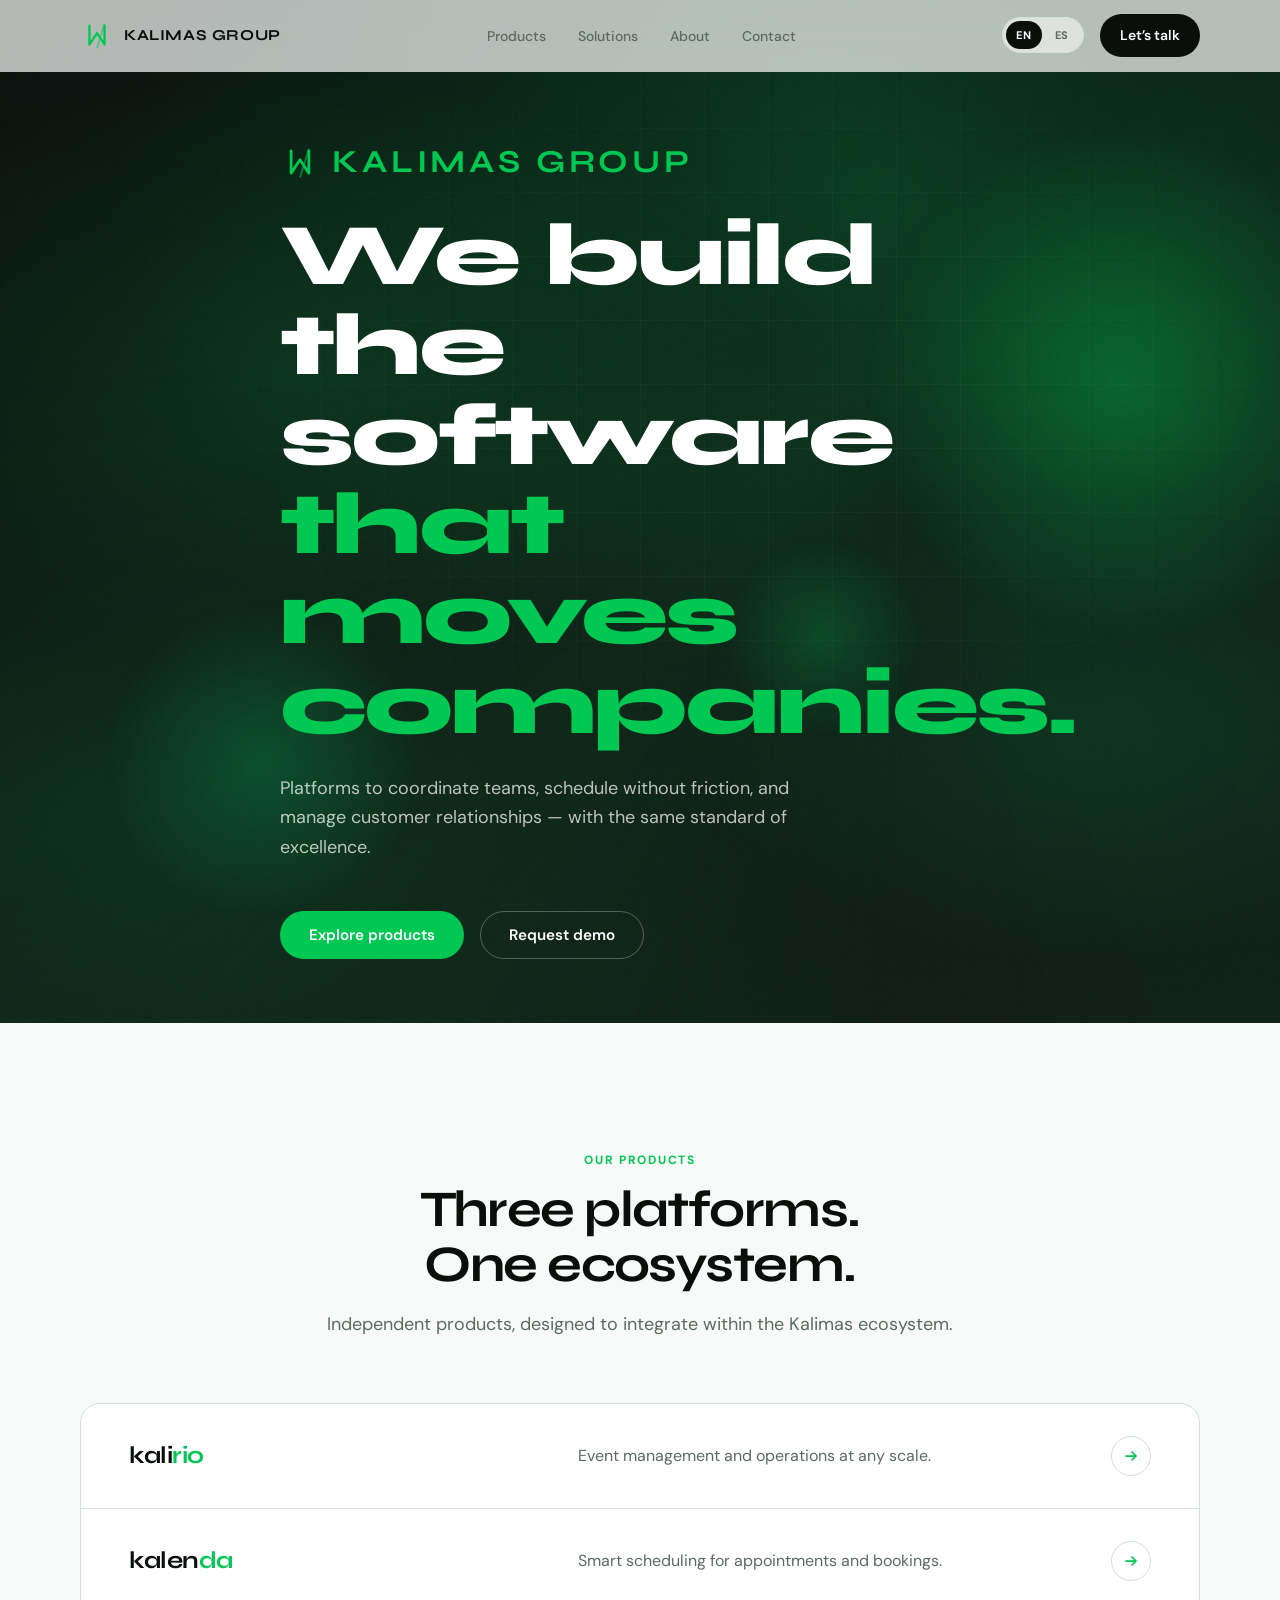
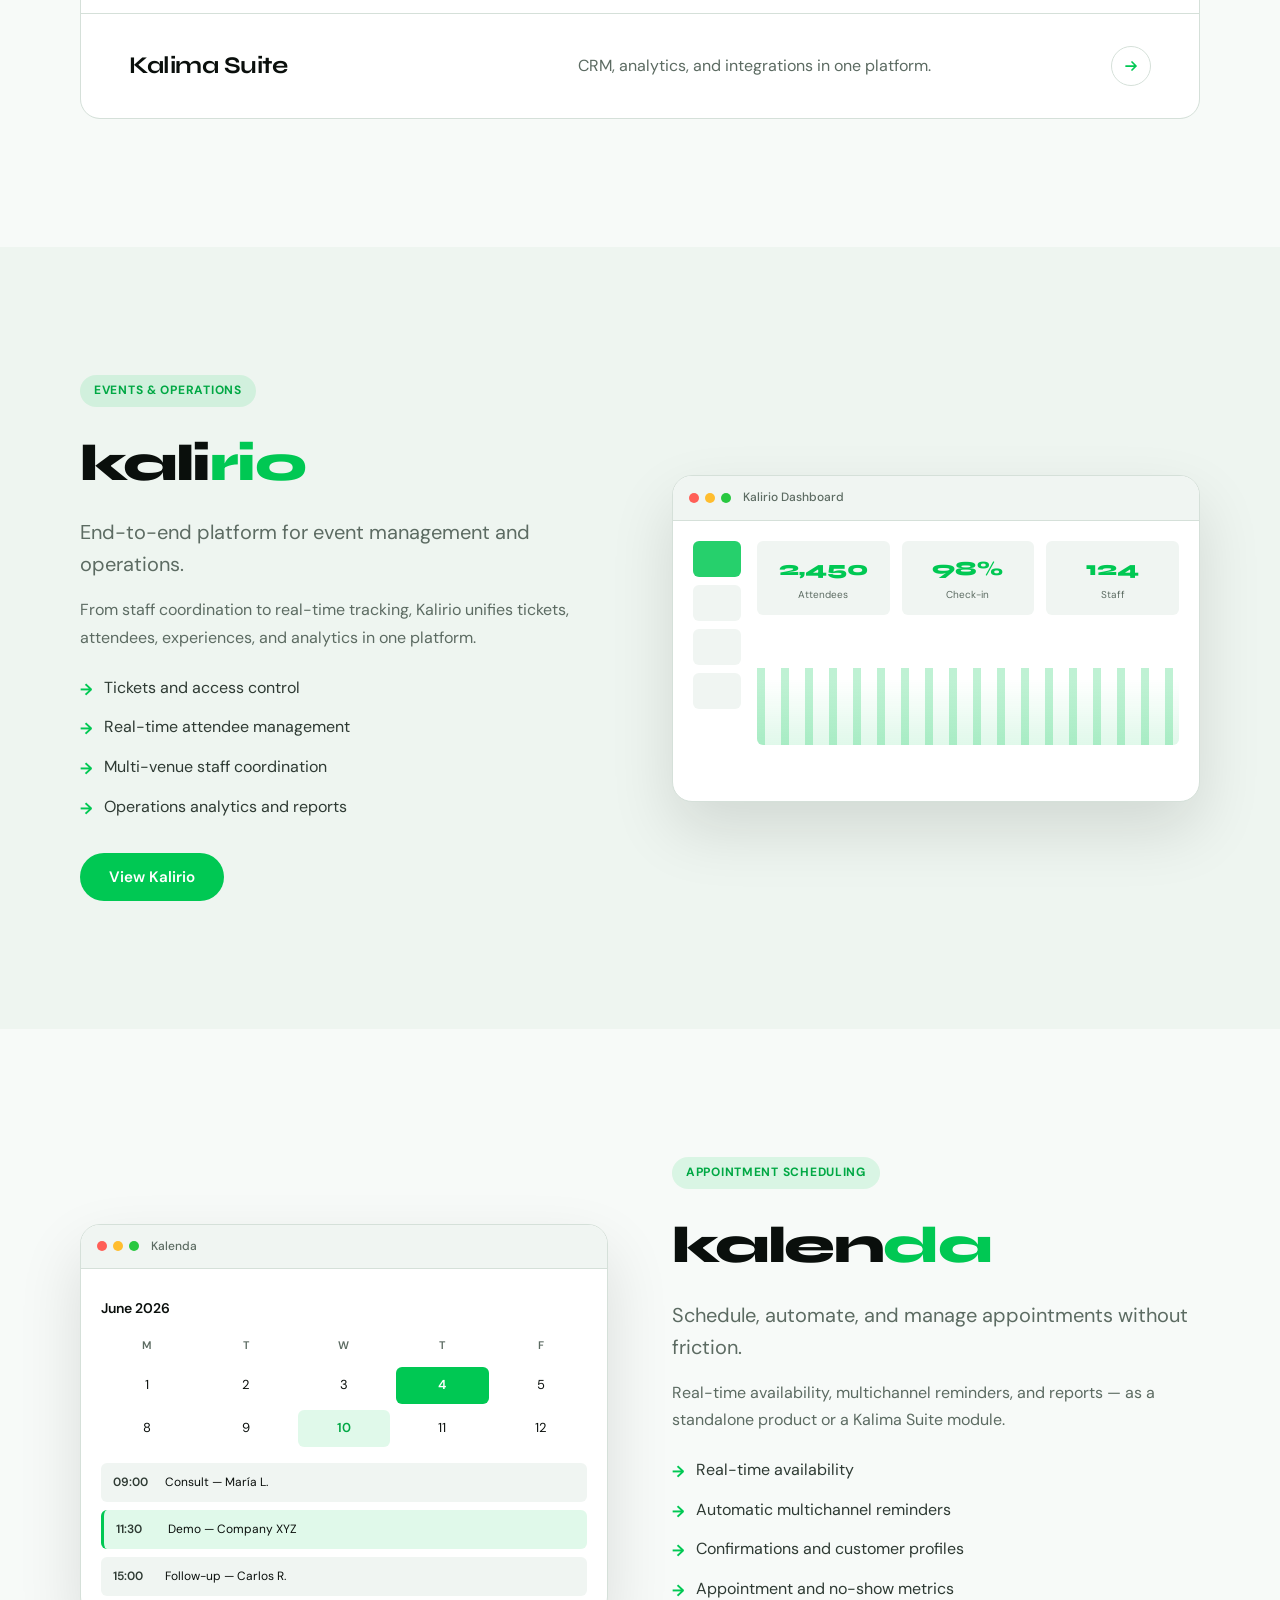
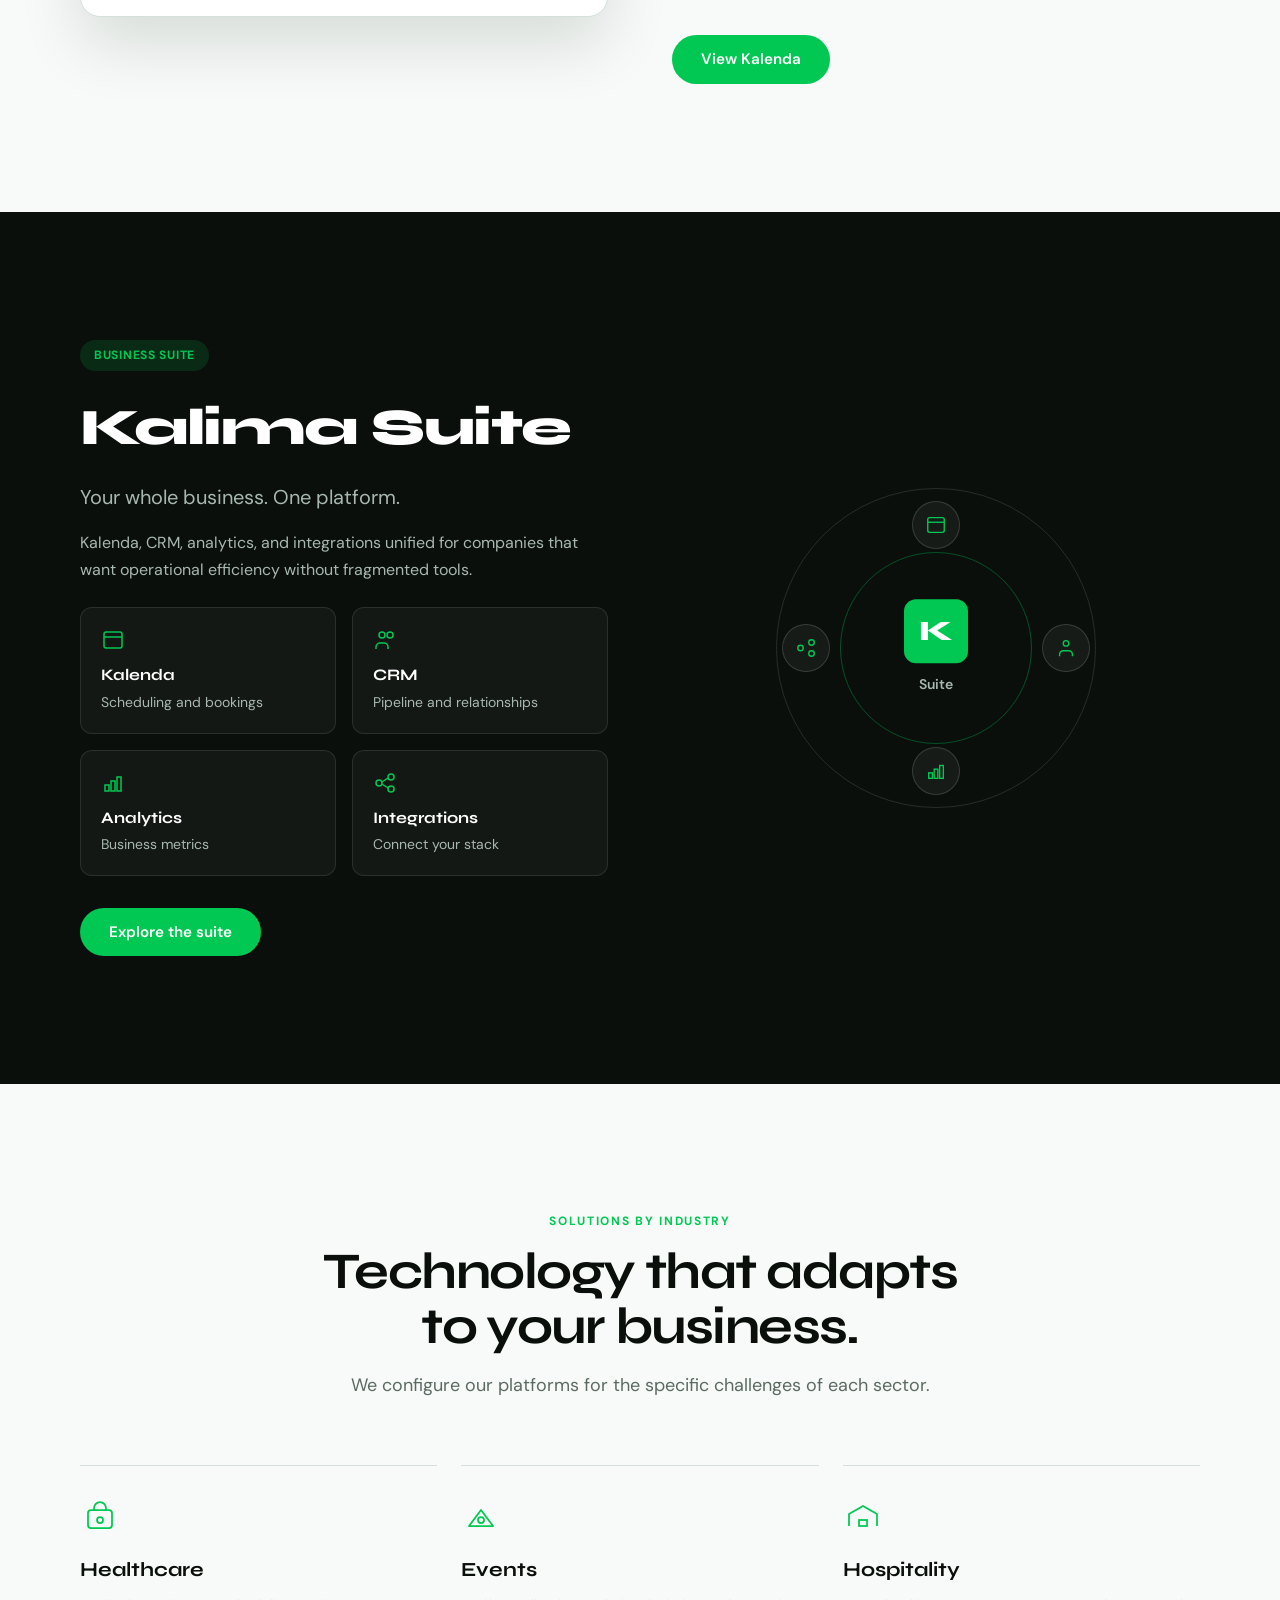
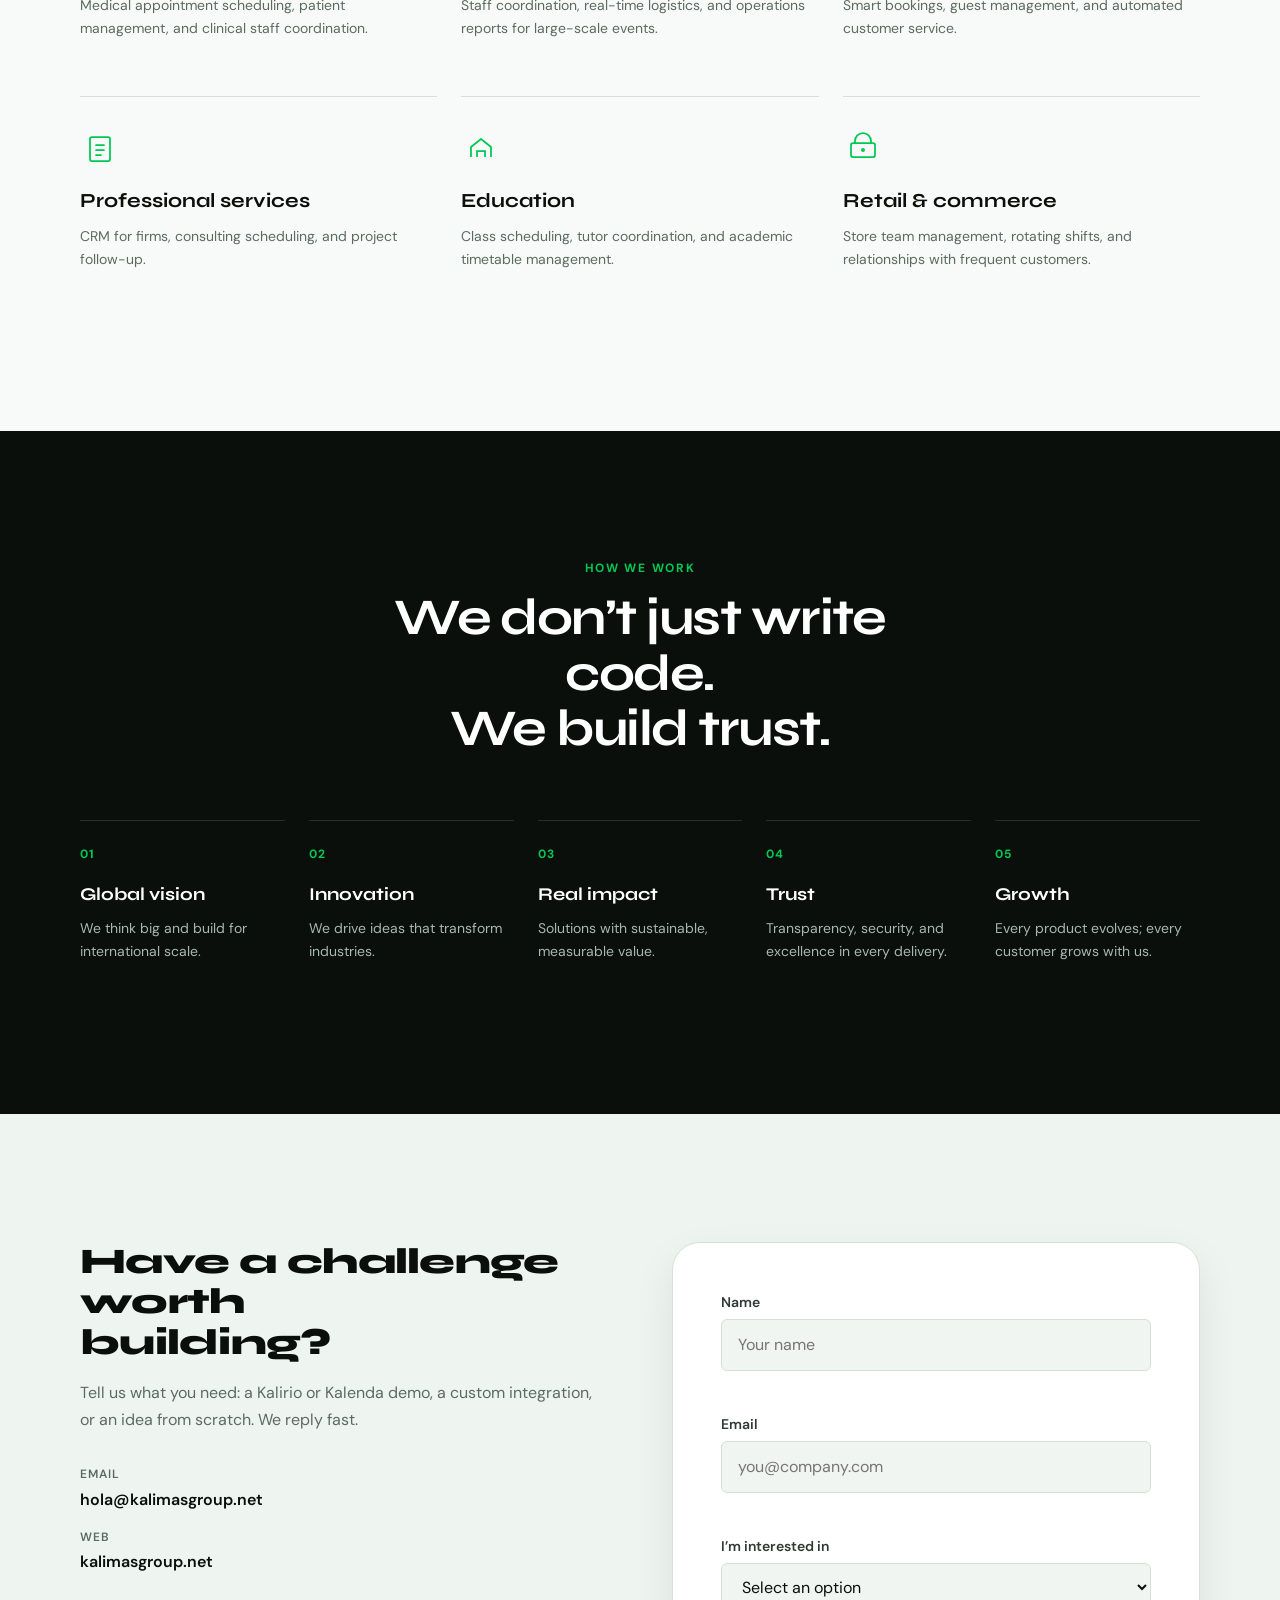
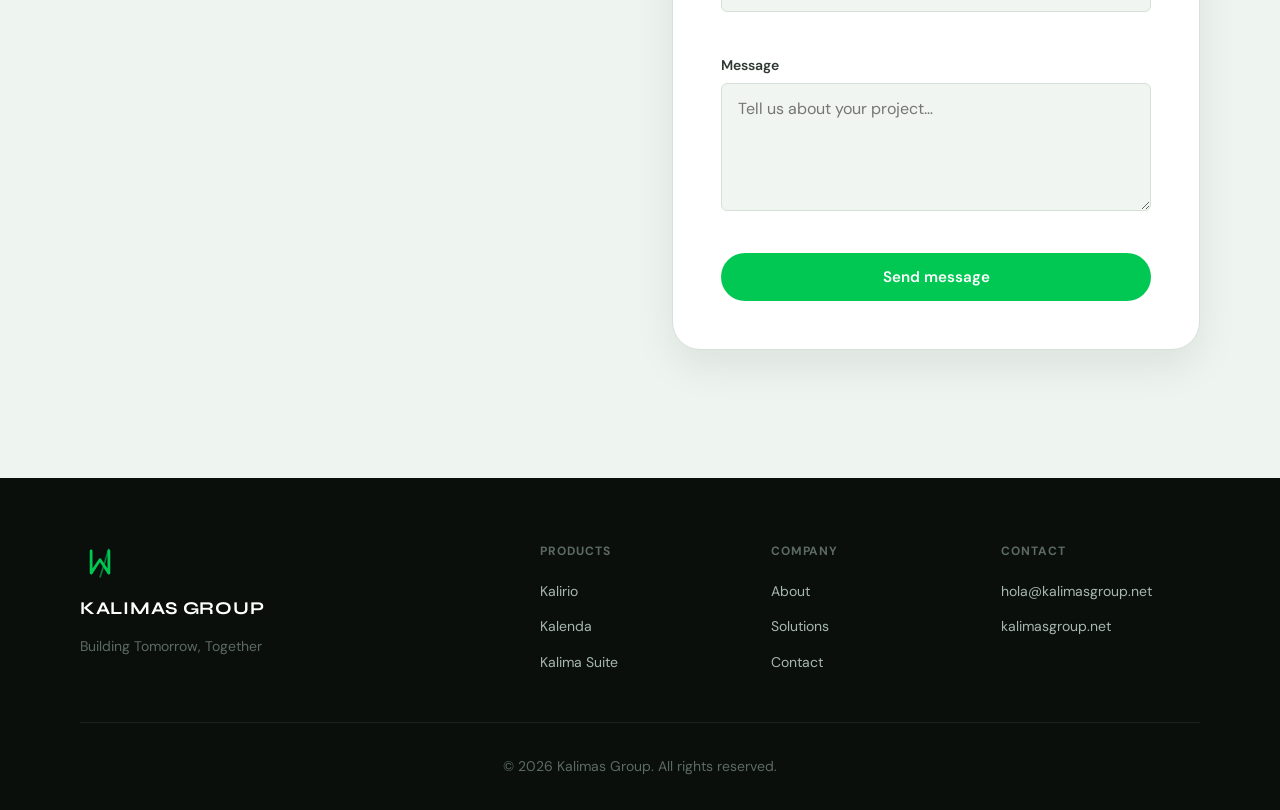
==== commit 2ef3c5da: "feat: enabled english option" ====
--- a/index.html
+++ b/index.html
@@ -1,37 +1,53 @@
 <!DOCTYPE html>
-<html lang="es">
+<html lang="en">
 <head>
     <meta charset="UTF-8">
     <meta name="viewport" content="width=device-width, initial-scale=1.0">
-    <title>Kalimas Group — Grupo Tecnológico</title>
-    <meta name="description" content="Construimos el software que mueve a las empresas del mañana. Plataformas tecnológicas para eventos, agendamiento y gestión empresarial.">
+    <title>Kalimas Group — Technology Group</title>
+    <meta name="description" content="We build the software that moves tomorrow’s companies. Platforms for events, scheduling, and business management.">
     <meta name="theme-color" content="#00c853">
     <link rel="canonical" href="https://kalimasgroup.net/">
     <link rel="icon" href="favicon.svg" type="image/svg+xml">
 
     <meta property="og:type" content="website">
     <meta property="og:url" content="https://kalimasgroup.net/">
-    <meta property="og:title" content="Kalimas Group — Grupo Tecnológico">
-    <meta property="og:description" content="Construimos el software que mueve a las empresas del mañana. Kalirio, Kalenda y Kalima Suite.">
-    <meta property="og:locale" content="es_ES">
+    <meta property="og:title" content="Kalimas Group — Technology Group">
+    <meta property="og:description" content="We build the software that moves tomorrow’s companies. Kalirio, Kalenda, and Kalima Suite.">
+    <meta property="og:locale" content="en_US">
     <meta property="og:site_name" content="Kalimas Group">
 
     <meta name="twitter:card" content="summary_large_image">
-    <meta name="twitter:title" content="Kalimas Group — Grupo Tecnológico">
-    <meta name="twitter:description" content="Plataformas tecnológicas para eventos, agendamiento y gestión empresarial.">
+    <meta name="twitter:title" content="Kalimas Group — Technology Group">
+    <meta name="twitter:description" content="Platforms for events, scheduling, and business management.">
+
+    <script>
+        (function () {
+            try {
+                var l = localStorage.getItem('kalimas-lang');
+                if (l !== 'es' && l !== 'en') l = 'en';
+                document.documentElement.lang = l;
+                document.documentElement.dataset.lang = l;
+            } catch (e) {
+                document.documentElement.lang = 'en';
+            }
+        })();
+    </script>
+    <style>
+        html[data-lang="es"]:not(.i18n-ready) body { visibility: hidden; }
+    </style>
 
     <link rel="preconnect" href="https://fonts.googleapis.com">
     <link rel="preconnect" href="https://fonts.gstatic.com" crossorigin>
     <link href="https://fonts.googleapis.com/css2?family=DM+Sans:ital,opsz,wght@0,9..40,400;0,9..40,500;0,9..40,600;0,9..40,700;1,9..40,400&family=Syne:wght@600;700;800&display=swap" rel="stylesheet">
     <link rel="stylesheet" href="styles.css">
 </head>
-<body>
-    <a class="skip-link" href="#main">Saltar al contenido</a>
+<body data-page="home">
+    <a class="skip-link" href="#main" data-i18n="a11y.skip">Skip to content</a>
 
     <header>
-        <nav class="nav" id="nav" aria-label="Principal">
+        <nav class="nav" id="nav" data-i18n-aria="a11y.nav" aria-label="Main">
             <div class="nav-container">
-                <a href="index.html" class="nav-logo" aria-label="Kalimas Group — Inicio">
+                <a href="index.html" class="nav-logo" data-i18n-aria="a11y.home" aria-label="Kalimas Group — Home">
                     <svg class="nav-logo-svg" width="36" height="36" viewBox="0 0 36 36" fill="none" aria-hidden="true">
                         <path d="M10 8v20l8-12 8 12V8" stroke="#00c853" stroke-width="2.5" stroke-linecap="round" stroke-linejoin="round"/>
                         <line x1="26" y1="6" x2="18" y2="32" stroke="#00c853" stroke-width="1.5" opacity="0.6"/>
@@ -39,13 +55,19 @@
                     <span class="logo-text">KALIMAS GROUP</span>
                 </a>
                 <ul class="nav-links">
-                    <li><a href="#productos">Productos</a></li>
-                    <li><a href="#soluciones">Soluciones</a></li>
-                    <li><a href="#nosotros">Nosotros</a></li>
-                    <li><a href="#contacto">Contacto</a></li>
+                    <li><a href="#productos" data-i18n="nav.products">Products</a></li>
+                    <li><a href="#soluciones" data-i18n="nav.solutions">Solutions</a></li>
+                    <li><a href="#nosotros" data-i18n="nav.about">About</a></li>
+                    <li><a href="#contacto" data-i18n="nav.contact">Contact</a></li>
                 </ul>
-                <a href="#contacto" class="nav-cta">Hablemos</a>
-                <button class="nav-toggle" type="button" aria-label="Abrir menú" aria-expanded="false" aria-controls="mobileMenu">
+                <div class="nav-actions">
+                    <div class="lang-switch" role="group" data-i18n-aria="a11y.lang" aria-label="Language">
+                        <button type="button" class="lang-btn is-active" data-lang="en" aria-pressed="true">EN</button>
+                        <button type="button" class="lang-btn" data-lang="es" aria-pressed="false">ES</button>
+                    </div>
+                    <a href="#contacto" class="nav-cta" data-i18n="nav.cta">Let’s talk</a>
+                </div>
+                <button class="nav-toggle" type="button" data-i18n-aria="a11y.menuOpen" aria-label="Open menu" aria-expanded="false" aria-controls="mobileMenu">
                     <span></span>
                     <span></span>
                 </button>
@@ -54,12 +76,16 @@
 
         <div class="mobile-menu" id="mobileMenu" hidden>
             <ul class="mobile-menu-links">
-                <li><a href="#productos">Productos</a></li>
-                <li><a href="#soluciones">Soluciones</a></li>
-                <li><a href="#nosotros">Nosotros</a></li>
-                <li><a href="#contacto">Contacto</a></li>
+                <li><a href="#productos" data-i18n="nav.products">Products</a></li>
+                <li><a href="#soluciones" data-i18n="nav.solutions">Solutions</a></li>
+                <li><a href="#nosotros" data-i18n="nav.about">About</a></li>
+                <li><a href="#contacto" data-i18n="nav.contact">Contact</a></li>
             </ul>
-            <a href="#contacto" class="btn btn-primary mobile-menu-cta">Hablemos</a>
+            <div class="lang-switch lang-switch-mobile" role="group" data-i18n-aria="a11y.lang" aria-label="Language">
+                <button type="button" class="lang-btn is-active" data-lang="en" aria-pressed="true">EN</button>
+                <button type="button" class="lang-btn" data-lang="es" aria-pressed="false">ES</button>
+            </div>
+            <a href="#contacto" class="btn btn-primary mobile-menu-cta" data-i18n="nav.cta">Let’s talk</a>
         </div>
     </header>
 
@@ -90,16 +116,16 @@
                     </svg>
                     KALIMAS GROUP
                 </p>
-                <h1 class="hero-title" id="hero-heading">
-                    Construimos el software<br>
-                    <span>que mueve empresas.</span>
+                <h1 class="hero-title" id="hero-heading" data-i18n-html="home.hero.title">
+                    We build the software<br>
+                    <span>that moves companies.</span>
                 </h1>
-                <p class="hero-subtitle">
-                    Plataformas para coordinar equipos, agendar sin fricción y gestionar relaciones con clientes — con una misma exigencia de excelencia.
+                <p class="hero-subtitle" data-i18n="home.hero.subtitle">
+                    Platforms to coordinate teams, schedule without friction, and manage customer relationships — with the same standard of excellence.
                 </p>
                 <div class="hero-actions">
-                    <a href="#productos" class="btn btn-primary">Explorar productos</a>
-                    <a href="#contacto" class="btn btn-secondary">Solicitar demo</a>
+                    <a href="#productos" class="btn btn-primary" data-i18n="home.hero.ctaProducts">Explore products</a>
+                    <a href="#contacto" class="btn btn-secondary" data-i18n="home.hero.ctaDemo">Request demo</a>
                 </div>
             </div>
         </section>
@@ -107,30 +133,30 @@
         <section class="section" id="productos" aria-labelledby="productos-heading">
             <div class="container">
                 <div class="section-header centered reveal">
-                    <p class="section-tag">Nuestros productos</p>
-                    <h2 class="section-title" id="productos-heading">Tres plataformas.<br>Un ecosistema.</h2>
-                    <p class="section-desc">
-                        Productos independientes, pensados para integrarse dentro del ecosistema Kalimas.
+                    <p class="section-tag" data-i18n="home.products.tag">Our products</p>
+                    <h2 class="section-title" id="productos-heading" data-i18n-html="home.products.title">Three platforms.<br>One ecosystem.</h2>
+                    <p class="section-desc" data-i18n="home.products.desc">
+                        Independent products, designed to integrate within the Kalimas ecosystem.
                     </p>
                 </div>
                 <div class="products-list reveal">
                     <a class="product-row" href="productos/kalirio.html">
                         <h3 class="product-row-name">kali<em>rio</em></h3>
-                        <p class="product-row-desc">Gestión y operación de eventos de cualquier escala.</p>
+                        <p class="product-row-desc" data-i18n="home.products.kalirio">Event management and operations at any scale.</p>
                         <span class="product-row-arrow" aria-hidden="true">
                             <svg width="16" height="16" viewBox="0 0 16 16" fill="none"><path d="M3 8h10M9 4l4 4-4 4" stroke="currentColor" stroke-width="1.75" stroke-linecap="round" stroke-linejoin="round"/></svg>
                         </span>
                     </a>
                     <a class="product-row" href="productos/kalenda.html">
                         <h3 class="product-row-name">kalen<em>da</em></h3>
-                        <p class="product-row-desc">Agendamiento inteligente de citas y reservas.</p>
+                        <p class="product-row-desc" data-i18n="home.products.kalenda">Smart scheduling for appointments and bookings.</p>
                         <span class="product-row-arrow" aria-hidden="true">
                             <svg width="16" height="16" viewBox="0 0 16 16" fill="none"><path d="M3 8h10M9 4l4 4-4 4" stroke="currentColor" stroke-width="1.75" stroke-linecap="round" stroke-linejoin="round"/></svg>
                         </span>
                     </a>
                     <a class="product-row" href="productos/kalima-suite.html">
                         <h3 class="product-row-name">Kalima Suite</h3>
-                        <p class="product-row-desc">CRM, analytics e integraciones en una sola plataforma.</p>
+                        <p class="product-row-desc" data-i18n="home.products.suite">CRM, analytics, and integrations in one platform.</p>
                         <span class="product-row-arrow" aria-hidden="true">
                             <svg width="16" height="16" viewBox="0 0 16 16" fill="none"><path d="M3 8h10M9 4l4 4-4 4" stroke="currentColor" stroke-width="1.75" stroke-linecap="round" stroke-linejoin="round"/></svg>
                         </span>
@@ -143,22 +169,21 @@
             <div class="container">
                 <div class="product-layout">
                     <div class="product-info reveal">
-                        <div class="product-badge">Eventos &amp; Operaciones</div>
+                        <div class="product-badge" data-i18n="home.kalirio.badge">Events &amp; Operations</div>
                         <h3 class="product-name" id="kalirio-heading">
                             kali<span class="product-name-accent">rio</span>
                         </h3>
-                        <p class="product-tagline">Plataforma integral para la gestión y operación de eventos.</p>
-                        <p class="product-description">
-                            Desde la coordinación de staff hasta el seguimiento en tiempo real,
-                            Kalirio unifica tickets, asistentes, experiencias y analytics en una sola plataforma.
+                        <p class="product-tagline" data-i18n="home.kalirio.tagline">End-to-end platform for event management and operations.</p>
+                        <p class="product-description" data-i18n="home.kalirio.desc">
+                            From staff coordination to real-time tracking, Kalirio unifies tickets, attendees, experiences, and analytics in one platform.
                         </p>
                         <ul class="product-features">
-                            <li><span class="feature-icon" aria-hidden="true">→</span><span>Tickets y control de accesos</span></li>
-                            <li><span class="feature-icon" aria-hidden="true">→</span><span>Gestión de asistentes en tiempo real</span></li>
-                            <li><span class="feature-icon" aria-hidden="true">→</span><span>Coordinación de staff multi-sede</span></li>
-                            <li><span class="feature-icon" aria-hidden="true">→</span><span>Analytics y reportes de operación</span></li>
+                            <li><span class="feature-icon" aria-hidden="true">→</span><span data-i18n="home.kalirio.f1">Tickets and access control</span></li>
+                            <li><span class="feature-icon" aria-hidden="true">→</span><span data-i18n="home.kalirio.f2">Real-time attendee management</span></li>
+                            <li><span class="feature-icon" aria-hidden="true">→</span><span data-i18n="home.kalirio.f3">Multi-venue staff coordination</span></li>
+                            <li><span class="feature-icon" aria-hidden="true">→</span><span data-i18n="home.kalirio.f4">Operations analytics and reports</span></li>
                         </ul>
-                        <a href="productos/kalirio.html" class="btn btn-primary">Ver Kalirio</a>
+                        <a href="productos/kalirio.html" class="btn btn-primary" data-i18n="home.kalirio.cta">View Kalirio</a>
                     </div>
                     <div class="product-visual reveal reveal-delay-1">
                         <div class="product-mockup mockup-kalirio" aria-hidden="true">
@@ -175,9 +200,9 @@
                                 </div>
                                 <div class="mockup-content">
                                     <div class="mockup-stat-row">
-                                        <div class="mockup-stat"><span class="stat-number">2,450</span><span class="stat-label">Asistentes</span></div>
-                                        <div class="mockup-stat"><span class="stat-number">98%</span><span class="stat-label">Check-in</span></div>
-                                        <div class="mockup-stat"><span class="stat-number">124</span><span class="stat-label">Staff</span></div>
+                                        <div class="mockup-stat"><span class="stat-number">2,450</span><span class="stat-label" data-i18n="home.kalirio.stat1">Attendees</span></div>
+                                        <div class="mockup-stat"><span class="stat-number">98%</span><span class="stat-label" data-i18n="home.kalirio.stat2">Check-in</span></div>
+                                        <div class="mockup-stat"><span class="stat-number">124</span><span class="stat-label" data-i18n="home.kalirio.stat3">Staff</span></div>
                                     </div>
                                     <div class="mockup-chart"></div>
                                 </div>
@@ -192,22 +217,21 @@
             <div class="container">
                 <div class="product-layout product-layout-reverse">
                     <div class="product-info reveal">
-                        <div class="product-badge">Agendamiento de citas</div>
+                        <div class="product-badge" data-i18n="home.kalenda.badge">Appointment scheduling</div>
                         <h3 class="product-name" id="kalenda-heading">
                             kalen<span class="product-name-accent">da</span>
                         </h3>
-                        <p class="product-tagline">Agenda, automatiza y gestiona citas sin fricción.</p>
-                        <p class="product-description">
-                            Disponibilidad en tiempo real, recordatorios multicanal y reportes —
-                            como producto independiente o módulo de Kalima Suite.
+                        <p class="product-tagline" data-i18n="home.kalenda.tagline">Schedule, automate, and manage appointments without friction.</p>
+                        <p class="product-description" data-i18n="home.kalenda.desc">
+                            Real-time availability, multichannel reminders, and reports — as a standalone product or a Kalima Suite module.
                         </p>
                         <ul class="product-features">
-                            <li><span class="feature-icon" aria-hidden="true">→</span><span>Disponibilidad en tiempo real</span></li>
-                            <li><span class="feature-icon" aria-hidden="true">→</span><span>Recordatorios automáticos multicanal</span></li>
-                            <li><span class="feature-icon" aria-hidden="true">→</span><span>Confirmaciones y perfiles de cliente</span></li>
-                            <li><span class="feature-icon" aria-hidden="true">→</span><span>Métricas de citas y no-shows</span></li>
+                            <li><span class="feature-icon" aria-hidden="true">→</span><span data-i18n="home.kalenda.f1">Real-time availability</span></li>
+                            <li><span class="feature-icon" aria-hidden="true">→</span><span data-i18n="home.kalenda.f2">Automatic multichannel reminders</span></li>
+                            <li><span class="feature-icon" aria-hidden="true">→</span><span data-i18n="home.kalenda.f3">Confirmations and customer profiles</span></li>
+                            <li><span class="feature-icon" aria-hidden="true">→</span><span data-i18n="home.kalenda.f4">Appointment and no-show metrics</span></li>
                         </ul>
-                        <a href="productos/kalenda.html" class="btn btn-primary">Ver Kalenda</a>
+                        <a href="productos/kalenda.html" class="btn btn-primary" data-i18n="home.kalenda.cta">View Kalenda</a>
                     </div>
                     <div class="product-visual reveal reveal-delay-1">
                         <div class="product-mockup mockup-kalenda" aria-hidden="true">
@@ -217,16 +241,20 @@
                             </div>
                             <div class="mockup-body">
                                 <div class="mockup-calendar">
-                                    <div class="cal-header"><span>Junio 2026</span></div>
+                                    <div class="cal-header"><span data-i18n="home.kalenda.month">June 2026</span></div>
                                     <div class="cal-grid">
-                                        <div class="cal-day">L</div><div class="cal-day">M</div><div class="cal-day">M</div><div class="cal-day">J</div><div class="cal-day">V</div>
+                                        <div class="cal-day" data-i18n="home.cal.mon">M</div>
+                                        <div class="cal-day" data-i18n="home.cal.tue">T</div>
+                                        <div class="cal-day" data-i18n="home.cal.wed">W</div>
+                                        <div class="cal-day" data-i18n="home.cal.thu">T</div>
+                                        <div class="cal-day" data-i18n="home.cal.fri">F</div>
                                         <div class="cal-num">1</div><div class="cal-num">2</div><div class="cal-num">3</div><div class="cal-num active">4</div><div class="cal-num">5</div>
                                         <div class="cal-num">8</div><div class="cal-num">9</div><div class="cal-num highlight">10</div><div class="cal-num">11</div><div class="cal-num">12</div>
                                     </div>
                                     <div class="cal-events">
-                                        <div class="cal-event"><span class="event-time">09:00</span><span class="event-name">Consulta — María L.</span></div>
-                                        <div class="cal-event event-confirmed"><span class="event-time">11:30</span><span class="event-name">Demo — Empresa XYZ</span></div>
-                                        <div class="cal-event"><span class="event-time">15:00</span><span class="event-name">Seguimiento — Carlos R.</span></div>
+                                        <div class="cal-event"><span class="event-time">09:00</span><span class="event-name" data-i18n="home.kalenda.e1">Consult — María L.</span></div>
+                                        <div class="cal-event event-confirmed"><span class="event-time">11:30</span><span class="event-name" data-i18n="home.kalenda.e2">Demo — Company XYZ</span></div>
+                                        <div class="cal-event"><span class="event-time">15:00</span><span class="event-name" data-i18n="home.kalenda.e3">Follow-up — Carlos R.</span></div>
                                     </div>
                                 </div>
                             </div>
@@ -240,12 +268,11 @@
             <div class="container">
                 <div class="product-layout">
                     <div class="product-info reveal">
-                        <div class="product-badge">Suite empresarial</div>
+                        <div class="product-badge" data-i18n="home.suite.badge">Business suite</div>
                         <h3 class="product-name" id="suite-heading">Kalima Suite</h3>
-                        <p class="product-tagline">Todo tu negocio. Una sola plataforma.</p>
-                        <p class="product-description">
-                            Kalenda, CRM, analytics e integraciones unificados para empresas
-                            que buscan eficiencia operativa sin fragmentar sus herramientas.
+                        <p class="product-tagline" data-i18n="home.suite.tagline">Your whole business. One platform.</p>
+                        <p class="product-description" data-i18n="home.suite.desc">
+                            Kalenda, CRM, analytics, and integrations unified for companies that want operational efficiency without fragmented tools.
                         </p>
                         <div class="suite-modules">
                             <div class="module-card">
@@ -253,31 +280,31 @@
                                     <svg width="24" height="24" viewBox="0 0 24 24" fill="none"><rect x="3" y="4" width="18" height="16" rx="2" stroke="currentColor" stroke-width="1.5"/><line x1="3" y1="9" x2="21" y2="9" stroke="currentColor" stroke-width="1.5"/></svg>
                                 </div>
                                 <h4>Kalenda</h4>
-                                <p>Agendamiento y reservas</p>
+                                <p data-i18n="home.suite.m1">Scheduling and bookings</p>
                             </div>
                             <div class="module-card">
                                 <div class="module-icon" aria-hidden="true">
                                     <svg width="24" height="24" viewBox="0 0 24 24" fill="none"><circle cx="9" cy="7" r="3" stroke="currentColor" stroke-width="1.5"/><circle cx="17" cy="7" r="3" stroke="currentColor" stroke-width="1.5"/><path d="M3 21v-2a4 4 0 014-4h4a4 4 0 014 4v2" stroke="currentColor" stroke-width="1.5"/></svg>
                                 </div>
                                 <h4>CRM</h4>
-                                <p>Pipeline y relaciones</p>
+                                <p data-i18n="home.suite.m2">Pipeline and relationships</p>
                             </div>
                             <div class="module-card">
                                 <div class="module-icon" aria-hidden="true">
                                     <svg width="24" height="24" viewBox="0 0 24 24" fill="none"><rect x="4" y="14" width="4" height="6" stroke="currentColor" stroke-width="1.5"/><rect x="10" y="10" width="4" height="10" stroke="currentColor" stroke-width="1.5"/><rect x="16" y="6" width="4" height="14" stroke="currentColor" stroke-width="1.5"/></svg>
                                 </div>
                                 <h4>Analytics</h4>
-                                <p>Métricas de negocio</p>
+                                <p data-i18n="home.suite.m3">Business metrics</p>
                             </div>
                             <div class="module-card">
                                 <div class="module-icon" aria-hidden="true">
                                     <svg width="24" height="24" viewBox="0 0 24 24" fill="none"><circle cx="6" cy="12" r="3" stroke="currentColor" stroke-width="1.5"/><circle cx="18" cy="6" r="3" stroke="currentColor" stroke-width="1.5"/><circle cx="18" cy="18" r="3" stroke="currentColor" stroke-width="1.5"/><line x1="9" y1="11" x2="15" y2="7" stroke="currentColor" stroke-width="1.5"/><line x1="9" y1="13" x2="15" y2="17" stroke="currentColor" stroke-width="1.5"/></svg>
                                 </div>
-                                <h4>Integraciones</h4>
-                                <p>Conecta tu stack</p>
-                            </div>
-                        </div>
-                        <a href="productos/kalima-suite.html" class="btn btn-primary">Explorar la suite</a>
+                                <h4>Integrations</h4>
+                                <p data-i18n="home.suite.m4">Connect your stack</p>
+                            </div>
+                        </div>
+                        <a href="productos/kalima-suite.html" class="btn btn-primary" data-i18n="home.suite.cta">Explore the suite</a>
                     </div>
                     <div class="product-visual reveal reveal-delay-1">
                         <div class="suite-visual" aria-hidden="true">
@@ -308,10 +335,10 @@
         <section class="section" id="soluciones" aria-labelledby="soluciones-heading">
             <div class="container">
                 <div class="section-header centered reveal">
-                    <p class="section-tag">Soluciones por industria</p>
-                    <h2 class="section-title" id="soluciones-heading">Tecnología que se adapta<br>a tu negocio.</h2>
-                    <p class="section-desc">
-                        Configuramos nuestras plataformas para los retos específicos de cada sector.
+                    <p class="section-tag" data-i18n="home.solutions.tag">Solutions by industry</p>
+                    <h2 class="section-title" id="soluciones-heading" data-i18n-html="home.solutions.title">Technology that adapts<br>to your business.</h2>
+                    <p class="section-desc" data-i18n="home.solutions.desc">
+                        We configure our platforms for the specific challenges of each sector.
                     </p>
                 </div>
                 <div class="solutions-grid">
@@ -319,43 +346,43 @@
                         <div class="solution-icon" aria-hidden="true">
                             <svg width="40" height="40" viewBox="0 0 40 40" fill="none"><rect x="8" y="12" width="24" height="18" rx="3" stroke="currentColor" stroke-width="1.75"/><path d="M14 12V10a6 6 0 0112 0v2" stroke="currentColor" stroke-width="1.75"/><circle cx="20" cy="22" r="3" stroke="currentColor" stroke-width="1.75"/></svg>
                         </div>
-                        <h4>Salud</h4>
-                        <p>Agendamiento de citas médicas, gestión de pacientes y coordinación de personal clínico.</p>
+                        <h4 data-i18n="home.solutions.health">Healthcare</h4>
+                        <p data-i18n="home.solutions.healthDesc">Medical appointment scheduling, patient management, and clinical staff coordination.</p>
                     </article>
                     <article class="solution-item reveal reveal-delay-1">
                         <div class="solution-icon" aria-hidden="true">
                             <svg width="40" height="40" viewBox="0 0 40 40" fill="none"><path d="M8 28l12-16 12 16H8z" stroke="currentColor" stroke-width="1.75" stroke-linejoin="round"/><circle cx="20" cy="22" r="3" stroke="currentColor" stroke-width="1.75"/></svg>
                         </div>
-                        <h4>Eventos</h4>
-                        <p>Coordinación de staff, logística en tiempo real y reportes de operación para eventos masivos.</p>
+                        <h4 data-i18n="home.solutions.events">Events</h4>
+                        <p data-i18n="home.solutions.eventsDesc">Staff coordination, real-time logistics, and operations reports for large-scale events.</p>
                     </article>
                     <article class="solution-item reveal reveal-delay-2">
                         <div class="solution-icon" aria-hidden="true">
                             <svg width="40" height="40" viewBox="0 0 40 40" fill="none"><path d="M6 28V16l14-8 14 8v12" stroke="currentColor" stroke-width="1.75" stroke-linejoin="round"/><rect x="16" y="22" width="8" height="6" stroke="currentColor" stroke-width="1.75"/></svg>
                         </div>
-                        <h4>Hospitalidad</h4>
-                        <p>Reservas inteligentes, gestión de huéspedes y automatización de servicios al cliente.</p>
+                        <h4 data-i18n="home.solutions.hospitality">Hospitality</h4>
+                        <p data-i18n="home.solutions.hospitalityDesc">Smart bookings, guest management, and automated customer service.</p>
                     </article>
                     <article class="solution-item reveal">
                         <div class="solution-icon" aria-hidden="true">
                             <svg width="40" height="40" viewBox="0 0 40 40" fill="none"><rect x="10" y="8" width="20" height="24" rx="2" stroke="currentColor" stroke-width="1.75"/><path d="M16 16h8M16 21h8M16 26h5" stroke="currentColor" stroke-width="1.75" stroke-linecap="round"/></svg>
                         </div>
-                        <h4>Servicios profesionales</h4>
-                        <p>CRM para firmas, agendamiento de consultorías y seguimiento de proyectos.</p>
+                        <h4 data-i18n="home.solutions.pro">Professional services</h4>
+                        <p data-i18n="home.solutions.proDesc">CRM for firms, consulting scheduling, and project follow-up.</p>
                     </article>
                     <article class="solution-item reveal reveal-delay-1">
                         <div class="solution-icon" aria-hidden="true">
                             <svg width="40" height="40" viewBox="0 0 40 40" fill="none"><path d="M10 28V18l10-8 10 8v10" stroke="currentColor" stroke-width="1.75" stroke-linejoin="round"/><path d="M16 28v-6h8v6" stroke="currentColor" stroke-width="1.75"/></svg>
                         </div>
-                        <h4>Educación</h4>
-                        <p>Programación de clases, coordinación de tutores y gestión de horarios académicos.</p>
+                        <h4 data-i18n="home.solutions.edu">Education</h4>
+                        <p data-i18n="home.solutions.eduDesc">Class scheduling, tutor coordination, and academic timetable management.</p>
                     </article>
                     <article class="solution-item reveal reveal-delay-2">
                         <div class="solution-icon" aria-hidden="true">
                             <svg width="40" height="40" viewBox="0 0 40 40" fill="none"><rect x="8" y="14" width="24" height="14" rx="2" stroke="currentColor" stroke-width="1.75"/><path d="M12 14V12a8 8 0 0116 0v2" stroke="currentColor" stroke-width="1.75"/><circle cx="20" cy="21" r="2" fill="currentColor"/></svg>
                         </div>
-                        <h4>Retail &amp; comercio</h4>
-                        <p>Gestión de equipos de tienda, turnos rotativos y relación con clientes frecuentes.</p>
+                        <h4 data-i18n="home.solutions.retail">Retail &amp; commerce</h4>
+                        <p data-i18n="home.solutions.retailDesc">Store team management, rotating shifts, and relationships with frequent customers.</p>
                     </article>
                 </div>
             </div>
@@ -364,34 +391,34 @@
         <section class="section section-dark" id="nosotros" aria-labelledby="nosotros-heading">
             <div class="container">
                 <div class="section-header centered reveal">
-                    <p class="section-tag">Cómo trabajamos</p>
-                    <h2 class="section-title" id="nosotros-heading">No solo escribimos código.<br>Construimos confianza.</h2>
+                    <p class="section-tag" data-i18n="home.about.tag">How we work</p>
+                    <h2 class="section-title" id="nosotros-heading" data-i18n-html="home.about.title">We don’t just write code.<br>We build trust.</h2>
                 </div>
                 <div class="values-grid">
                     <article class="value-card reveal">
                         <div class="value-number">01</div>
-                        <h4>Visión global</h4>
-                        <p>Pensamos en grande y construimos para escala internacional.</p>
+                        <h4 data-i18n="home.about.v1">Global vision</h4>
+                        <p data-i18n="home.about.v1d">We think big and build for international scale.</p>
                     </article>
                     <article class="value-card reveal reveal-delay-1">
                         <div class="value-number">02</div>
-                        <h4>Innovación</h4>
-                        <p>Impulsamos ideas que transforman industrias.</p>
+                        <h4 data-i18n="home.about.v2">Innovation</h4>
+                        <p data-i18n="home.about.v2d">We drive ideas that transform industries.</p>
                     </article>
                     <article class="value-card reveal reveal-delay-2">
                         <div class="value-number">03</div>
-                        <h4>Impacto real</h4>
-                        <p>Soluciones con valor sostenible y medible.</p>
+                        <h4 data-i18n="home.about.v3">Real impact</h4>
+                        <p data-i18n="home.about.v3d">Solutions with sustainable, measurable value.</p>
                     </article>
                     <article class="value-card reveal reveal-delay-3">
                         <div class="value-number">04</div>
-                        <h4>Confianza</h4>
-                        <p>Transparencia, seguridad y excelencia en cada entrega.</p>
+                        <h4 data-i18n="home.about.v4">Trust</h4>
+                        <p data-i18n="home.about.v4d">Transparency, security, and excellence in every delivery.</p>
                     </article>
                     <article class="value-card reveal reveal-delay-4">
                         <div class="value-number">05</div>
-                        <h4>Crecimiento</h4>
-                        <p>Cada producto evoluciona; cada cliente crece con nosotros.</p>
+                        <h4 data-i18n="home.about.v5">Growth</h4>
+                        <p data-i18n="home.about.v5d">Every product evolves; every customer grows with us.</p>
                     </article>
                 </div>
             </div>
@@ -401,54 +428,53 @@
             <div class="container">
                 <div class="cta-layout">
                     <div class="cta-content reveal">
-                        <h2 class="cta-title" id="contacto-heading">¿Tienes un reto que<br>vale la pena construir?</h2>
-                        <p class="cta-desc">
-                            Cuéntanos qué necesitas: una demo de Kalirio o Kalenda,
-                            una integración a medida o una idea desde cero. Respondemos rápido.
+                        <h2 class="cta-title" id="contacto-heading" data-i18n-html="home.contact.title">Have a challenge worth<br>building?</h2>
+                        <p class="cta-desc" data-i18n="home.contact.desc">
+                            Tell us what you need: a Kalirio or Kalenda demo, a custom integration, or an idea from scratch. We reply fast.
                         </p>
                         <div class="cta-info">
                             <div class="cta-info-item">
-                                <span class="cta-info-label">Correo</span>
+                                <span class="cta-info-label" data-i18n="home.contact.email">Email</span>
                                 <a href="mailto:hola@kalimasgroup.net" class="cta-info-value">hola@kalimasgroup.net</a>
                             </div>
                             <div class="cta-info-item">
-                                <span class="cta-info-label">Web</span>
+                                <span class="cta-info-label" data-i18n="home.contact.web">Web</span>
                                 <a href="https://kalimasgroup.net" class="cta-info-value">kalimasgroup.net</a>
                             </div>
                         </div>
                     </div>
                     <div class="cta-form-wrapper reveal reveal-delay-1">
                         <form class="cta-form" id="contactForm" action="https://formspree.io/f/YOUR_FORM_ID" method="POST" novalidate>
-                            <input type="hidden" name="_subject" value="Nuevo contacto — Kalimas Group">
+                            <input type="hidden" name="_subject" data-i18n-value="form.subject" value="New contact — Kalimas Group">
                             <div class="form-group">
-                                <label for="nombre">Nombre</label>
-                                <input type="text" id="nombre" name="nombre" required autocomplete="name" placeholder="Tu nombre">
+                                <label for="nombre" data-i18n="form.name">Name</label>
+                                <input type="text" id="nombre" name="nombre" required autocomplete="name" data-i18n-placeholder="form.namePh" placeholder="Your name">
                                 <span class="form-error" data-error-for="nombre" role="alert"></span>
                             </div>
                             <div class="form-group">
-                                <label for="correo">Correo</label>
-                                <input type="email" id="correo" name="correo" required autocomplete="email" placeholder="tu@empresa.com">
+                                <label for="correo" data-i18n="form.email">Email</label>
+                                <input type="email" id="correo" name="correo" required autocomplete="email" data-i18n-placeholder="form.emailPh" placeholder="you@company.com">
                                 <span class="form-error" data-error-for="correo" role="alert"></span>
                             </div>
                             <div class="form-group">
-                                <label for="interes">Me interesa</label>
+                                <label for="interes" data-i18n="form.interest">I’m interested in</label>
                                 <select id="interes" name="interes" required>
-                                    <option value="" disabled selected>Selecciona una opción</option>
-                                    <option value="kalirio">Kalirio — Eventos</option>
-                                    <option value="kalenda">Kalenda — Agendamiento</option>
-                                    <option value="kalima-suite">Kalima Suite — CRM + Módulos</option>
-                                    <option value="custom">Desarrollo a medida</option>
-                                    <option value="otro">Otro</option>
+                                    <option value="" disabled selected data-i18n="form.interestPh">Select an option</option>
+                                    <option value="kalirio" data-i18n="form.opt.kalirio">Kalirio — Events</option>
+                                    <option value="kalenda" data-i18n="form.opt.kalenda">Kalenda — Scheduling</option>
+                                    <option value="kalima-suite" data-i18n="form.opt.suite">Kalima Suite — CRM + Modules</option>
+                                    <option value="custom" data-i18n="form.opt.custom">Custom development</option>
+                                    <option value="otro" data-i18n="form.opt.other">Other</option>
                                 </select>
                                 <span class="form-error" data-error-for="interes" role="alert"></span>
                             </div>
                             <div class="form-group">
-                                <label for="mensaje">Mensaje</label>
-                                <textarea id="mensaje" name="mensaje" rows="4" required placeholder="Cuéntanos sobre tu proyecto..."></textarea>
+                                <label for="mensaje" data-i18n="form.message">Message</label>
+                                <textarea id="mensaje" name="mensaje" rows="4" required data-i18n-placeholder="form.messagePh" placeholder="Tell us about your project…"></textarea>
                                 <span class="form-error" data-error-for="mensaje" role="alert"></span>
                             </div>
                             <div class="form-status" id="formStatus" role="status" aria-live="polite"></div>
-                            <button type="submit" class="btn btn-primary btn-full" id="formSubmit">Enviar mensaje</button>
+                            <button type="submit" class="btn btn-primary btn-full" id="formSubmit" data-i18n="form.submit">Send message</button>
                         </form>
                     </div>
                 </div>
@@ -469,7 +495,7 @@
                 </div>
                 <div class="footer-links-grid">
                     <div class="footer-col">
-                        <h5>Productos</h5>
+                        <h5 data-i18n="footer.products">Products</h5>
                         <ul>
                             <li><a href="productos/kalirio.html">Kalirio</a></li>
                             <li><a href="productos/kalenda.html">Kalenda</a></li>
@@ -477,15 +503,15 @@
                         </ul>
                     </div>
                     <div class="footer-col">
-                        <h5>Compañía</h5>
+                        <h5 data-i18n="footer.company">Company</h5>
                         <ul>
-                            <li><a href="#nosotros">Nosotros</a></li>
-                            <li><a href="#soluciones">Soluciones</a></li>
-                            <li><a href="#contacto">Contacto</a></li>
+                            <li><a href="#nosotros" data-i18n="footer.about">About</a></li>
+                            <li><a href="#soluciones" data-i18n="footer.solutions">Solutions</a></li>
+                            <li><a href="#contacto" data-i18n="footer.contact">Contact</a></li>
                         </ul>
                     </div>
                     <div class="footer-col">
-                        <h5>Contacto</h5>
+                        <h5 data-i18n="footer.contact">Contact</h5>
                         <ul>
                             <li><a href="mailto:hola@kalimasgroup.net">hola@kalimasgroup.net</a></li>
                             <li><a href="https://kalimasgroup.net">kalimasgroup.net</a></li>
@@ -494,11 +520,12 @@
                 </div>
             </div>
             <div class="footer-bottom">
-                <p>&copy; 2026 Kalimas Group. Todos los derechos reservados.</p>
+                <p data-i18n="footer.rights">&copy; 2026 Kalimas Group. All rights reserved.</p>
             </div>
         </div>
     </footer>
 
+    <script src="i18n.js"></script>
     <script src="main.js"></script>
 </body>
 </html>
--- a/styles.css
+++ b/styles.css
@@ -208,6 +208,50 @@
     color: var(--color-dark);
 }
 
+.nav-actions {
+    display: flex;
+    align-items: center;
+    gap: var(--space-4);
+}
+
+.lang-switch {
+    display: inline-flex;
+    align-items: center;
+    padding: 3px;
+    border-radius: var(--radius-pill);
+    border: 1px solid var(--color-gray-200);
+    background: rgba(255, 255, 255, 0.55);
+    gap: 2px;
+}
+
+.lang-btn {
+    min-width: 36px;
+    height: 28px;
+    padding: 0 10px;
+    border: none;
+    border-radius: var(--radius-pill);
+    background: transparent;
+    color: var(--color-gray-500);
+    font-size: 11px;
+    font-weight: 700;
+    letter-spacing: 0.06em;
+    cursor: pointer;
+    transition: background var(--transition), color var(--transition);
+}
+
+.lang-btn:hover {
+    color: var(--color-dark);
+}
+
+.lang-btn.is-active {
+    background: var(--color-dark);
+    color: var(--color-white);
+}
+
+.lang-switch-mobile {
+    margin: var(--space-6) 0 var(--space-5);
+}
+
 .nav-cta {
     display: inline-flex;
     align-items: center;
@@ -1664,7 +1708,7 @@
 
 @media (max-width: 768px) {
     .nav-links,
-    .nav-cta {
+    .nav-actions {
         display: none;
     }
 
